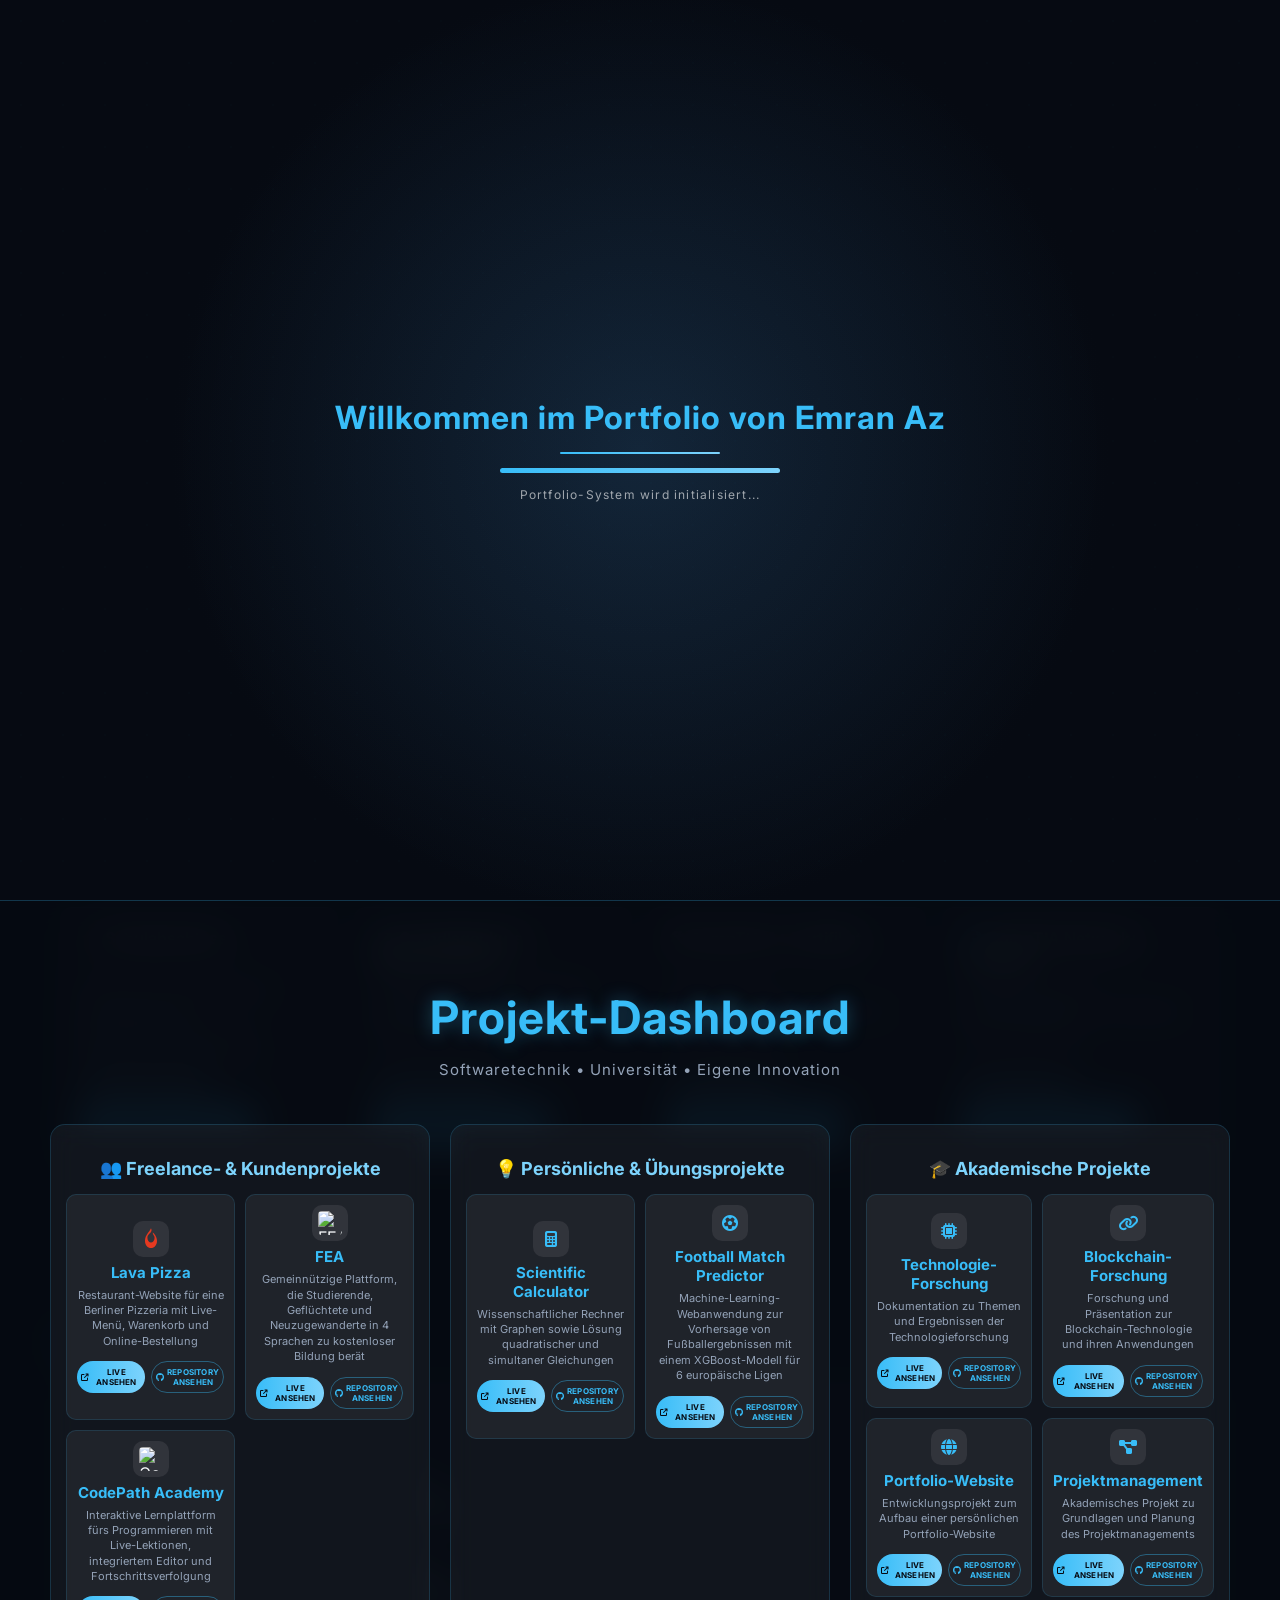
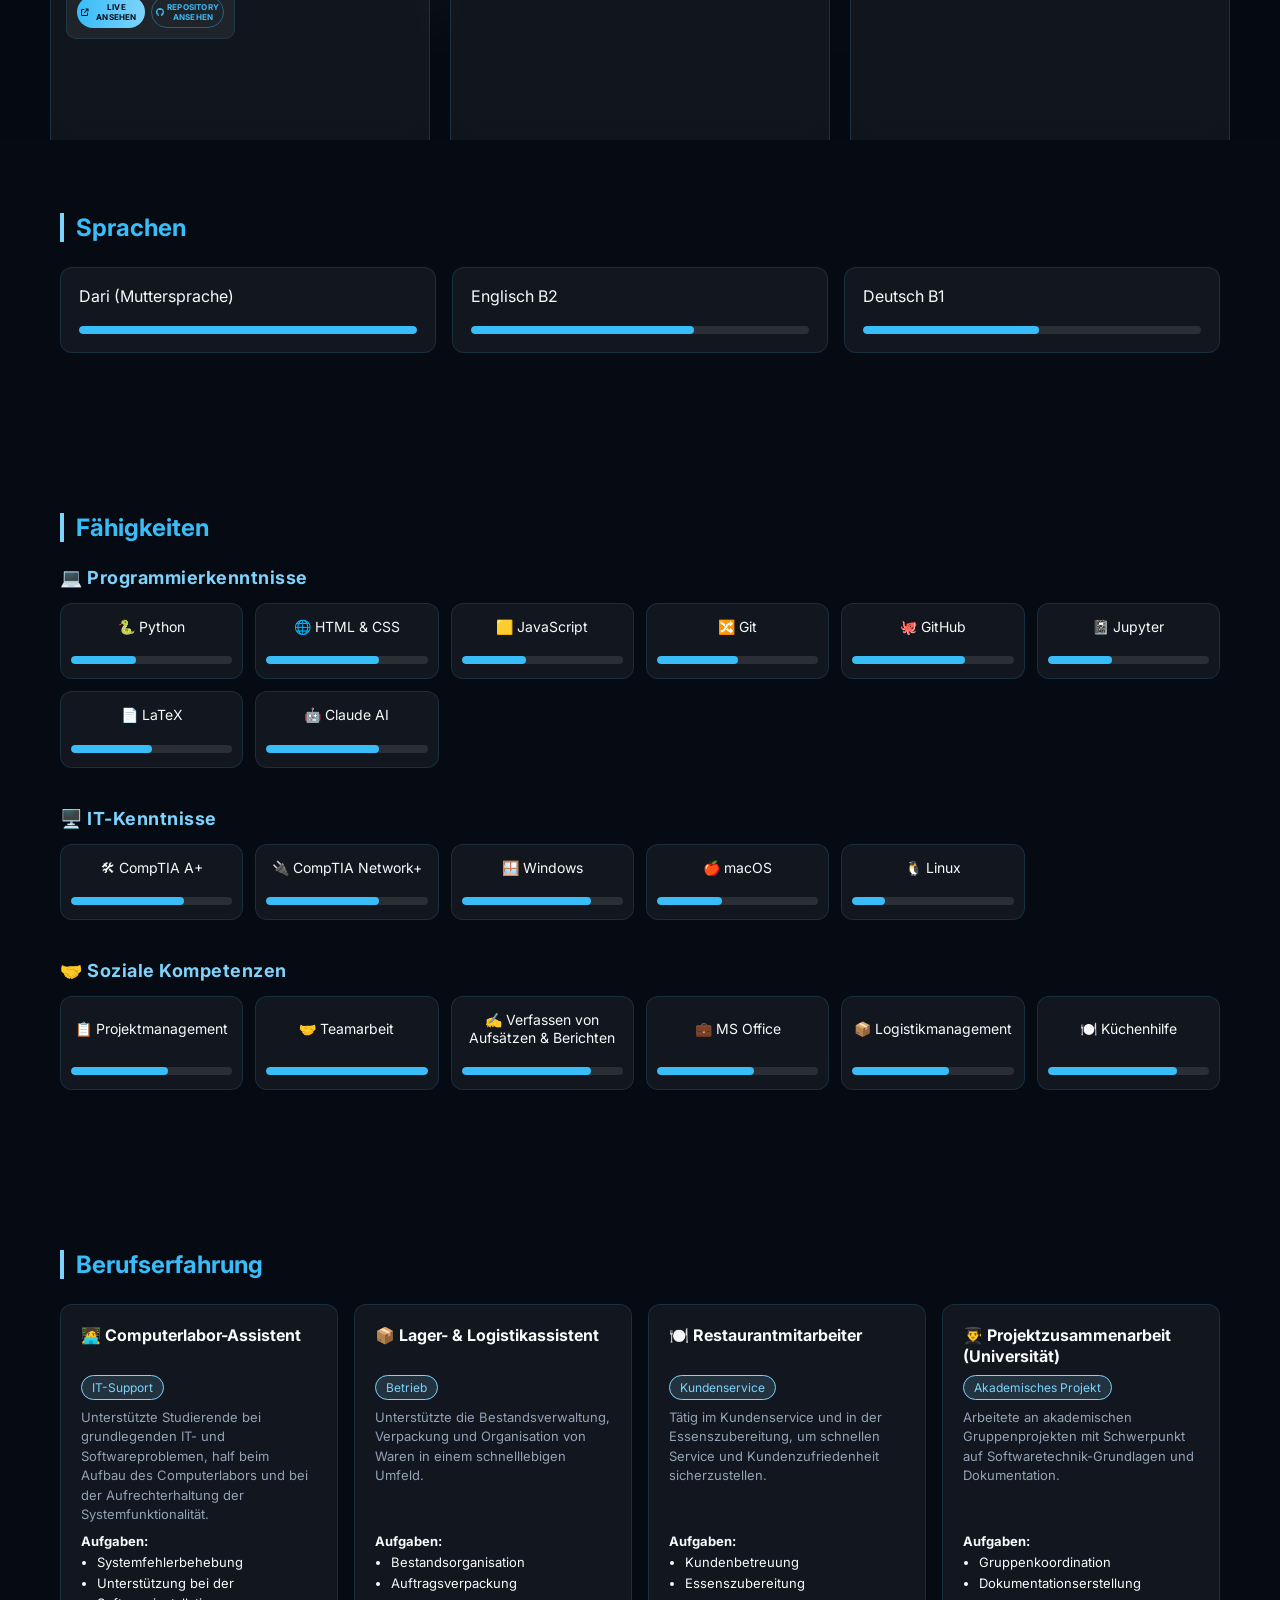
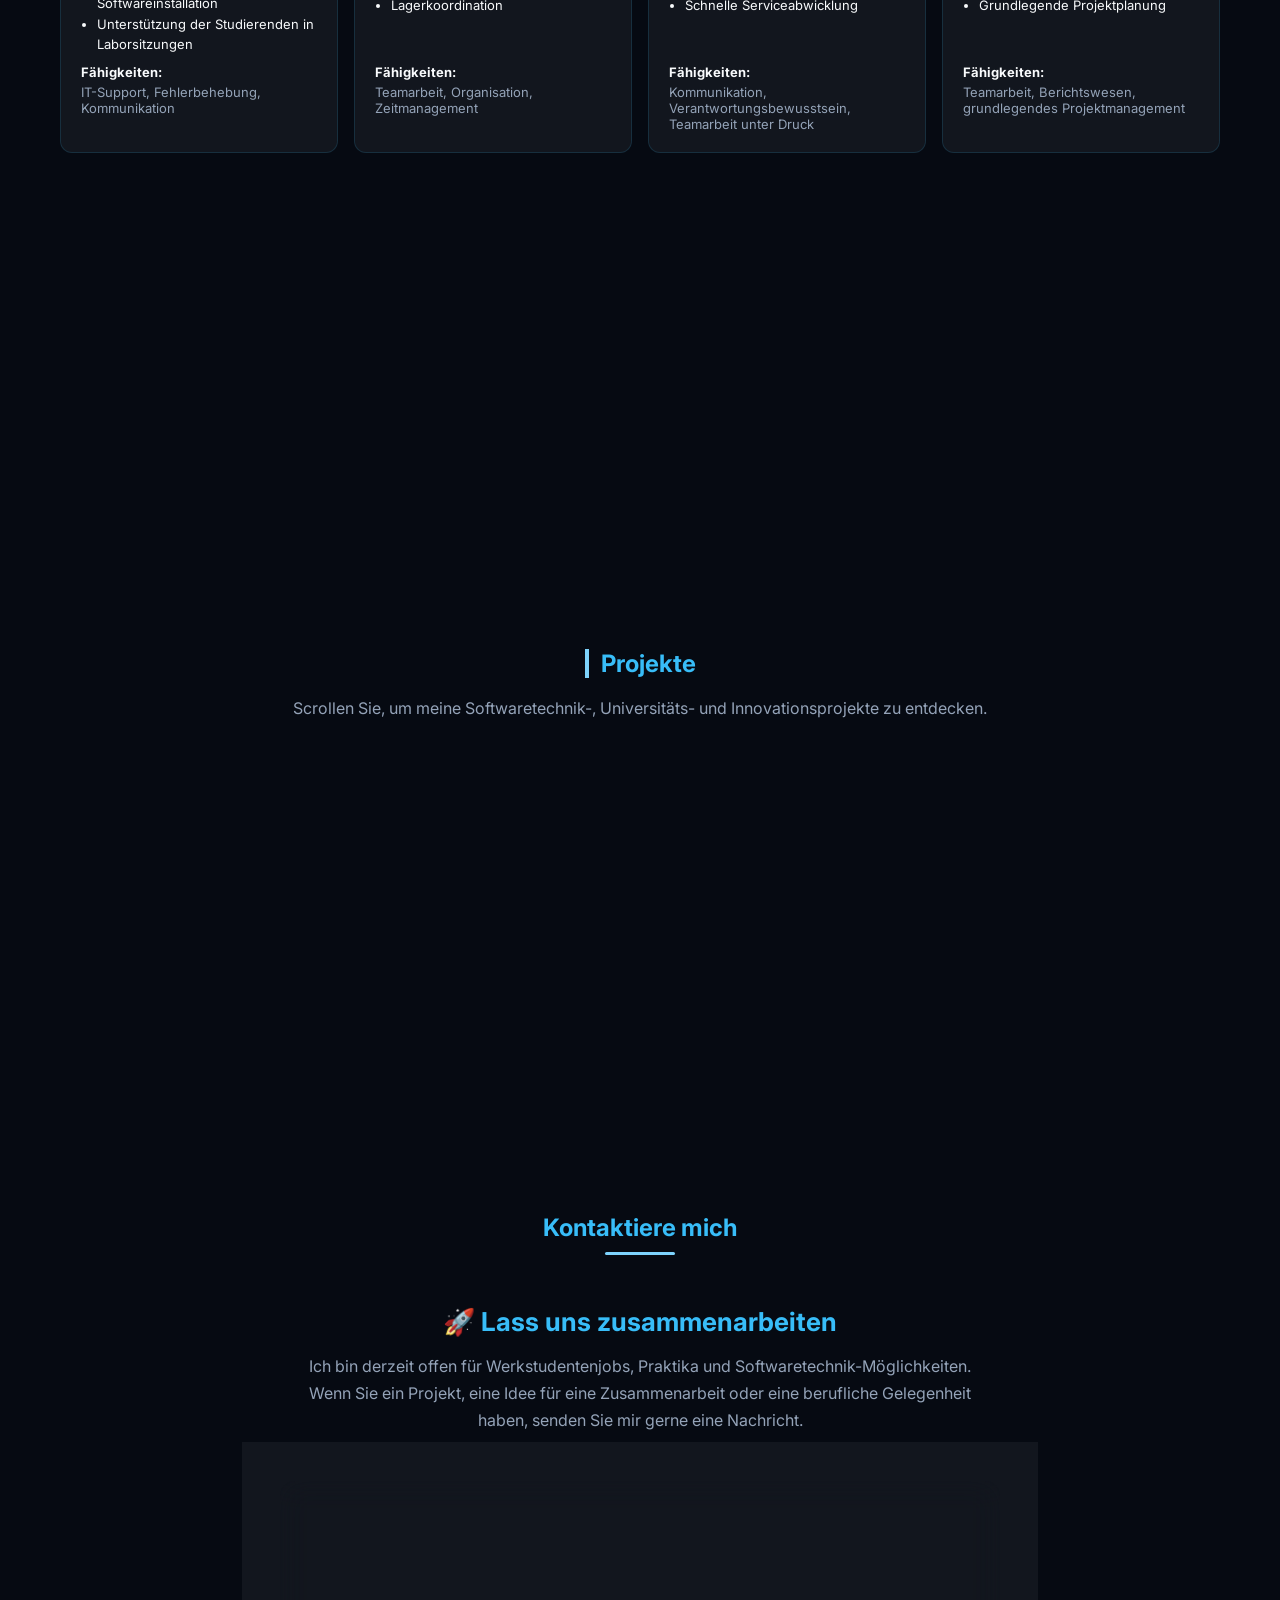
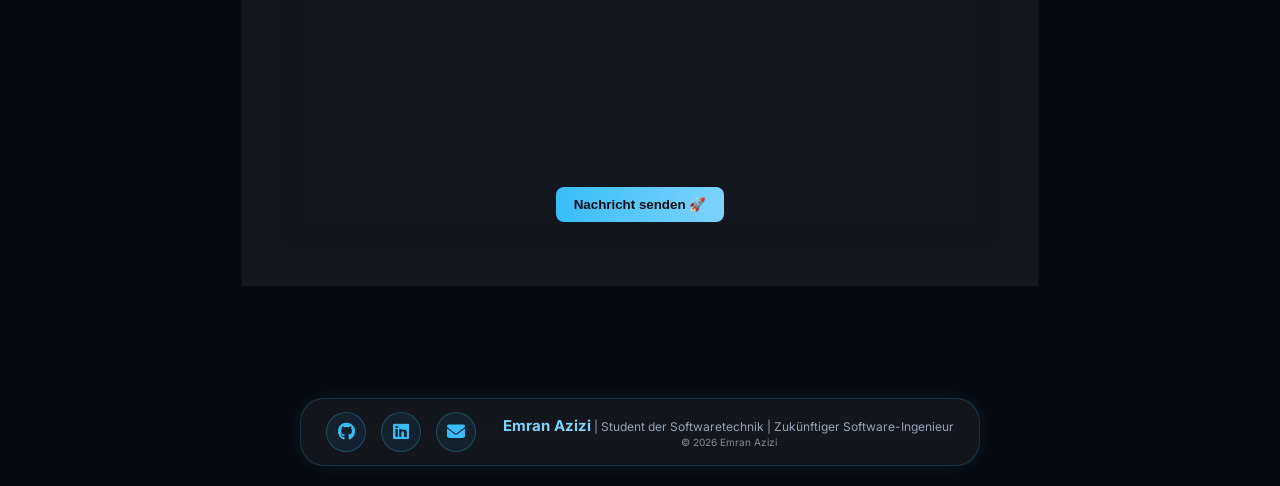
==== de.html @ 2c665e79 "Update portfolio" ====
<!doctype html>
<html lang="de">
  <head>
    <meta charset="UTF-8" />
    <meta name="viewport" content="width=device-width, initial-scale=1.0" />
    <title>Emran Azizi | Portfolio</title>

    <link rel="stylesheet" href="style.css" />
    <link
      href="https://fonts.googleapis.com/css2?family=Inter:wght@300;400;600;700&display=swap"
      rel="stylesheet"
    />
    <link
      rel="stylesheet"
      href="https://cdnjs.cloudflare.com/ajax/libs/font-awesome/6.5.1/css/all.min.css"
    />
  </head>

  <body>
    <!-- WELCOME SCREEN -->
    <div id="welcome-screen">
      <div class="welcome-box">
        <div id="typing-text"></div>
        <div class="glow-line"></div>
        <div class="loader-bar">
          <div class="loader-fill"></div>
        </div>
        <div class="sub-text">Portfolio-System wird initialisiert...</div>
      </div>
    </div>

    <canvas id="code"></canvas>

    <!-- NAVIGATION -->
    <nav>
      <a href="#about">Über mich</a>
      <a href="#certificates">Zertifikate & Ausbildung</a>
      <a href="#skills">Fähigkeiten</a>
      <a href="#experience">Erfahrung</a>
      <a href="#projects-trigger">Projekte</a>
      <a href="#contact">Kontakt & Nachricht</a>
      <a href="index.html" class="lang-switch">🇬🇧 English</a>
    </nav>

    <!-- HERO -->
    <div class="hero" id="about">
      <img src="images/profile.jpg" alt="Profilbild von Emran Azizi" />

      <h1>Emran Azizi</h1>

      <div class="open-badge">OFFEN FÜR TEILZEIT- / WERKSTUDENTENJOB</div>

      <p>
        Ich bin Student der Softwaretechnik an der GISMA University of
        Applied Sciences in Berlin und begeistere mich für
        Softwareentwicklung, künstliche Intelligenz und die Entwicklung
        praktischer Technologielösungen.
      </p>

      <p>
        Zu meinen Interessen gehören Full-Stack-Webentwicklung,
        Python-Programmierung, Softwaretechnik und kontinuierliches Lernen
        durch praxisnahe Projekte. Ich löse gerne Probleme, arbeite im Team
        und entwickle innovative Softwarelösungen.
      </p>

      <div class="hero-buttons">
        <a class="btn" href="documents/cv.pdf" target="_blank">
          <i class="fa-solid fa-file-pdf"></i>
          Lebenslauf ansehen
        </a>
        <a class="btn" href="https://github.com/emranazizi-web" target="_blank">
          <i class="fa-brands fa-github"></i>
          GitHub
        </a>
        <a
          class="btn"
          href="https://www.linkedin.com/in/emran-azizi-5b2409403"
          target="_blank"
        >
          <i class="fa-brands fa-linkedin"></i>
          LinkedIn
        </a>
      </div>
    </div>

    <!-- CERTIFICATES -->
    <section id="certificates">
      <h2>Zertifikate & Ausbildung</h2>

      <div class="grid">
        <div class="card">
          <h3>🎓 Schulabschluss</h3>
          <p>
            Sekundarschulausbildung mit Schwerpunkt auf Naturwissenschaften
            und Mathematik abgeschlossen.
          </p>
          <div class="card-footer">
            <span class="badge">Geprüftes Zertifikat</span>
            <a class="btn" href="documents/diploma.jpg" target="_blank">
              Zertifikat ansehen
            </a>
          </div>
        </div>

        <div class="card">
          <h3>💻 Grundlagenkurs – Softwaretechnik</h3>
          <p>
            Grundlagen der Softwaretechnik, Programmiergrundlagen und
            IT-Grundkenntnisse.
          </p>
          <div class="card-footer">
            <span class="badge">Geprüftes Zertifikat</span>
            <a class="btn" href="documents/foundation-course.pdf" target="_blank">
              Zertifikat ansehen
            </a>
          </div>
        </div>

        <div class="card">
          <h3>🛠 CompTIA A+ Zertifikat</h3>
          <p>
            Grundlagen der Computerhardware, Software und Fehlerbehebung.
          </p>
          <div class="card-footer">
            <span class="badge">IT-Zertifizierung</span>
            <a class="btn" href="documents/computer-a+.pdf" target="_blank">
              Zertifikat ansehen
            </a>
          </div>
        </div>

        <div class="card">
          <h3>🌐 CompTIA Network+ Zertifikat</h3>
          <p>
            Grundkenntnisse zu Netzwerkkonzepten, Infrastruktur und
            IT-Systemen.
          </p>
          <div class="card-footer">
            <span class="badge">IT-Zertifizierung</span>
            <a class="btn" href="documents/computer-n+.pdf" target="_blank">
              Zertifikat ansehen
            </a>
          </div>
        </div>
      </div>
    </section>

    <!-- ACADEMIC MODULES -->
    <section>
      <h2>Studienmodule</h2>

      <div class="card">
        <ul>
          <li>💻 <strong>Grundlagen der Informatik</strong></li>
          <li>🧑‍💻 <strong>Informatik-Labor</strong></li>
          <li>📐 <strong>Mathematik für die Informatik</strong></li>
          <li>🧠 <strong>Grundlegende Programmierkonzepte</strong></li>
          <li>🌐 <strong>Webentwicklung (HTML & CSS) und Python-Grundlagen</strong></li>
          <li>🔌 <strong>IT-Systeme & Netzwerktechnik</strong></li>
          <li>⚙️ <strong>Grundlagen der Softwaretechnik</strong></li>
          <li>📁 <strong>Grundlagen des Projektmanagements</strong></li>
          <li>✍️ <strong>Wissenschaftliches Schreiben & Forschungsmethoden</strong></li>
          <li>🎓 <strong>Akademische & berufliche Entwicklung</strong></li>
        </ul>
      </div>
    </section>

    <!-- LANGUAGES -->
    <section>
      <h2>Sprachen</h2>

      <div class="grid">
        <div class="card">
          Dari (Muttersprache)
          <div class="progress">
            <div class="progress-fill green" style="width: 100%"></div>
          </div>
        </div>

        <div class="card">
          Englisch B2
          <div class="progress">
            <div class="progress-fill blue" style="width: 66%"></div>
          </div>
        </div>

        <div class="card">
          Deutsch B1
          <div class="progress">
            <div class="progress-fill blue" style="width: 52%"></div>
          </div>
        </div>
      </div>
    </section>

    <!-- SKILLS -->
    <section id="skills">
      <h2>Fähigkeiten</h2>

      <div class="skills-group">
        <h3 class="skills-subheading">💻 Programmierkenntnisse</h3>

        <div class="grid">
          <div class="card">
            🐍 Python
            <div class="progress">
              <div class="progress-fill blue" style="width: 40%"></div>
            </div>
          </div>

          <div class="card">
            🌐 HTML & CSS
            <div class="progress">
              <div class="progress-fill green" style="width: 70%"></div>
            </div>
          </div>

          <div class="card">
            🟨 JavaScript
            <div class="progress">
              <div class="progress-fill blue" style="width: 40%"></div>
            </div>
          </div>

          <div class="card">
            🔀 Git
            <div class="progress">
              <div class="progress-fill green" style="width: 50%"></div>
            </div>
          </div>

          <div class="card">
            🐙 GitHub
            <div class="progress">
              <div class="progress-fill blue" style="width: 70%"></div>
            </div>
          </div>

          <div class="card">
            📓 Jupyter
            <div class="progress">
              <div class="progress-fill green" style="width: 40%"></div>
            </div>
          </div>

          <div class="card">
            📄 LaTeX
            <div class="progress">
              <div class="progress-fill blue" style="width: 50%"></div>
            </div>
          </div>

          <div class="card">
            🤖 Claude AI
            <div class="progress">
              <div class="progress-fill green" style="width: 70%"></div>
            </div>
          </div>
        </div>
      </div>

      <div class="skills-group">
        <h3 class="skills-subheading">🖥️ IT-Kenntnisse</h3>

        <div class="grid">
          <div class="card">
            🛠 CompTIA A+
            <div class="progress">
              <div class="progress-fill blue" style="width: 70%"></div>
            </div>
          </div>

          <div class="card">
            🔌 CompTIA Network+
            <div class="progress">
              <div class="progress-fill green" style="width: 70%"></div>
            </div>
          </div>

          <div class="card">
            🪟 Windows
            <div class="progress">
              <div class="progress-fill blue" style="width: 80%"></div>
            </div>
          </div>

          <div class="card">
            🍎 macOS
            <div class="progress">
              <div class="progress-fill green" style="width: 40%"></div>
            </div>
          </div>

          <div class="card">
            🐧 Linux
            <div class="progress">
              <div class="progress-fill blue" style="width: 20%"></div>
            </div>
          </div>
        </div>
      </div>

      <div class="skills-group">
        <h3 class="skills-subheading">🤝 Soziale Kompetenzen</h3>

        <div class="grid">
          <div class="card">
            📋 Projektmanagement
            <div class="progress">
              <div class="progress-fill green" style="width: 60%"></div>
            </div>
          </div>

          <div class="card">
            🤝 Teamarbeit
            <div class="progress">
              <div class="progress-fill blue" style="width: 100%"></div>
            </div>
          </div>

          <div class="card">
            ✍️ Verfassen von Aufsätzen & Berichten
            <div class="progress">
              <div class="progress-fill green" style="width: 80%"></div>
            </div>
          </div>

          <div class="card">
            💼 MS Office
            <div class="progress">
              <div class="progress-fill blue" style="width: 60%"></div>
            </div>
          </div>

          <div class="card">
            📦 Logistikmanagement
            <div class="progress">
              <div class="progress-fill green" style="width: 60%"></div>
            </div>
          </div>

          <div class="card">
            🍽️ Küchenhilfe
            <div class="progress">
              <div class="progress-fill blue" style="width: 80%"></div>
            </div>
          </div>
        </div>
      </div>
    </section>

    <!-- EXPERIENCE -->
    <section id="experience">
      <h2>Berufserfahrung</h2>

      <div class="grid">
        <div class="card">
          <h3>🧑‍💻 Computerlabor-Assistent</h3>
          <div class="badge-wrap">
            <span class="badge">IT-Support</span>
          </div>
          <p class="desc">
            Unterstützte Studierende bei grundlegenden IT- und
            Softwareproblemen, half beim Aufbau des Computerlabors und bei
            der Aufrechterhaltung der Systemfunktionalität.
          </p>
          <div class="responsibilities">
            <p><b>Aufgaben:</b></p>
            <ul>
              <li>Systemfehlerbehebung</li>
              <li>Unterstützung bei der Softwareinstallation</li>
              <li>Unterstützung der Studierenden in Laborsitzungen</li>
            </ul>
          </div>
          <div class="skills">
            <p><b>Fähigkeiten:</b></p>
            <p>IT-Support, Fehlerbehebung, Kommunikation</p>
          </div>
        </div>

        <div class="card">
          <h3>📦 Lager- & Logistikassistent</h3>
          <div class="badge-wrap">
            <span class="badge">Betrieb</span>
          </div>
          <p class="desc">
            Unterstützte die Bestandsverwaltung, Verpackung und Organisation
            von Waren in einem schnelllebigen Umfeld.
          </p>
          <div class="responsibilities">
            <p><b>Aufgaben:</b></p>
            <ul>
              <li>Bestandsorganisation</li>
              <li>Auftragsverpackung</li>
              <li>Lagerkoordination</li>
            </ul>
          </div>
          <div class="skills">
            <p><b>Fähigkeiten:</b></p>
            <p>Teamarbeit, Organisation, Zeitmanagement</p>
          </div>
        </div>

        <div class="card">
          <h3>🍽️ Restaurantmitarbeiter</h3>
          <div class="badge-wrap">
            <span class="badge">Kundenservice</span>
          </div>
          <p class="desc">
            Tätig im Kundenservice und in der Essenszubereitung, um
            schnellen Service und Kundenzufriedenheit sicherzustellen.
          </p>
          <div class="responsibilities">
            <p><b>Aufgaben:</b></p>
            <ul>
              <li>Kundenbetreuung</li>
              <li>Essenszubereitung</li>
              <li>Schnelle Serviceabwicklung</li>
            </ul>
          </div>
          <div class="skills">
            <p><b>Fähigkeiten:</b></p>
            <p>Kommunikation, Verantwortungsbewusstsein, Teamarbeit unter Druck</p>
          </div>
        </div>

        <div class="card">
          <h3>👨‍🎓 Projektzusammenarbeit (Universität)</h3>
          <div class="badge-wrap">
            <span class="badge">Akademisches Projekt</span>
          </div>
          <p class="desc">
            Arbeitete an akademischen Gruppenprojekten mit Schwerpunkt auf
            Softwaretechnik-Grundlagen und Dokumentation.
          </p>
          <div class="responsibilities">
            <p><b>Aufgaben:</b></p>
            <ul>
              <li>Gruppenkoordination</li>
              <li>Dokumentationserstellung</li>
              <li>Grundlegende Projektplanung</li>
            </ul>
          </div>
          <div class="skills">
            <p><b>Fähigkeiten:</b></p>
            <p>Teamarbeit, Berichtswesen, grundlegendes Projektmanagement</p>
          </div>
        </div>
      </div>
    </section>

    <!-- PROJECTS TRIGGER -->
    <section id="projects-trigger">
      <h2>Projekte</h2>
      <p>
        Scrollen Sie, um meine Softwaretechnik-, Universitäts- und
        Innovationsprojekte zu entdecken.
      </p>
    </section>

    <!-- FULL SCREEN PROJECT PANEL -->
    <div id="projects-screen" class="project-overlay">
      <div class="projects-header">
        <h2>Projekt-Dashboard</h2>
        <p>Softwaretechnik • Universität • Eigene Innovation</p>
      </div>

      <div class="projects-columns">
        <!-- ================= FREELANCE / CLIENT ================= -->
        <div class="project-column">
          <h3>👥 Freelance- & Kundenprojekte</h3>
          <div class="project-grid">
            <div class="project-card">
              <img
                class="project-card-icon"
                src="data:image/svg+xml,%3Csvg xmlns='http://www.w3.org/2000/svg' viewBox='0 0 100 100'%3E%3Cpath fill='%23e63920' d='M50 5c10 20-15 20-15 40 0 12 8 20 15 20s15-8 15-20c0-10-8-12-8-22 8 5 18 20 18 35 0 16-11 30-25 30S25 74 25 58c0-25 17-35 25-53z'/%3E%3C/svg%3E"
                alt="Lava Pizza Logo"
              />
              <h4>Lava Pizza</h4>
              <p>Restaurant-Website für eine Berliner Pizzeria mit Live-Menü, Warenkorb und Online-Bestellung</p>
              <div class="project-card-actions">
                <a class="btn" href="https://emranaziziwebsite.github.io/lava-Pizza/" target="_blank">
                  <i class="fa-solid fa-arrow-up-right-from-square"></i> Live ansehen
                </a>
                <a class="btn btn-secondary" href="https://github.com/emranaziziwebsite/lava-Pizza" target="_blank">
                  <i class="fa-brands fa-github"></i> Repository ansehen
                </a>
              </div>
            </div>

            <div class="project-card">
              <img
                class="project-card-icon"
                src="https://happy-trustcore.github.io/FEA/assets/img/favicon.svg"
                alt="FEA Logo"
              />
              <h4>FEA</h4>
              <p>Gemeinnützige Plattform, die Studierende, Geflüchtete und Neuzugewanderte in 4 Sprachen zu kostenloser Bildung berät</p>
              <div class="project-card-actions">
                <a class="btn" href="https://happy-trustcore.github.io/FEA/" target="_blank">
                  <i class="fa-solid fa-arrow-up-right-from-square"></i> Live ansehen
                </a>
                <a class="btn btn-secondary" href="https://github.com/Happy-TrustCore/FEA" target="_blank">
                  <i class="fa-brands fa-github"></i> Repository ansehen
                </a>
              </div>
            </div>

            <div class="project-card">
              <img
                class="project-card-icon"
                src="https://new-three-tan-91.vercel.app/favicon.ico"
                alt="CodePath Academy Logo"
              />
              <h4>CodePath Academy</h4>
              <p>Interaktive Lernplattform fürs Programmieren mit Live-Lektionen, integriertem Editor und Fortschrittsverfolgung</p>
              <div class="project-card-actions">
                <a class="btn" href="https://new-three-tan-91.vercel.app/" target="_blank">
                  <i class="fa-solid fa-arrow-up-right-from-square"></i> Live ansehen
                </a>
                <a class="btn btn-secondary" href="https://github.com/Happy-TrustCore/New" target="_blank">
                  <i class="fa-brands fa-github"></i> Repository ansehen
                </a>
              </div>
            </div>
          </div>
        </div>

        <!-- ================= PERSONAL ================= -->
        <div class="project-column">
          <h3>💡 Persönliche & Übungsprojekte</h3>
          <div class="project-grid">
            <div class="project-card">
              <div class="project-card-icon project-card-icon-fa">
                <i class="fa-solid fa-calculator"></i>
              </div>
              <h4>Scientific Calculator</h4>
              <p>Wissenschaftlicher Rechner mit Graphen sowie Lösung quadratischer und simultaner Gleichungen</p>
              <div class="project-card-actions">
                <a class="btn" href="https://pattson22.github.io/scientific-calculator/" target="_blank">
                  <i class="fa-solid fa-arrow-up-right-from-square"></i> Live ansehen
                </a>
                <a class="btn btn-secondary" href="https://github.com/Pattson22/scientific-calculator" target="_blank">
                  <i class="fa-brands fa-github"></i> Repository ansehen
                </a>
              </div>
            </div>

            <div class="project-card">
              <div class="project-card-icon project-card-icon-fa">
                <i class="fa-solid fa-futbol"></i>
              </div>
              <h4>Football Match Predictor</h4>
              <p>Machine-Learning-Webanwendung zur Vorhersage von Fußballergebnissen mit einem XGBoost-Modell für 6 europäische Ligen</p>
              <div class="project-card-actions">
                <a class="btn" href="#" target="_blank">
                  <i class="fa-solid fa-arrow-up-right-from-square"></i> Live ansehen
                </a>
                <a class="btn btn-secondary" href="https://github.com/Pattson22/Football-Match-Predictor" target="_blank">
                  <i class="fa-brands fa-github"></i> Repository ansehen
                </a>
              </div>
            </div>
          </div>
        </div>

        <!-- ================= ACADEMIC ================= -->
        <div class="project-column">
          <h3>🎓 Akademische Projekte</h3>
          <div class="project-grid">
            <div class="project-card">
              <div class="project-card-icon project-card-icon-fa">
                <i class="fa-solid fa-microchip"></i>
              </div>
              <h4>Technologie-Forschung</h4>
              <p>Dokumentation zu Themen und Ergebnissen der Technologieforschung</p>
              <div class="project-card-actions">
                <a class="btn" href="projects/technology-research.pdf" target="_blank">
                  <i class="fa-solid fa-arrow-up-right-from-square"></i> Live ansehen
                </a>
                <a class="btn btn-secondary" href="#" target="_blank">
                  <i class="fa-brands fa-github"></i> Repository ansehen
                </a>
              </div>
            </div>

            <div class="project-card">
              <div class="project-card-icon project-card-icon-fa">
                <i class="fa-solid fa-link"></i>
              </div>
              <h4>Blockchain-Forschung</h4>
              <p>Forschung und Präsentation zur Blockchain-Technologie und ihren Anwendungen</p>
              <div class="project-card-actions">
                <a class="btn" href="projects/blockchain.pdf" target="_blank">
                  <i class="fa-solid fa-arrow-up-right-from-square"></i> Live ansehen
                </a>
                <a class="btn btn-secondary" href="#" target="_blank">
                  <i class="fa-brands fa-github"></i> Repository ansehen
                </a>
              </div>
            </div>

            <div class="project-card">
              <div class="project-card-icon project-card-icon-fa">
                <i class="fa-solid fa-globe"></i>
              </div>
              <h4>Portfolio-Website</h4>
              <p>Entwicklungsprojekt zum Aufbau einer persönlichen Portfolio-Website</p>
              <div class="project-card-actions">
                <a class="btn" href="projects/portfolio-website.pdf" target="_blank">
                  <i class="fa-solid fa-arrow-up-right-from-square"></i> Live ansehen
                </a>
                <a class="btn btn-secondary" href="#" target="_blank">
                  <i class="fa-brands fa-github"></i> Repository ansehen
                </a>
              </div>
            </div>

            <div class="project-card">
              <div class="project-card-icon project-card-icon-fa">
                <i class="fa-solid fa-diagram-project"></i>
              </div>
              <h4>Projektmanagement</h4>
              <p>Akademisches Projekt zu Grundlagen und Planung des Projektmanagements</p>
              <div class="project-card-actions">
                <a class="btn" href="projects/project-management.pdf" target="_blank">
                  <i class="fa-solid fa-arrow-up-right-from-square"></i> Live ansehen
                </a>
                <a class="btn btn-secondary" href="#" target="_blank">
                  <i class="fa-brands fa-github"></i> Repository ansehen
                </a>
              </div>
            </div>
          </div>
        </div>
      </div>
    </div>

    <button
      type="button"
      id="projects-close"
      class="projects-close"
      aria-label="Projekt-Ansicht schließen"
      title="Schließen"
    >
      ✕
    </button>

    <!-- CONTACT SECTION -->
    <section id="contact">
      <h2>Kontaktiere mich</h2>

      <div class="message-container">
        <div class="message-intro">
          <h3>🚀 Lass uns zusammenarbeiten</h3>
          <p>
            Ich bin derzeit offen für Werkstudentenjobs, Praktika und
            Softwaretechnik-Möglichkeiten. Wenn Sie ein Projekt, eine Idee
            für eine Zusammenarbeit oder eine berufliche Gelegenheit haben,
            senden Sie mir gerne eine Nachricht.
          </p>
        </div>

        <div class="card message-box">
          <h3>Sende mir eine Nachricht</h3>

          <form id="contact-form">
            <input type="text" name="name" placeholder="Ihr Name" required />
            <input type="email" name="email" placeholder="Ihre E-Mail" required />
            <textarea
              name="message"
              placeholder="Schreiben Sie Ihre Nachricht..."
              rows="6"
              required
            ></textarea>
            <button class="btn" type="submit">Nachricht senden 🚀</button>
          </form>
        </div>
      </div>
    </section>

    <!-- FOOTER -->
    <footer>
      <div class="footer-box">
        <div class="footer-social">
          <a href="https://github.com/emranazizi-web" target="_blank" title="GitHub">
            <i class="fa-brands fa-github"></i>
          </a>
          <a
            href="https://www.linkedin.com/in/emran-azizi-5b2409403"
            target="_blank"
            title="LinkedIn"
          >
            <i class="fa-brands fa-linkedin"></i>
          </a>
          <a href="mailto:emranazizi1002@gmail.com" title="E-Mail">
            <i class="fa-solid fa-envelope"></i>
          </a>
        </div>

        <div class="footer-text">
          <span>
            <strong>Emran Azizi</strong>
            | Student der Softwaretechnik | Zukünftiger Software-Ingenieur
          </span>
          <small>© 2026 Emran Azizi</small>
        </div>
      </div>
    </footer>

    <script src="https://cdn.jsdelivr.net/npm/@emailjs/browser@4/dist/email.min.js"></script>
    <script src="email.js"></script>
    <script src="script.js"></script>
  </body>
</html>
---- style.css ----
/* =========================
   COLOR SYSTEM
========================= */

:root {
  --bg: #060a12;
  --bg-rgb: 6, 10, 18;
  --bg-soft: #101929;
  --bg-deep: #03050a;
  --primary: #38bdf8;
  --primary-rgb: 56, 189, 248;
  --primary-hover: #0ea5e9;
  --secondary: #7dd3fc;
  --secondary-rgb: 125, 211, 252;
  --text: #f8fafc;
  --text-muted: #94a3b8;
  --on-accent: #060a12;
}

/* =========================
   GLOBAL
========================= */

* {
  box-sizing: border-box;
}

html {
  overflow-x: hidden;
  scroll-behavior: smooth;
}

body {
  margin: 0;
  font-family: "Inter", sans-serif;
  background: var(--bg);
  color: var(--text);
  overflow-x: hidden;
  -webkit-overflow-scrolling: touch;
}

body.is-loading {
  overflow: hidden;
}

canvas {
  position: fixed;
  top: 0;
  left: 0;
  z-index: -2;
  opacity: 0.35;
  pointer-events: none;
}

/* Menu Bar */

nav {
  position: fixed;
  top: 0;
  left: 0;
  width: 100%;
  z-index: 1000;
  background: rgba(var(--bg-rgb), 0.7);
  backdrop-filter: blur(14px);
  -webkit-backdrop-filter: blur(14px);
  padding: 14px 20px;
  text-align: center;
  border-bottom: 1px solid rgba(var(--primary-rgb), 0.15);
  box-shadow: 0 8px 24px rgba(0, 0, 0, 0.25);
}

nav a {
  display: inline-block;
  color: var(--text-muted);
  margin: 2px;
  padding: 8px 16px;
  font-size: 14px;
  font-weight: 600;
  letter-spacing: 0.3px;
  text-decoration: none;
  border-radius: 20px;
  transition:
    color 0.3s ease,
    background-color 0.3s ease;
  touch-action: manipulation;
}

nav a:hover {
  color: var(--primary);
  background: rgba(var(--primary-rgb), 0.12);
}

.lang-switch {
  color: var(--primary) !important;
  background: rgba(var(--primary-rgb), 0.1);
  border: 1px solid rgba(var(--primary-rgb), 0.35);
  margin-left: 10px !important;
}

.lang-switch:hover {
  background: rgba(var(--primary-rgb), 0.22);
}

/* =========================
   HERO
========================= */

.hero {
  text-align: center;
  padding: 140px 20px 60px;
  display: flex;
  flex-direction: column;
  align-items: center;
  gap: 20px;
}

.hero img {
  width: 200px;
  height: 200px;
  border-radius: 50%;
  border: 3px solid var(--primary);
  box-shadow: 0 0 40px rgba(var(--primary-rgb), 0.6);
  object-fit: cover;
  object-position: center;
  transition:
    transform 0.3s ease,
    box-shadow 0.3s ease;
}

.hero img:hover {
  transform: scale(1.05);
  box-shadow: 0 0 60px rgba(var(--primary-rgb), 0.8);
}

.hero h1 {
  font-size: 48px;
  color: var(--primary);
  margin: 0;
}

.hero p {
  max-width: 800px;
  margin: auto;
  color: var(--text-muted);
  line-height: 1.7;
}

/* =========================
   HERO BUTTONS
========================= */

.hero-buttons {
  display: flex;
  justify-content: center;
  align-items: center;
  gap: 15px;
  flex-wrap: wrap;
}

/* Main Button */

.btn {
  display: inline-block;
  width: fit-content;
  padding: 10px 16px;
  background: var(--primary);
  color: var(--on-accent);
  border: 1px solid var(--primary);
  border-radius: 8px;
  text-decoration: none;
  font-weight: 600;
  transition: 0.3s ease;
}

.btn:hover {
  background: var(--primary-hover);
  box-shadow: 0 0 18px rgba(var(--primary-rgb), 0.7);
}

.hero-buttons .btn {
  display: flex;
  align-items: center;
  gap: 8px;
}

/* Mobile */

@media (max-width: 600px) {
  .hero h1 {
    font-size: 36px;
  }

  .hero-title {
    font-size: 18px;
  }
}

/* Section */

section {
  padding: 70px 20px;
  max-width: 1200px;
  margin: auto;
}

h2 {
  color: var(--primary);
  border-left: 4px solid var(--secondary);
  padding-left: 12px;
  margin-bottom: 25px;
}

/* Grid */

.grid {
  display: grid;
  grid-template-columns: repeat(auto-fit, minmax(220px, 1fr));
  gap: 16px;
}

/* Card */

.card {
  background: rgba(255, 255, 255, 0.05);
  border: 1px solid rgba(var(--primary-rgb), 0.15);
  padding: 18px;
  border-radius: 12px;
  display: flex;
  flex-direction: column;
  gap: 10px;
  transition:
    transform 0.3s ease,
    box-shadow 0.3s ease;
}

.card:hover {
  transform: translateY(-6px);
  box-shadow: 0 10px 25px rgba(var(--primary-rgb), 0.25);
}

/* Badges */

.badge {
  display: inline-block;
  padding: 4px 10px;
  font-size: 12px;
  background: rgba(var(--secondary-rgb), 0.15);
  color: var(--secondary);
  border: 1px solid var(--secondary);
  border-radius: 20px;
}

.open-badge {
  padding: 5px 10px;
  font-size: 11px;
  font-weight: 600;
  letter-spacing: 0.5px;
  text-transform: uppercase;
  color: var(--secondary);
  background: rgba(var(--secondary-rgb), 0.12);
  border: 1px solid var(--secondary);
  border-radius: 20px;
}

/* Card Footer */

.card-footer {
  margin-top: auto;
  display: flex;
  flex-direction: column;
  align-items: flex-start;
  gap: 8px;
}

.card .btn {
  margin-top: auto;
  align-self: flex-start;
}

/* Progress Bars */

.progress {
  width: 100%;
  height: 8px;
  background: rgba(255, 255, 255, 0.1);
  border-radius: 10px;
  margin-top: 10px;
  overflow: hidden;
}

.progress-fill {
  height: 100%;
  border-radius: 10px;
}

.progress-fill.green,
.progress-fill.blue {
  background: var(--primary);
}

/* Skills Groups */

.skills-group {
  margin-bottom: 40px;
}

.skills-group:last-child {
  margin-bottom: 0;
}

.skills-subheading {
  color: var(--secondary);
  font-size: 18px;
  letter-spacing: 0.5px;
  margin-bottom: 15px;
}

#skills .grid {
  grid-template-columns: repeat(6, 1fr);
  grid-auto-rows: auto auto;
  gap: 12px;
  align-items: stretch;
}

#skills .card {
  display: grid;
  grid-template-rows: subgrid;
  grid-row: span 2;
  padding: 14px 10px;
  align-items: center;
  text-align: center;
  font-size: 14px;
  line-height: 1.3;
}

/* Certificates */

#certificates .grid {
  grid-template-columns: repeat(4, 1fr);
  grid-template-rows: repeat(3, auto);
  align-items: stretch;
}

#certificates .card {
  display: grid;
  grid-template-rows: subgrid;
  grid-row: span 3;
  padding: 20px;
  gap: 10px;
}

#certificates .card h3 {
  margin: 0;
  font-size: 16px;
  line-height: 1.3;
  align-self: start;
}

#certificates .card p {
  margin: 0;
  color: var(--text-muted);
  font-size: 14px;
  line-height: 1.5;
  align-self: start;
}

#certificates .card-footer {
  align-self: end;
}

/* Experience */

#experience .grid {
  grid-template-columns: repeat(4, 1fr);
  grid-template-rows: repeat(5, auto);
  align-items: stretch;
}

#experience .card {
  display: grid;
  grid-template-rows: subgrid;
  grid-row: span 5;
  padding: 20px;
  gap: 8px;
}

#experience .card h3 {
  margin: 0;
  font-size: 16px;
  line-height: 1.3;
}

#experience .desc {
  margin: 0;
  color: var(--text-muted);
  font-size: 13px;
  line-height: 1.5;
}

#experience .responsibilities p,
#experience .skills p {
  margin: 0 0 4px;
  font-size: 13px;
}

#experience .responsibilities ul {
  margin: 0;
  padding-left: 16px;
  font-size: 13px;
  line-height: 1.5;
}

#experience .responsibilities li {
  margin-bottom: 2px;
}

#experience .skills p:last-child {
  color: var(--text-muted);
  font-size: 13px;
  margin-bottom: 0;
}

/* ==========================================
   FULL SCREEN PROJECT SLIDE SECTION
========================================== */

#projects-trigger {
  min-height: 100vh;
  display: flex;
  flex-direction: column;
  justify-content: center;
  align-items: center;
  text-align: center;
  padding: 20px;
}

#projects-trigger h2 {
  color: var(--primary);
  margin-bottom: 20px;
}

#projects-trigger p {
  color: var(--text-muted);
  margin: 0;
}

/* ==========================================
   FULL SCREEN PROJECT SLIDE (NAV VISIBLE)
========================================== */

#projects-screen {
  position: fixed;
  left: 0;
  right: 0;
  top: 60px;
  height: calc(var(--vh, 1vh) * 100 - 60px);
  z-index: 900;
  background: rgba(var(--bg-rgb), 0.92);
  backdrop-filter: blur(18px);
  -webkit-backdrop-filter: blur(18px);
  border-top: 1px solid rgba(var(--primary-rgb), 0.25);
  padding: 50px;
  overflow-y: auto;
  overscroll-behavior: contain;
  transform: translateY(100%);
  transition: transform 0.8s ease;
}

/* Slide Open */

#projects-screen.show {
  transform: translateY(0);
}

/* Close Button */

.projects-close {
  position: fixed;
  top: 76px;
  right: 24px;
  z-index: 950;
  width: 42px;
  height: 42px;
  display: flex;
  align-items: center;
  justify-content: center;
  border-radius: 50%;
  border: 1px solid rgba(var(--primary-rgb), 0.35);
  background: rgba(var(--bg-rgb), 0.85);
  color: var(--text);
  font-size: 18px;
  line-height: 1;
  cursor: pointer;
  opacity: 0;
  transform: scale(0.8);
  pointer-events: none;
  transition:
    opacity 0.3s ease,
    transform 0.3s ease,
    background-color 0.3s ease,
    border-color 0.3s ease;
}

.projects-close.show {
  opacity: 1;
  transform: scale(1);
  pointer-events: auto;
}

.projects-close:hover {
  background: rgba(var(--primary-rgb), 0.25);
  border-color: var(--primary);
  color: var(--primary);
}

.projects-close.pulse {
  animation: closeButtonPulse 1.1s ease-in-out 2;
}

@keyframes closeButtonPulse {
  0%,
  100% {
    box-shadow: 0 0 0 0 rgba(var(--primary-rgb), 0.55);
  }

  50% {
    box-shadow: 0 0 0 10px rgba(var(--primary-rgb), 0);
  }
}

@media (max-width: 700px) {
  .projects-close {
    top: 64px;
    right: 14px;
    width: 38px;
    height: 38px;
    font-size: 16px;
  }
}

/* ==========================================
   HEADER
========================================== */

.projects-header {
  text-align: center;
  margin-bottom: 45px;
}

.projects-header h2 {
  color: var(--primary);
  font-size: 46px;
  font-weight: 700;
  letter-spacing: 1px;
  border: none;
  padding: 0;
  margin-bottom: 12px;
  text-shadow: 0 0 18px rgba(var(--primary-rgb), 0.35);
}

.projects-header p {
  color: var(--text-muted);
  font-size: 15px;
  letter-spacing: 1px;
}

/* ==========================================
   PROJECT DASHBOARD - THREE COLUMNS
========================================== */

.projects-columns {
  display: grid;
  grid-template-columns: repeat(3, 1fr);
  gap: 20px;
  align-items: stretch;
}

/* ==========================================
   PROJECT COLUMN
========================================== */

.project-column {
  background: rgba(255, 255, 255, 0.05);
  border: 1px solid rgba(var(--primary-rgb), 0.18);
  border-radius: 15px;
  padding: 15px;
  min-height: 720px;
  backdrop-filter: blur(12px);
  transition: 0.3s ease;
  display: flex;
  flex-direction: column;
}

.project-column:hover {
  transform: translateY(-5px);
  box-shadow: 0 15px 35px rgba(var(--primary-rgb), 0.18);
}

.project-column h3 {
  text-align: center;
  color: var(--secondary);
  font-size: 18px;
  margin-bottom: 15px;
}

/* ==========================================
   PROJECT GRID
========================================== */

.project-grid {
  display: grid;
  grid-template-columns: repeat(2, 1fr);
  gap: 10px;
  align-content: start;
}

/* ==========================================
   PROJECT CARD
========================================== */

.project-card {
  background: rgba(255, 255, 255, 0.06);
  border: 1px solid rgba(var(--primary-rgb), 0.15);
  border-radius: 10px;
  padding: 10px;
  min-height: 120px;
  display: flex;
  flex-direction: column;
  justify-content: center;
  align-items: center;
  text-align: center;
  gap: 6px;
  transition: 0.3s ease;
}

.project-card:hover {
  transform: translateY(-5px);
  box-shadow: 0 10px 25px rgba(var(--primary-rgb), 0.25);
}

.project-card-empty {
  background: transparent;
  border: 1px dashed rgba(var(--primary-rgb), 0.3);
}

.project-card-empty:hover {
  transform: none;
  box-shadow: none;
}

.project-card-icon {
  width: 36px;
  height: 36px;
  padding: 6px;
  border-radius: 10px;
  background: rgba(255, 255, 255, 0.08);
  object-fit: contain;
}

.project-card-icon-fa {
  display: flex;
  align-items: center;
  justify-content: center;
  color: var(--primary);
  font-size: 16px;
}

.project-card-empty h4 {
  color: var(--text-muted);
}

.project-card h4 {
  color: var(--primary);
  margin: 0;
  font-size: 15px;
}

.project-card p {
  color: var(--text-muted);
  font-size: 11px;
  line-height: 1.4;
  margin: 0;
}

.project-card .badge {
  font-size: 10px;
  padding: 3px 8px;
}

.project-card .btn {
  font-size: 11px;
  padding: 5px 10px;
  margin-top: 5px;
}

.project-card-actions {
  display: flex;
  flex-direction: row;
  gap: 6px;
  width: 100%;
  margin-top: 6px;
}

.project-card-actions .btn {
  flex: 1;
  display: flex;
  align-items: center;
  justify-content: center;
  gap: 3px;
  margin-top: 0;
  padding: 5px 4px;
  border-radius: 16px;
  font-size: 8px;
  font-weight: 700;
  letter-spacing: 0.2px;
  text-transform: uppercase;
  text-align: center;
  line-height: 1.25;
}

.project-card-actions .btn i {
  font-size: 8px;
}

.project-card-actions .btn:not(.btn-secondary) {
  background: linear-gradient(90deg, var(--primary), var(--secondary));
  border: none;
}

.project-card-actions .btn:not(.btn-secondary):hover {
  transform: translateY(-2px);
  box-shadow: 0 4px 14px rgba(var(--primary-rgb), 0.55);
}

.project-card .btn-secondary {
  background: transparent;
  color: var(--primary);
  border: 1px solid rgba(var(--primary-rgb), 0.4);
}

.project-card .btn-secondary:hover {
  background: rgba(var(--primary-rgb), 0.15);
  border-color: var(--primary);
  transform: translateY(-2px);
  box-shadow: none;
}

/* ==========================================
   RESPONSIVE
========================================== */

@media (max-width: 1200px) {
  .projects-columns {
    grid-template-columns: repeat(3, 1fr);
    gap: 10px;
  }
}

@media (max-width: 700px) {
  #projects-screen {
    padding: 25px;
  }

  .projects-header h2 {
    font-size: 32px;
  }

  .project-grid {
    grid-template-columns: 1fr;
  }
}

/* Welcome Screen */

#welcome-screen {
  position: fixed;
  inset: 0;
  background: radial-gradient(circle at center, var(--bg-soft) 0%, var(--bg) 60%);
  display: flex;
  justify-content: center;
  align-items: center;
  z-index: 99999;
  transition: opacity 0.9s ease;
  overflow: hidden;
}

#welcome-screen.hide {
  opacity: 0;
  pointer-events: none;
}

#welcome-screen::before {
  content: "";
  position: absolute;
  inset: 0;
  background: radial-gradient(
    circle,
    rgba(var(--primary-rgb), 0.05) 1px,
    transparent 1px
  );
  background-size: 42px 42px;
  opacity: 0.18;
  animation: moveBg 8s linear infinite;
}

#welcome-screen::after {
  content: "";
  position: absolute;
  inset: 0;
  background: radial-gradient(
    circle at center,
    rgba(var(--primary-rgb), 0.08),
    transparent 60%
  );
}

.welcome-box {
  text-align: center;
  display: flex;
  flex-direction: column;
  align-items: center;
  gap: 14px;
  position: relative;
  z-index: 2;
  animation: floatIn 0.9s ease;
}

/* Welcome text */

#typing-text {
  font-size: 32px;
  font-weight: 700;
  color: var(--primary);
  letter-spacing: 1px;
  min-height: 40px;
  animation: glowPulse 2.8s infinite;
}

.glow-line {
  width: 160px;
  height: 2px;
  background: linear-gradient(90deg, var(--primary), var(--secondary));
  border-radius: 10px;
  animation: linePulse 1.8s ease-in-out infinite alternate;
}

/* Loader */

.loader-bar {
  width: 280px;
  height: 5px;
  background: rgba(255, 255, 255, 0.08);
  border-radius: 20px;
  overflow: hidden;
}

.loader-fill {
  height: 100%;
  width: 0%;
  background: linear-gradient(90deg, var(--primary), var(--secondary));
  animation: loadBar 3.2s ease forwards;
}

.sub-text {
  font-size: 12px;
  color: rgba(255, 255, 255, 0.6);
  letter-spacing: 1.2px;
}

.glitch {
  animation: glitch 0.18s infinite;
}

/* Animations */

@keyframes floatIn {
  from {
    opacity: 0;
    transform: translateY(18px) scale(0.98);
  }

  to {
    opacity: 1;
    transform: translateY(0) scale(1);
  }
}

@keyframes glowPulse {
  0% {
    text-shadow: 0 0 10px rgba(var(--primary-rgb), 0.25);
  }

  50% {
    text-shadow: 0 0 28px rgba(var(--primary-rgb), 0.75);
  }

  100% {
    text-shadow: 0 0 10px rgba(var(--primary-rgb), 0.25);
  }
}

@keyframes linePulse {
  from {
    transform: scaleX(0.85);
    opacity: 0.5;
  }

  to {
    transform: scaleX(1.15);
    opacity: 1;
  }
}

@keyframes loadBar {
  from {
    width: 0%;
  }

  to {
    width: 100%;
  }
}

@keyframes glitch {
  0% {
    transform: translate(0);
  }

  20% {
    transform: translate(-1px, 1px);
  }

  40% {
    transform: translate(1px, -1px);
  }

  60% {
    transform: translate(-1px, 0);
  }

  80% {
    transform: translate(1px, 1px);
  }

  100% {
    transform: translate(0);
  }
}

@keyframes moveBg {
  from {
    transform: translateY(0);
  }

  to {
    transform: translateY(-42px);
  }
}

/* =========================
   RESPONSIVE
========================= */

@media (max-width: 900px) {
  #experience .grid,
  #certificates .grid {
    grid-template-columns: repeat(2, 1fr);
  }

  #skills .grid {
    grid-template-columns: repeat(3, 1fr);
  }
}

@media (max-width: 600px) {
  nav {
    padding: 10px 12px;
  }

  nav a {
    margin: 2px;
    padding: 6px 12px;
    font-size: 13px;
  }

  .hero h1 {
    font-size: 36px;
  }

  #experience .grid,
  #certificates .grid {
    grid-template-columns: 1fr;
  }

  #skills .grid {
    grid-template-columns: repeat(2, 1fr);
  }

  .loader-bar {
    width: 220px;
  }
}

/* =========================
   CONTACT SECTION
========================= */

#contact {
  max-width: 1080px;
  margin: auto;
}

/* Contact Title Center */

#contact h2 {
  text-align: center;
  border-left: none;
  padding-left: 0;
}

#contact h2::after {
  content: "";
  display: block;
  width: 70px;
  height: 3px;
  background: var(--secondary);
  margin: 10px auto 0;
  border-radius: 5px;
}

/* =========================
   CONTACT LAYOUT
========================= */

.message-container {
  display: flex;
  flex-direction: column;
  align-items: center;
  justify-content: center;
  gap: 30px;
  width: 100%;
}

/* Top Message */

.message-intro {
  text-align: center;
  max-width: 700px;
}

.message-intro h3 {
  color: var(--primary);
  font-size: 26px;
  margin-bottom: 15px;
}

.message-intro p {
  color: var(--text-muted);
  font-size: 16px;
  line-height: 1.7;
}

/* =========================
   MESSAGE BOX
========================= */

.message-box {
  background: rgba(255, 255, 255, 0.05);
  border: 1px solid rgba(var(--primary-rgb), 0.2);
  backdrop-filter: blur(15px);
  border-radius: 15px;
  box-shadow: 0 0 25px rgba(var(--primary-rgb), 0.08);
  width: 720px;
  max-width: 100%;
  padding: 25px;
  position: relative;
  overflow: hidden;
}

/* Glow */

.message-box::before {
  content: "";
  position: absolute;
  width: 120px;
  height: 120px;
  top: -60px;
  right: -60px;
  background: radial-gradient(circle, rgba(var(--primary-rgb), 0.25), transparent 70%);
}

/* Box Title */

.message-box h3 {
  text-align: center;
  color: var(--primary);
  font-size: 24px;
  margin-bottom: 15px;
}

/* Form */

.message-box form {
  display: flex;
  flex-direction: column;
  gap: 10px;
}

/* Inputs */

.message-box input,
.message-box textarea {
  width: 100%;
  padding: 10px 12px;
  background: rgba(var(--bg-rgb), 0.5);
  border: 1px solid rgba(var(--primary-rgb), 0.25);
  border-radius: 8px;
  color: var(--text);
  font-family: "Inter", sans-serif;
  font-size: 15px;
  outline: none;
}

.message-box input:focus,
.message-box textarea:focus {
  border-color: var(--primary);
  box-shadow: 0 0 12px rgba(var(--primary-rgb), 0.35);
}

.message-box textarea {
  height: 90px;
  resize: none;
}

/* Button */

.message-box .btn {
  align-self: center;
  padding: 10px 18px;
  background: linear-gradient(90deg, var(--primary), var(--secondary));
  border: none;
  color: var(--on-accent);
  font-weight: 700;
  cursor: pointer;
}

.message-box .btn:hover {
  transform: translateY(-3px);
  box-shadow: 0 0 20px rgba(var(--primary-rgb), 0.5);
}

/* Mobile */

@media (max-width: 700px) {
  .message-box {
    width: 100%;
  }
}

/* =========================
   FOOTER CARD
========================= */

footer {
  margin-top: 60px;
  padding: 20px;
}

.footer-box {
  max-width: 680px;
  height: 68px;
  margin: auto;
  padding: 0 25px;
  display: flex;
  justify-content: space-between;
  align-items: center;
  background: rgba(255, 255, 255, 0.05);
  border: 1px solid rgba(var(--primary-rgb), 0.2);
  border-radius: 24px;
  backdrop-filter: blur(15px);
  box-shadow: 0 0 25px rgba(var(--primary-rgb), 0.08);
}

/* Footer Social Icons */

.footer-social {
  display: flex;
  align-items: center;
  gap: 15px;
}

.footer-social a {
  width: 40px;
  height: 40px;
  display: flex;
  justify-content: center;
  align-items: center;
  border-radius: 50%;
  color: var(--primary);
  background: rgba(var(--primary-rgb), 0.08);
  border: 1px solid rgba(var(--primary-rgb), 0.25);
  font-size: 18px;
  text-decoration: none;
  transition: 0.3s;
}

.footer-social a:hover {
  color: var(--secondary);
  transform: translateY(-4px);
  box-shadow: 0 0 20px rgba(var(--primary-rgb), 0.4);
}

/* Footer Text Right */

.footer-text {
  display: flex;
  flex-direction: column;
  align-items: center;
  justify-content: center;
  text-align: center;
  gap: 1px;
}

.footer-text span {
  color: var(--text-muted);
  font-size: 12px;
}

.footer-text strong {
  color: var(--secondary);
  font-size: 15px;
}

.footer-text small {
  color: rgba(255, 255, 255, 0.5);
  font-size: 10px;
}

/* Mobile */

@media (max-width: 700px) {
  .footer-box {
    height: auto;
    padding: 20px;
    flex-direction: column;
    gap: 15px;
  }

  .footer-text {
    align-items: center;
    text-align: center;
  }
}

/* =========================
   SAFE MOBILE RESPONSIVE FIX
========================= */

@media (max-width: 768px) {
  .hero h1 {
    font-size: 36px;
  }

  .hero img {
    width: 160px;
    height: 160px;
  }

  section {
    padding-left: 20px;
    padding-right: 20px;
  }

  .grid {
    grid-template-columns: 1fr;
  }

  .hero-buttons {
    flex-wrap: wrap;
  }
}

@media (min-width: 769px) and (max-width: 1024px) {
  .hero img {
    width: 180px;
    height: 180px;
  }

  .grid {
    grid-template-columns: repeat(2, 1fr);
  }
}
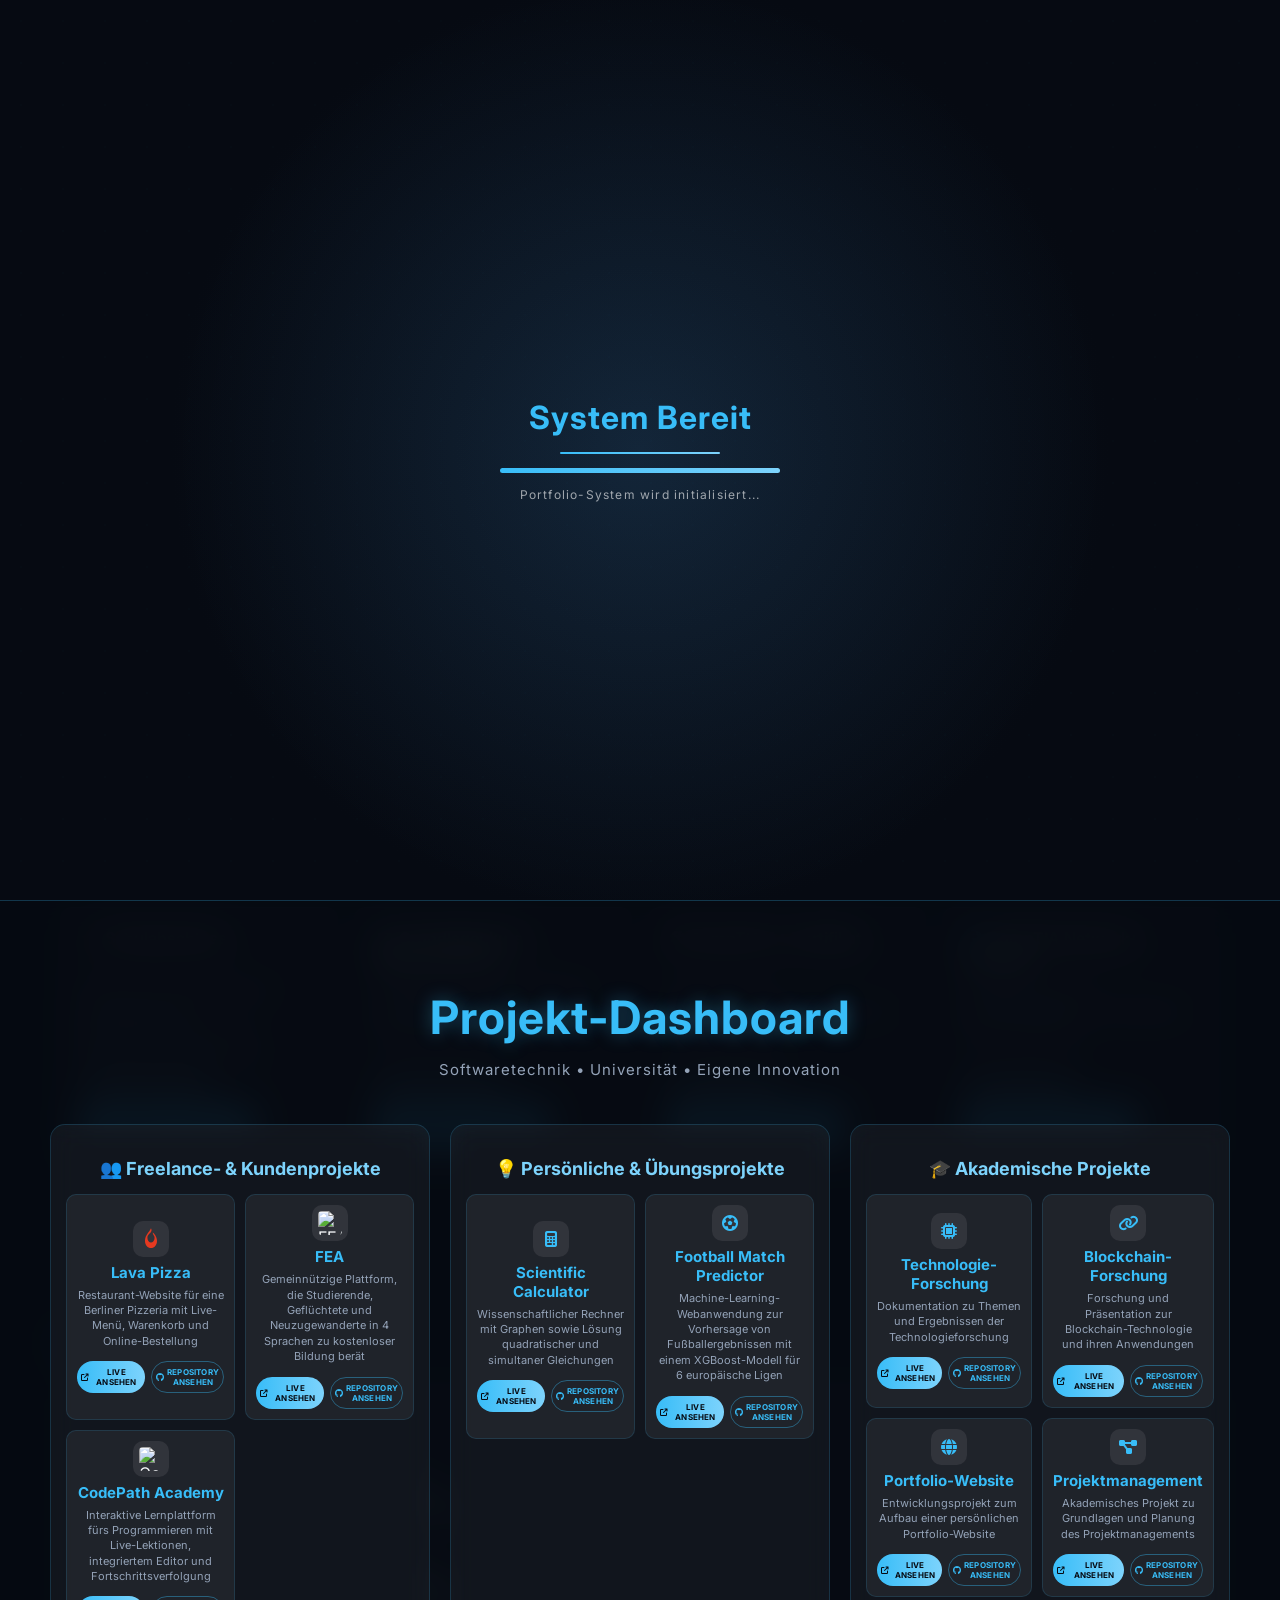
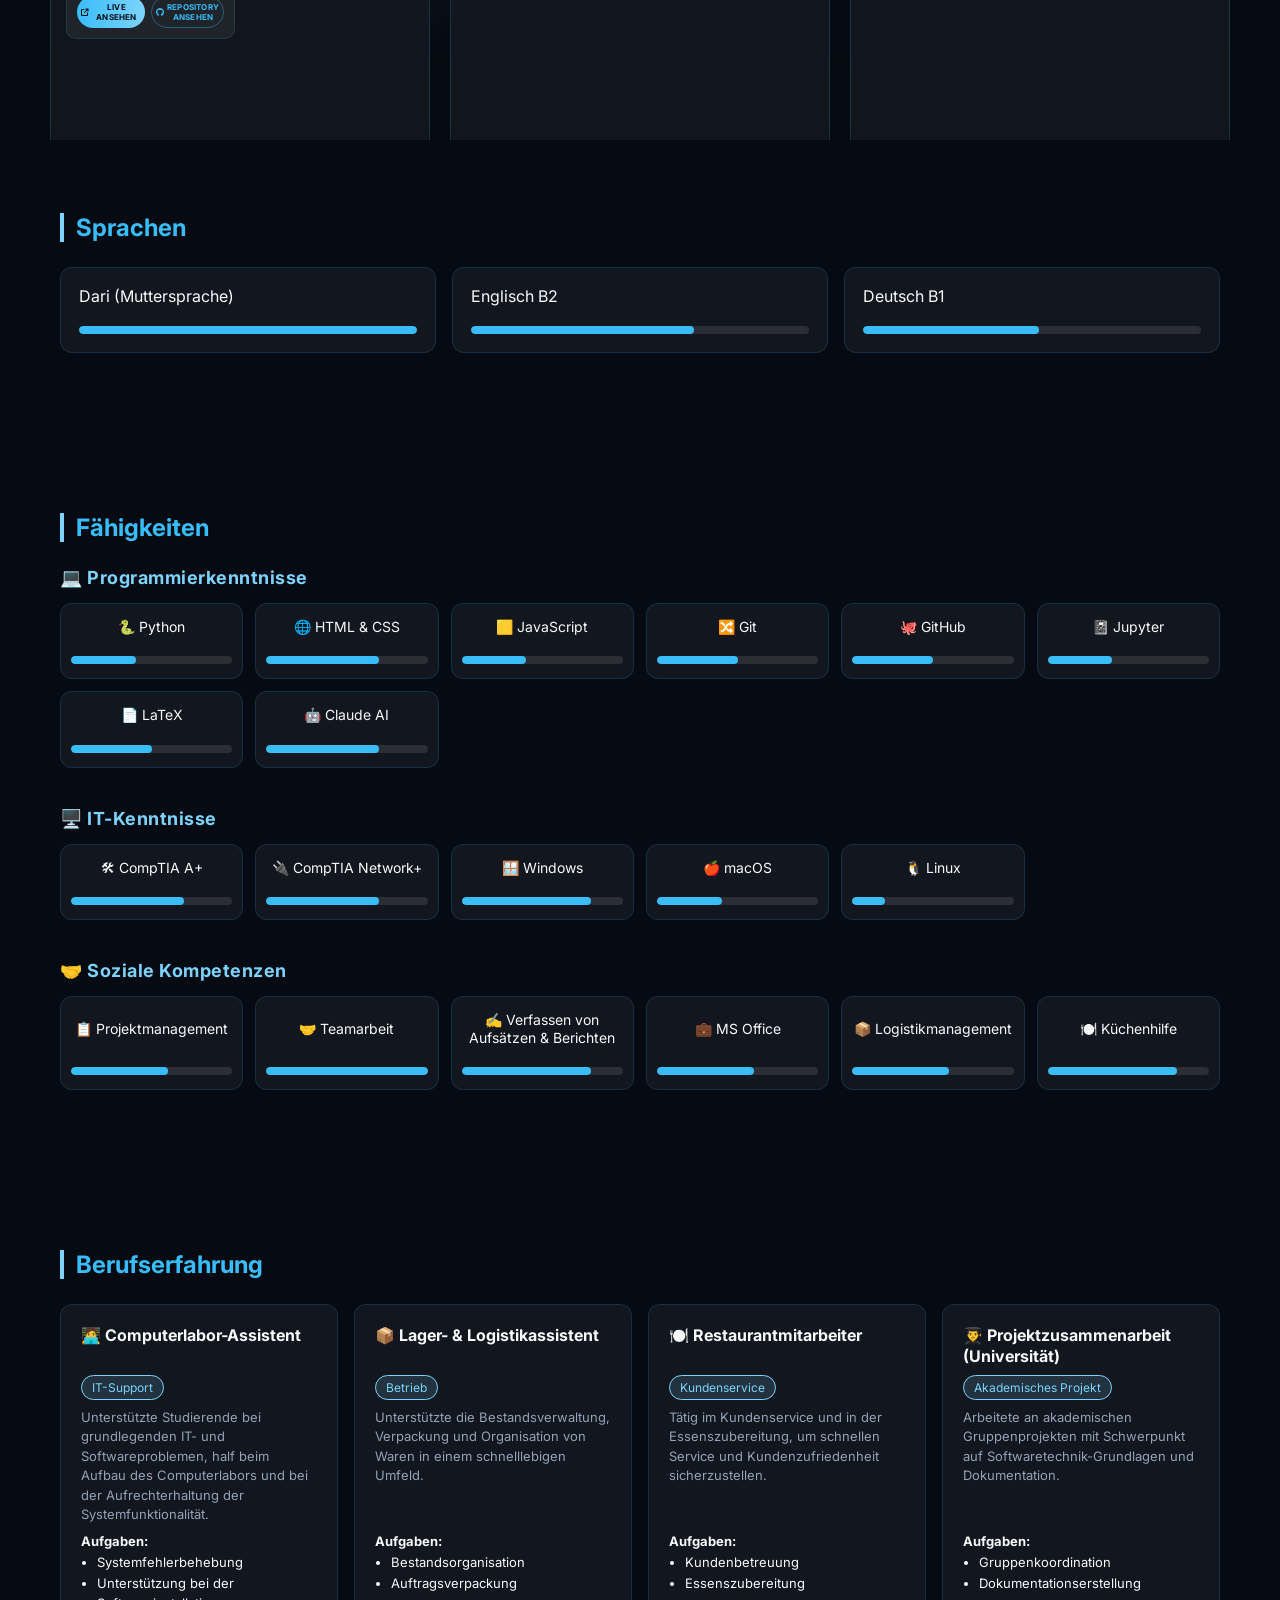
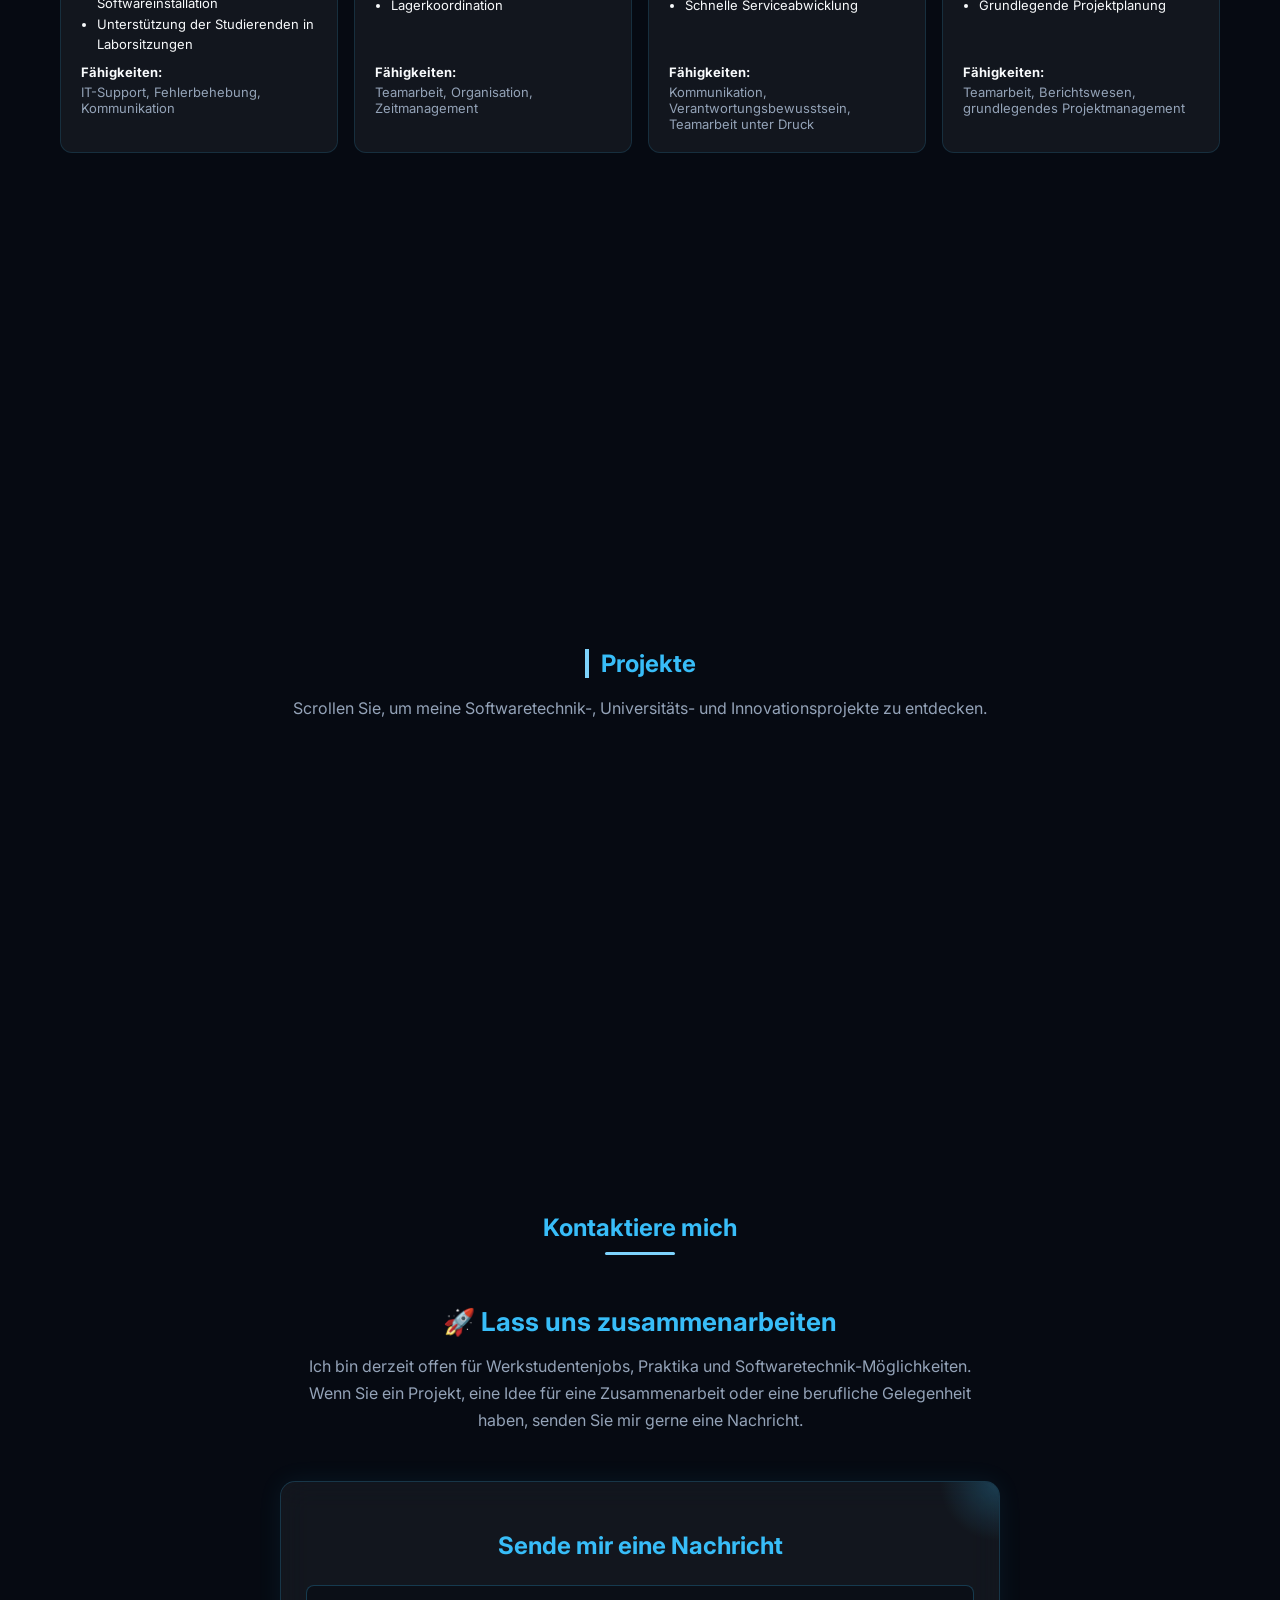
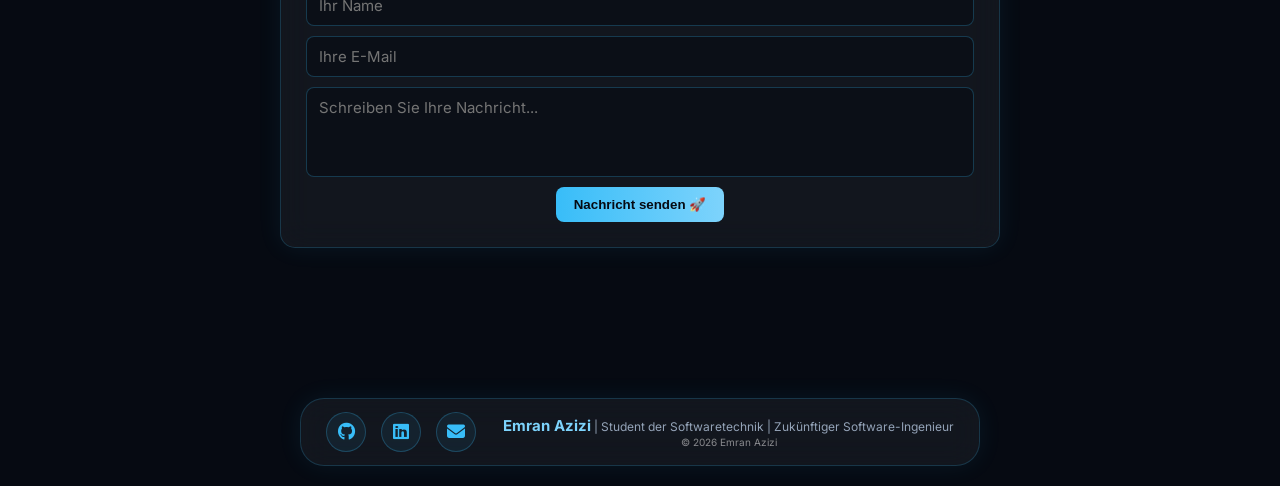
==== commit 4a80440d: "Update portfolio" ====
--- a/de.html
+++ b/de.html
@@ -233,7 +233,7 @@
           <div class="card">
             🐙 GitHub
             <div class="progress">
-              <div class="progress-fill blue" style="width: 70%"></div>
+              <div class="progress-fill blue" style="width: 50%"></div>
             </div>
           </div>
 
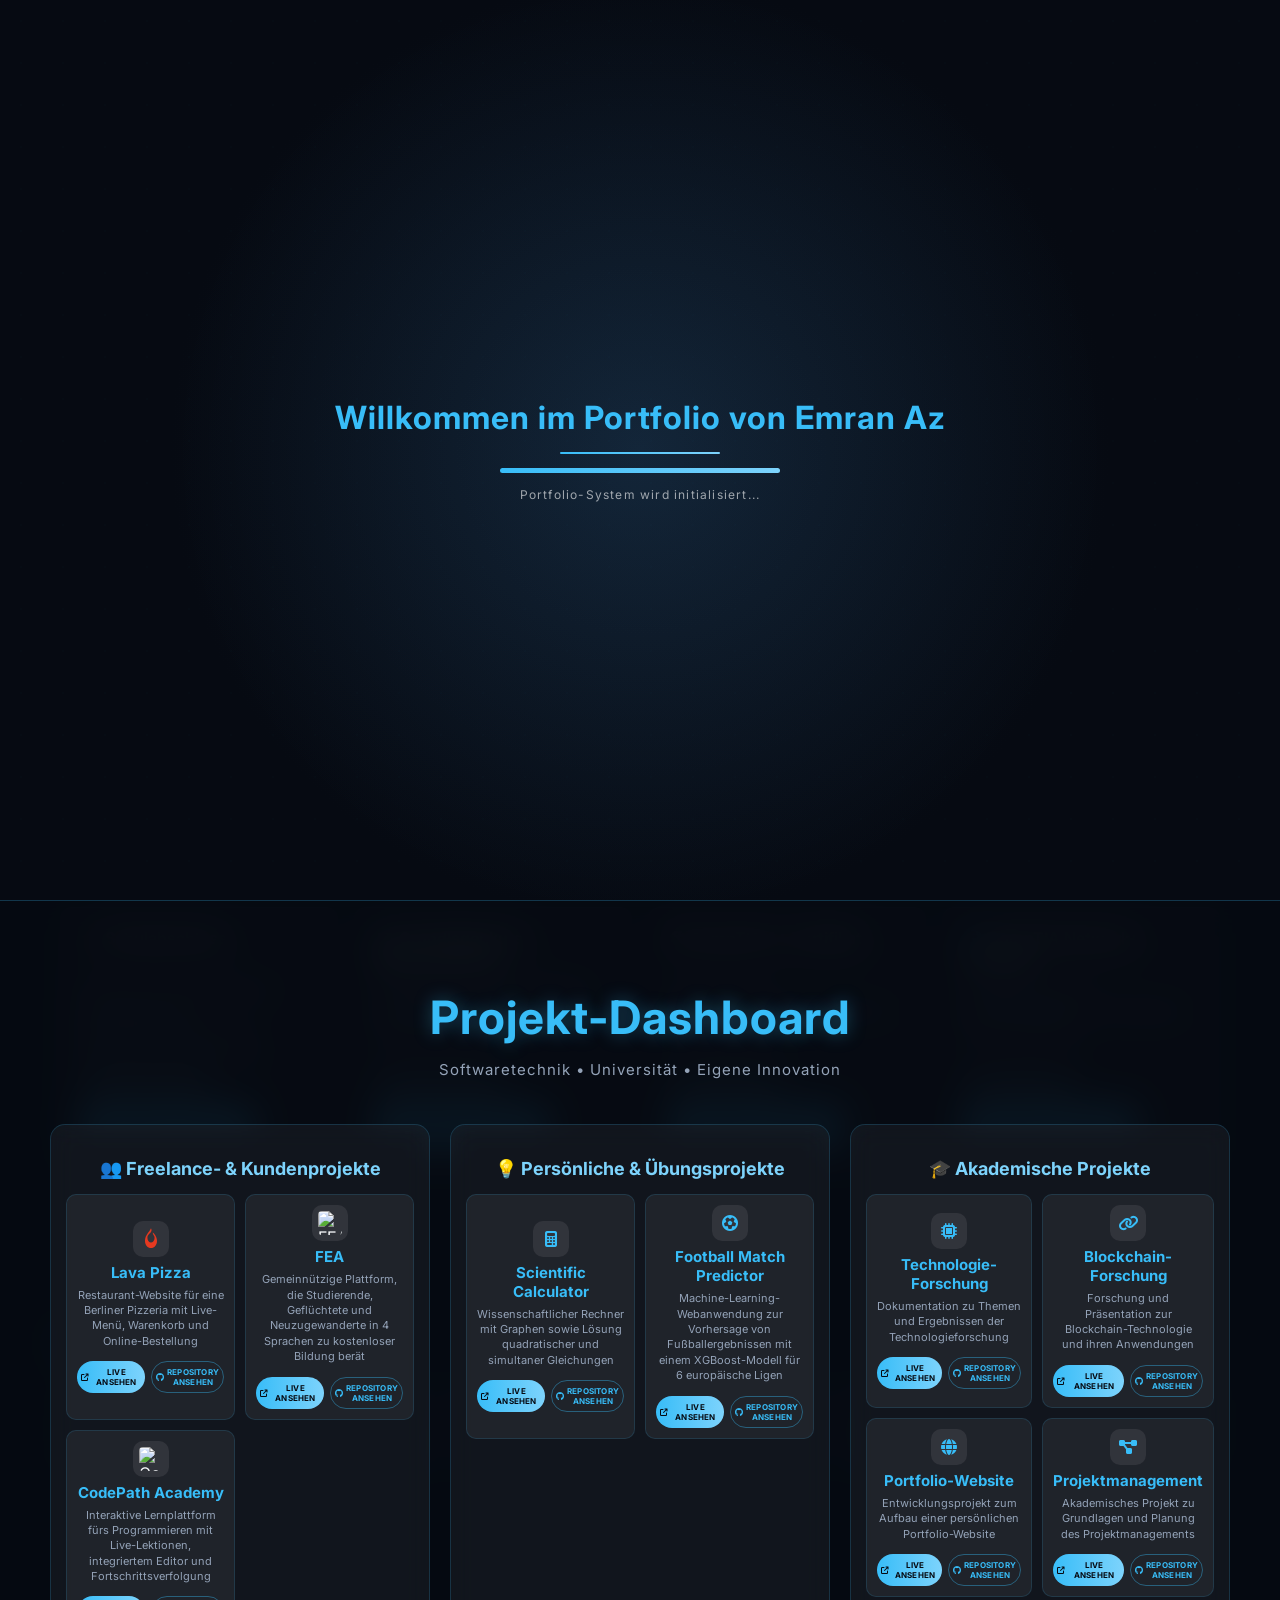
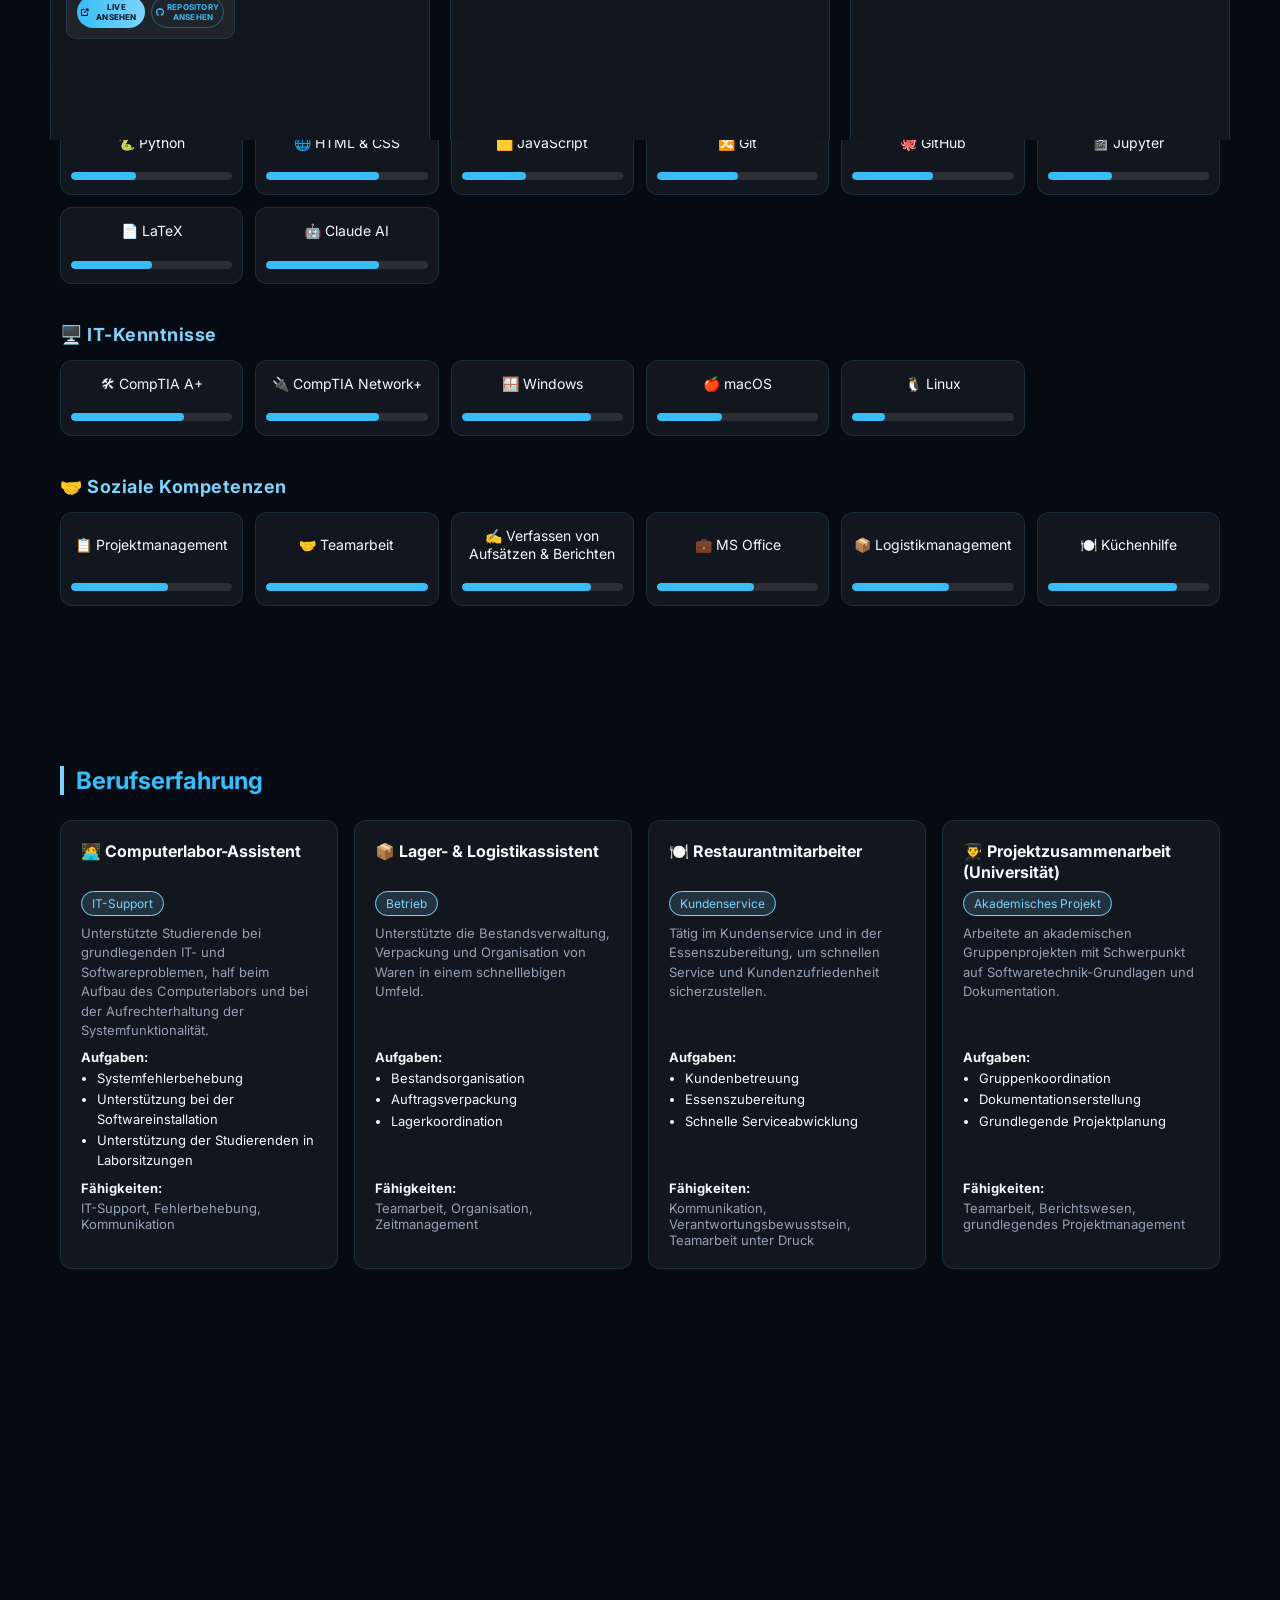
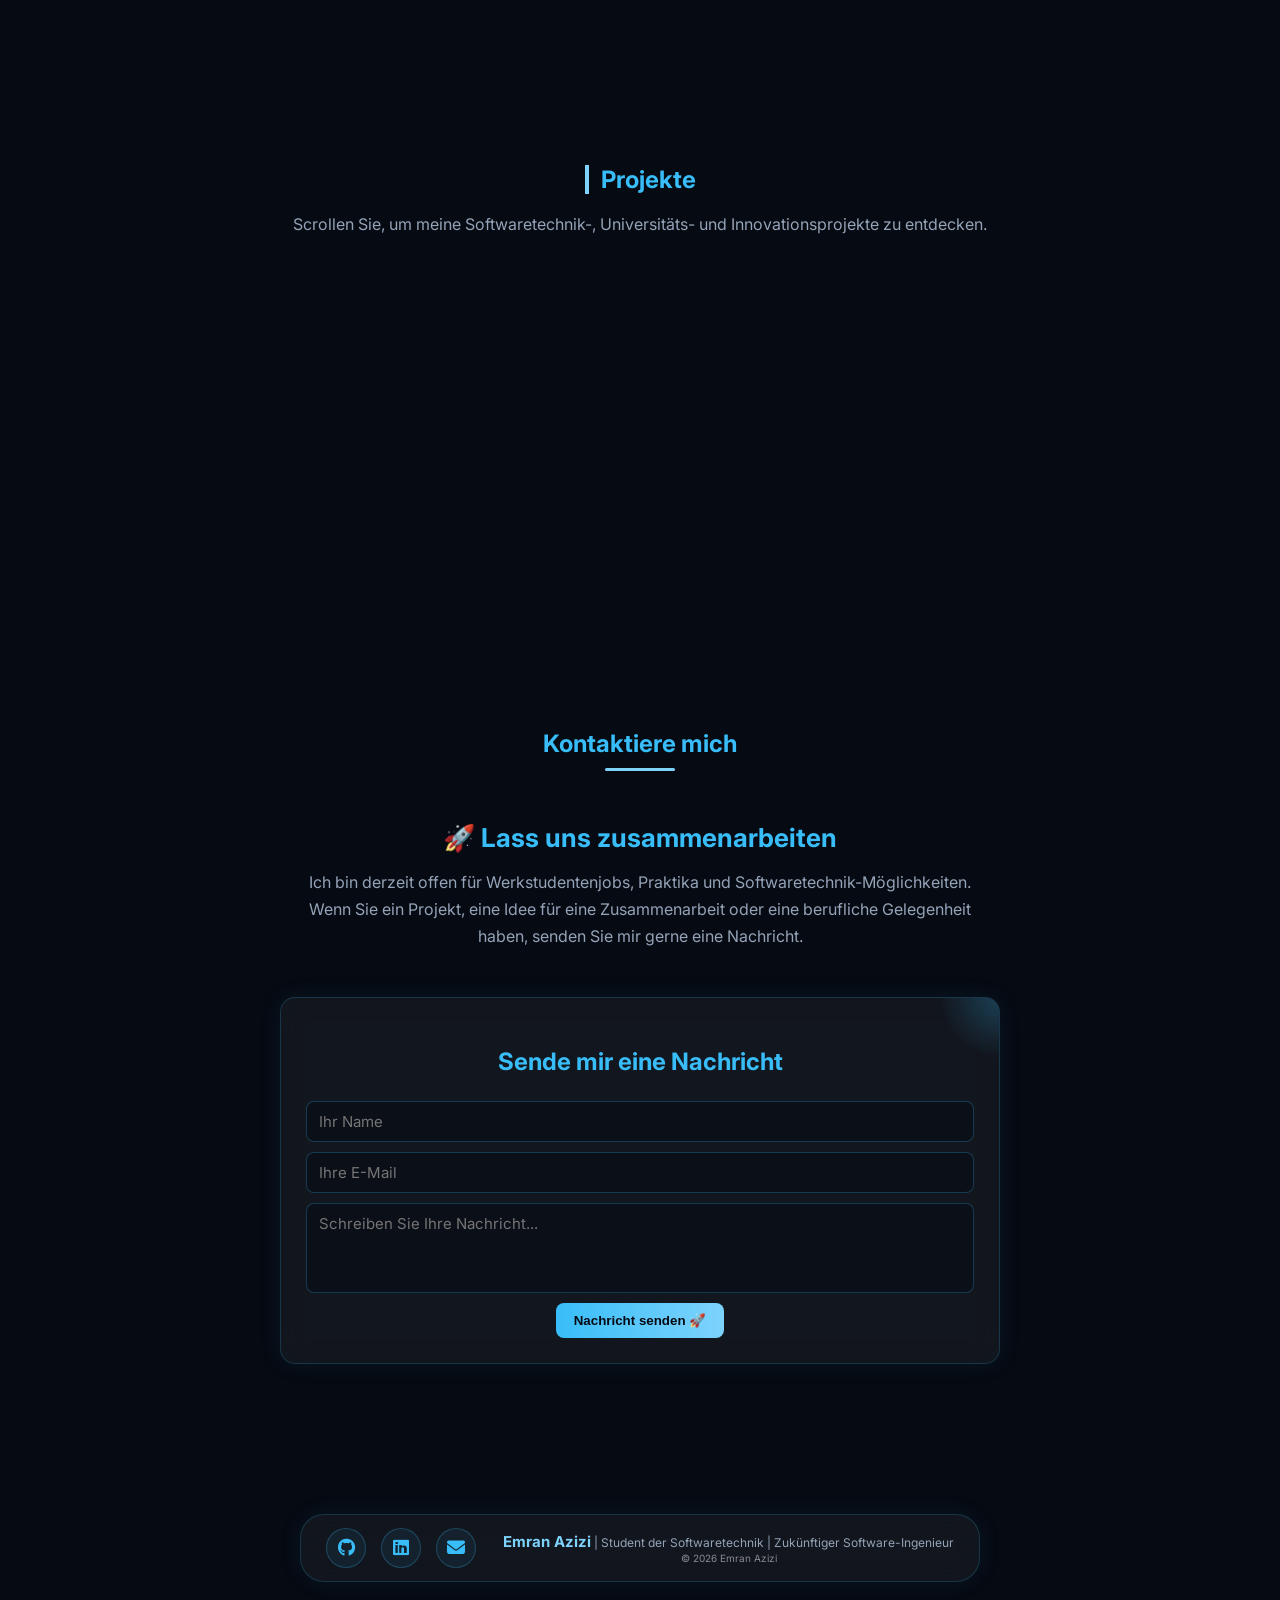
==== commit 65d339cf: "Update portfolio" ====
--- a/de.html
+++ b/de.html
@@ -69,7 +69,7 @@
           <i class="fa-solid fa-file-pdf"></i>
           Lebenslauf ansehen
         </a>
-        <a class="btn" href="https://github.com/emranazizi-web" target="_blank">
+        <a class="btn" href="https://github.com/emranaziziwebsite" target="_blank">
           <i class="fa-brands fa-github"></i>
           GitHub
         </a>
@@ -146,26 +146,6 @@
       </div>
     </section>
 
-    <!-- ACADEMIC MODULES -->
-    <section>
-      <h2>Studienmodule</h2>
-
-      <div class="card">
-        <ul>
-          <li>💻 <strong>Grundlagen der Informatik</strong></li>
-          <li>🧑‍💻 <strong>Informatik-Labor</strong></li>
-          <li>📐 <strong>Mathematik für die Informatik</strong></li>
-          <li>🧠 <strong>Grundlegende Programmierkonzepte</strong></li>
-          <li>🌐 <strong>Webentwicklung (HTML & CSS) und Python-Grundlagen</strong></li>
-          <li>🔌 <strong>IT-Systeme & Netzwerktechnik</strong></li>
-          <li>⚙️ <strong>Grundlagen der Softwaretechnik</strong></li>
-          <li>📁 <strong>Grundlagen des Projektmanagements</strong></li>
-          <li>✍️ <strong>Wissenschaftliches Schreiben & Forschungsmethoden</strong></li>
-          <li>🎓 <strong>Akademische & berufliche Entwicklung</strong></li>
-        </ul>
-      </div>
-    </section>
-
     <!-- LANGUAGES -->
     <section>
       <h2>Sprachen</h2>
@@ -684,7 +664,7 @@
     <footer>
       <div class="footer-box">
         <div class="footer-social">
-          <a href="https://github.com/emranazizi-web" target="_blank" title="GitHub">
+          <a href="https://github.com/emranaziziwebsite" target="_blank" title="GitHub">
             <i class="fa-brands fa-github"></i>
           </a>
           <a
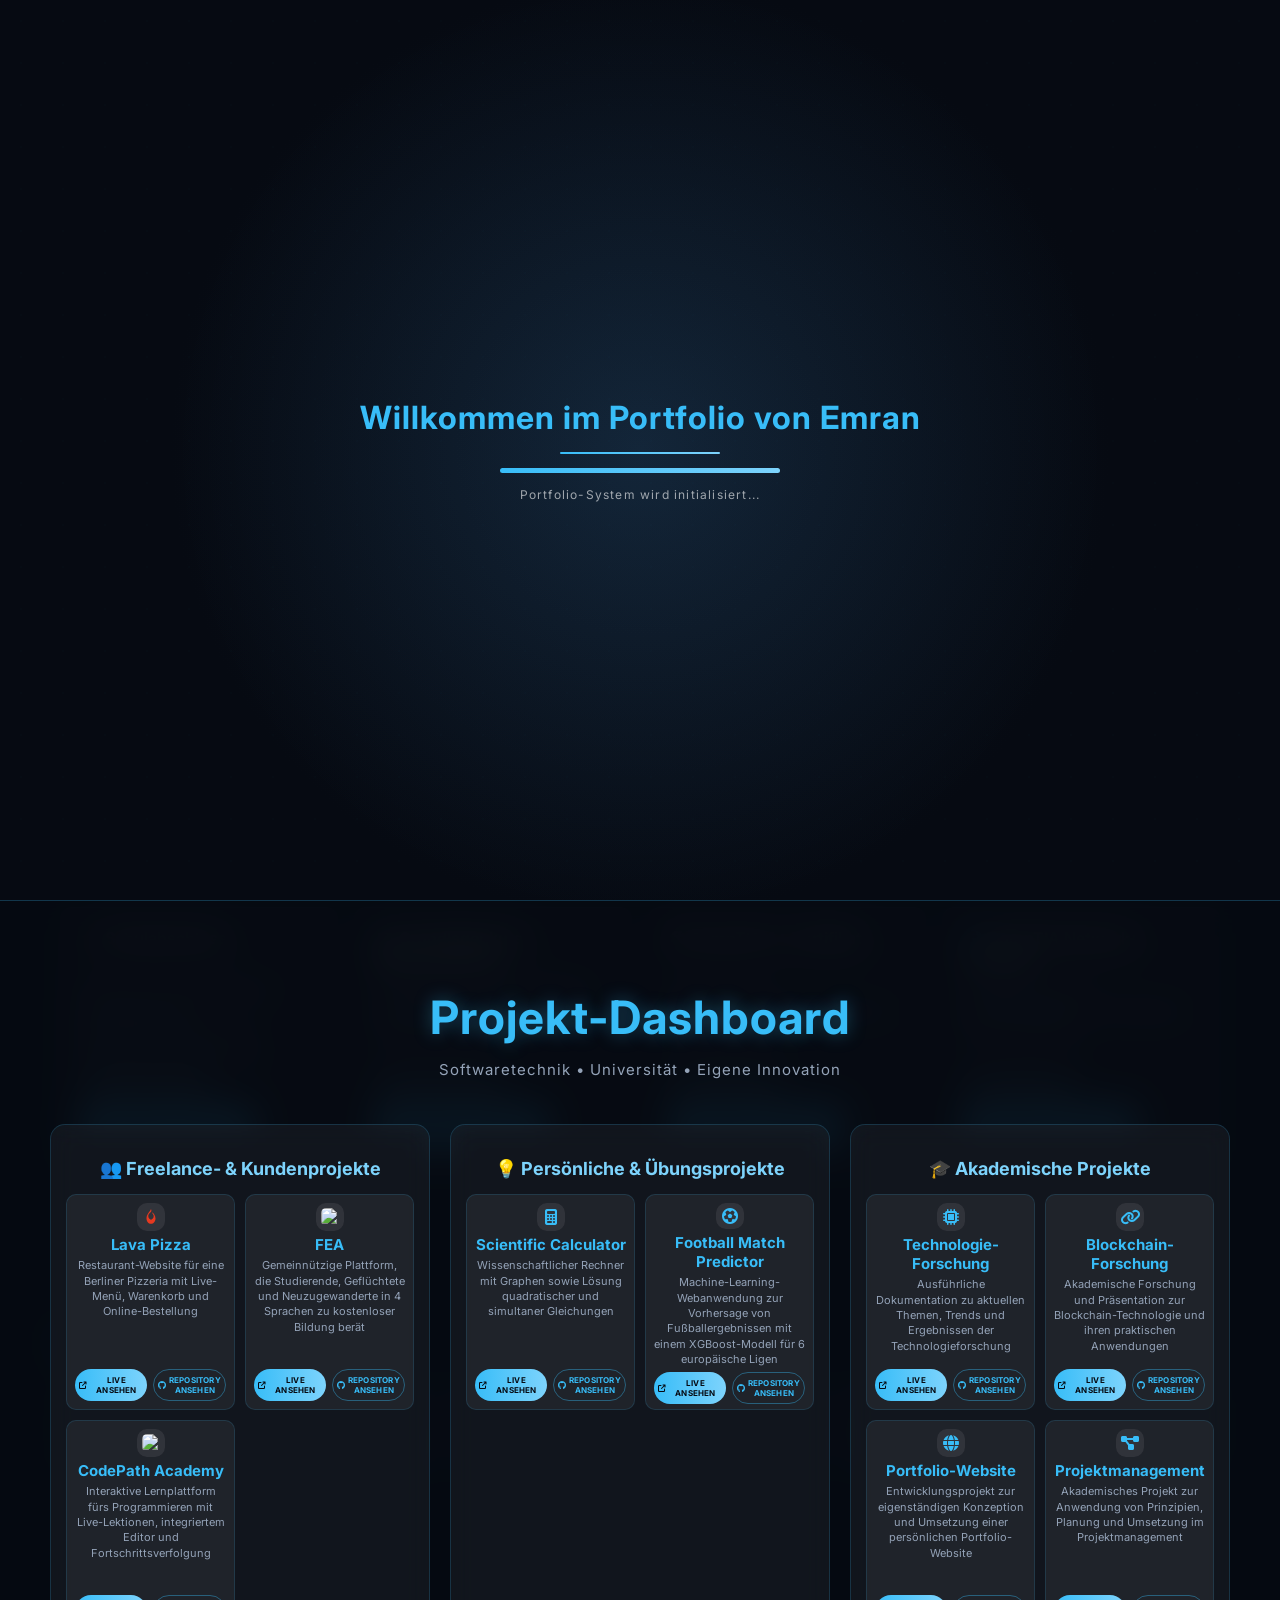
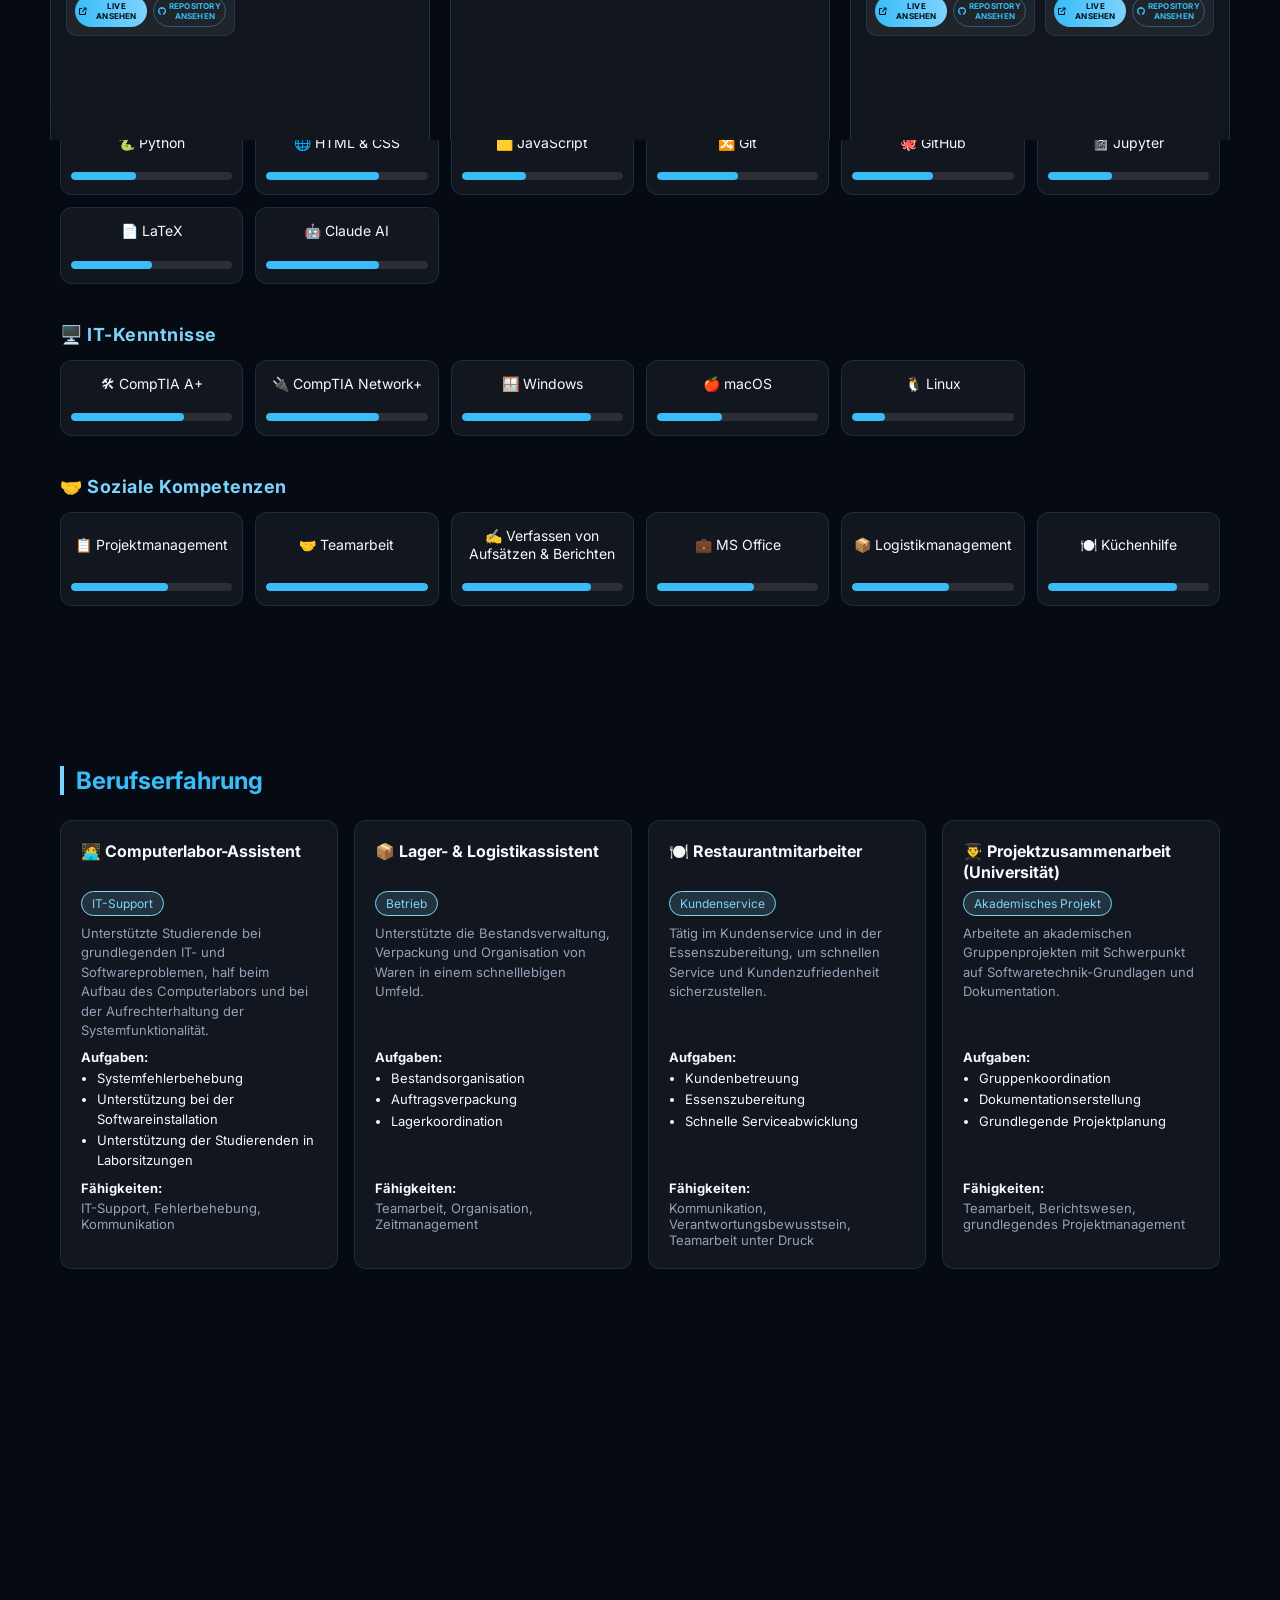
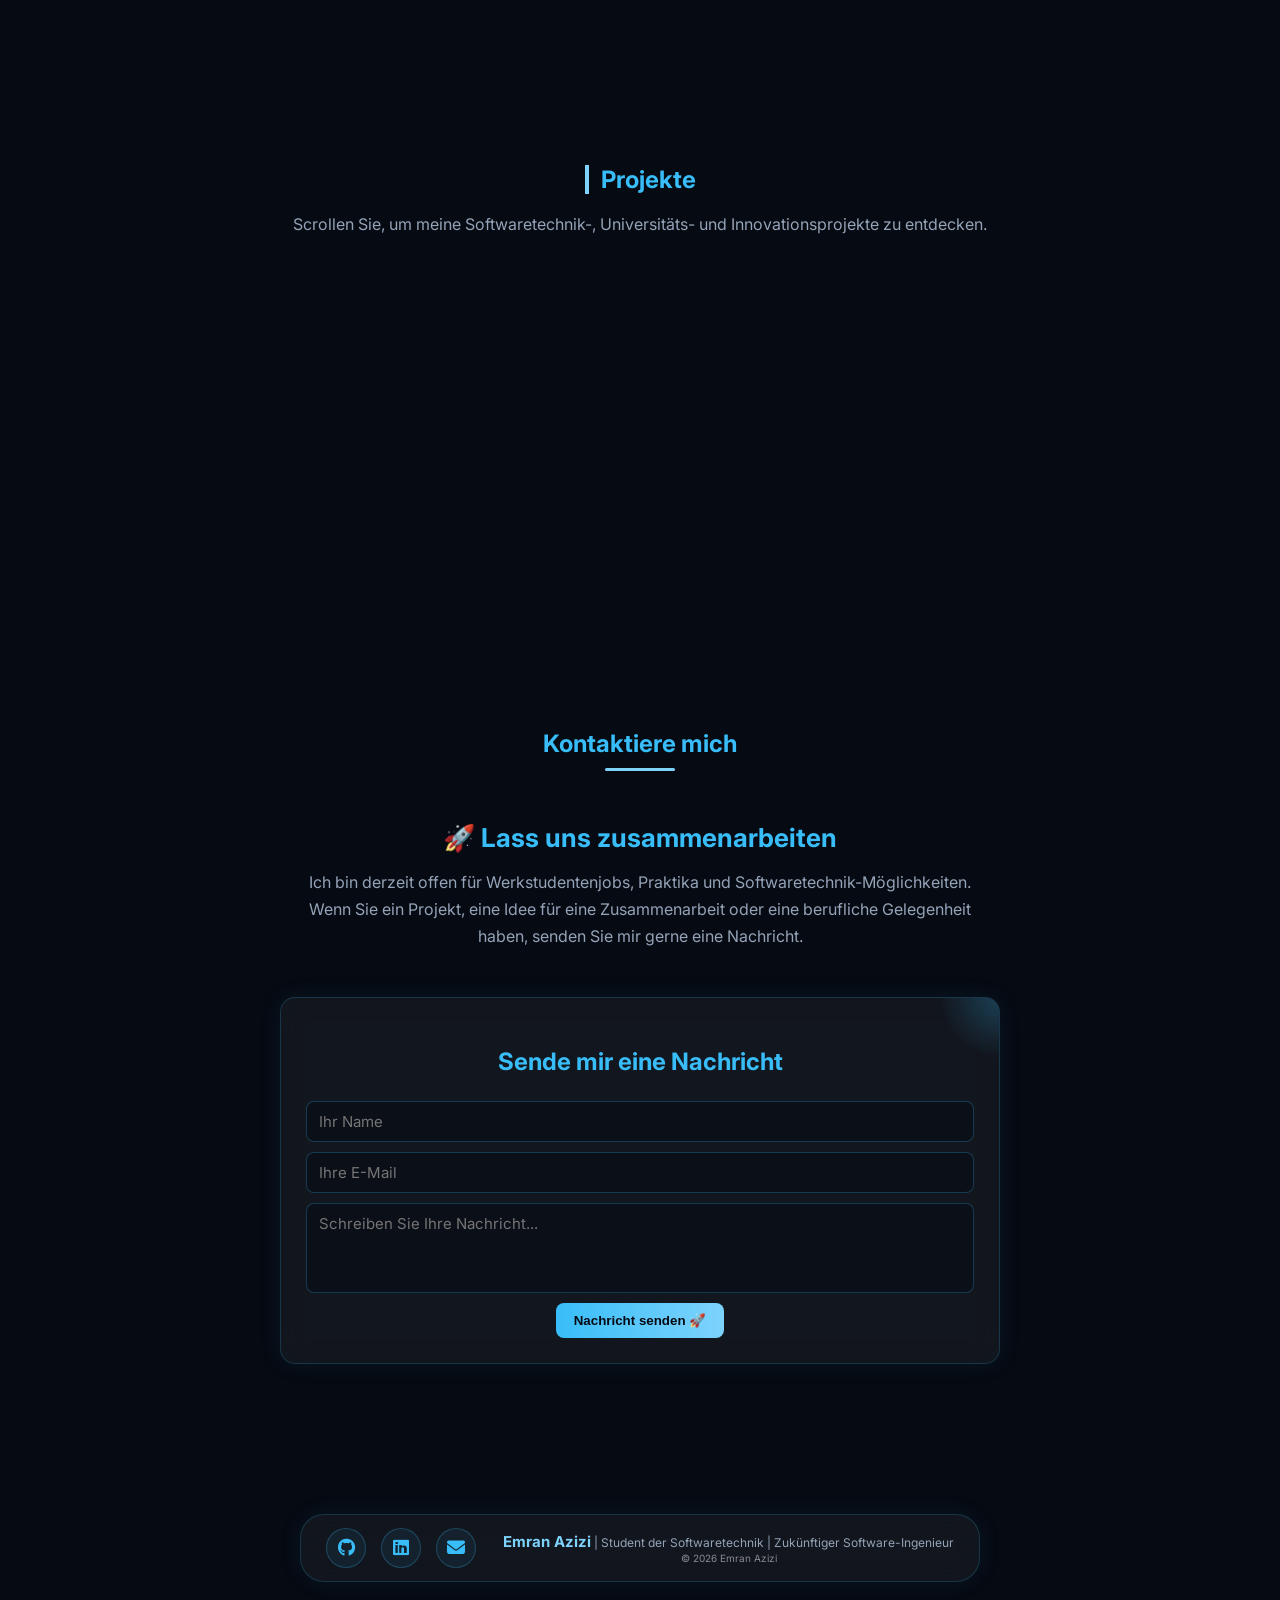
==== commit c9dd7254: "Update portfolio" ====
--- a/de.html
+++ b/de.html
@@ -554,7 +554,7 @@
                 <i class="fa-solid fa-microchip"></i>
               </div>
               <h4>Technologie-Forschung</h4>
-              <p>Dokumentation zu Themen und Ergebnissen der Technologieforschung</p>
+              <p>Ausführliche Dokumentation zu aktuellen Themen, Trends und Ergebnissen der Technologieforschung</p>
               <div class="project-card-actions">
                 <a class="btn" href="projects/technology-research.pdf" target="_blank">
                   <i class="fa-solid fa-arrow-up-right-from-square"></i> Live ansehen
@@ -570,7 +570,7 @@
                 <i class="fa-solid fa-link"></i>
               </div>
               <h4>Blockchain-Forschung</h4>
-              <p>Forschung und Präsentation zur Blockchain-Technologie und ihren Anwendungen</p>
+              <p>Akademische Forschung und Präsentation zur Blockchain-Technologie und ihren praktischen Anwendungen</p>
               <div class="project-card-actions">
                 <a class="btn" href="projects/blockchain.pdf" target="_blank">
                   <i class="fa-solid fa-arrow-up-right-from-square"></i> Live ansehen
@@ -586,7 +586,7 @@
                 <i class="fa-solid fa-globe"></i>
               </div>
               <h4>Portfolio-Website</h4>
-              <p>Entwicklungsprojekt zum Aufbau einer persönlichen Portfolio-Website</p>
+              <p>Entwicklungsprojekt zur eigenständigen Konzeption und Umsetzung einer persönlichen Portfolio-Website</p>
               <div class="project-card-actions">
                 <a class="btn" href="projects/portfolio-website.pdf" target="_blank">
                   <i class="fa-solid fa-arrow-up-right-from-square"></i> Live ansehen
@@ -602,7 +602,7 @@
                 <i class="fa-solid fa-diagram-project"></i>
               </div>
               <h4>Projektmanagement</h4>
-              <p>Akademisches Projekt zu Grundlagen und Planung des Projektmanagements</p>
+              <p>Akademisches Projekt zur Anwendung von Prinzipien, Planung und Umsetzung im Projektmanagement</p>
               <div class="project-card-actions">
                 <a class="btn" href="projects/project-management.pdf" target="_blank">
                   <i class="fa-solid fa-arrow-up-right-from-square"></i> Live ansehen
--- a/style.css
+++ b/style.css
@@ -622,14 +622,14 @@
   background: rgba(255, 255, 255, 0.06);
   border: 1px solid rgba(var(--primary-rgb), 0.15);
   border-radius: 10px;
-  padding: 10px;
-  min-height: 120px;
+  padding: 8px;
+  height: 216px;
   display: flex;
   flex-direction: column;
-  justify-content: center;
+  justify-content: flex-start;
   align-items: center;
   text-align: center;
-  gap: 6px;
+  gap: 4px;
   transition: 0.3s ease;
 }
 
@@ -649,9 +649,9 @@
 }
 
 .project-card-icon {
-  width: 36px;
-  height: 36px;
-  padding: 6px;
+  width: 28px;
+  height: 28px;
+  padding: 5px;
   border-radius: 10px;
   background: rgba(255, 255, 255, 0.08);
   object-fit: contain;
@@ -661,6 +661,8 @@
   display: flex;
   align-items: center;
   justify-content: center;
+  width: 28px;
+  height: 28px;
   color: var(--primary);
   font-size: 16px;
 }
@@ -680,6 +682,7 @@
   font-size: 11px;
   line-height: 1.4;
   margin: 0;
+  flex-grow: 1;
 }
 
 .project-card .badge {
@@ -698,7 +701,7 @@
   flex-direction: row;
   gap: 6px;
   width: 100%;
-  margin-top: 6px;
+  margin-top: auto;
 }
 
 .project-card-actions .btn {
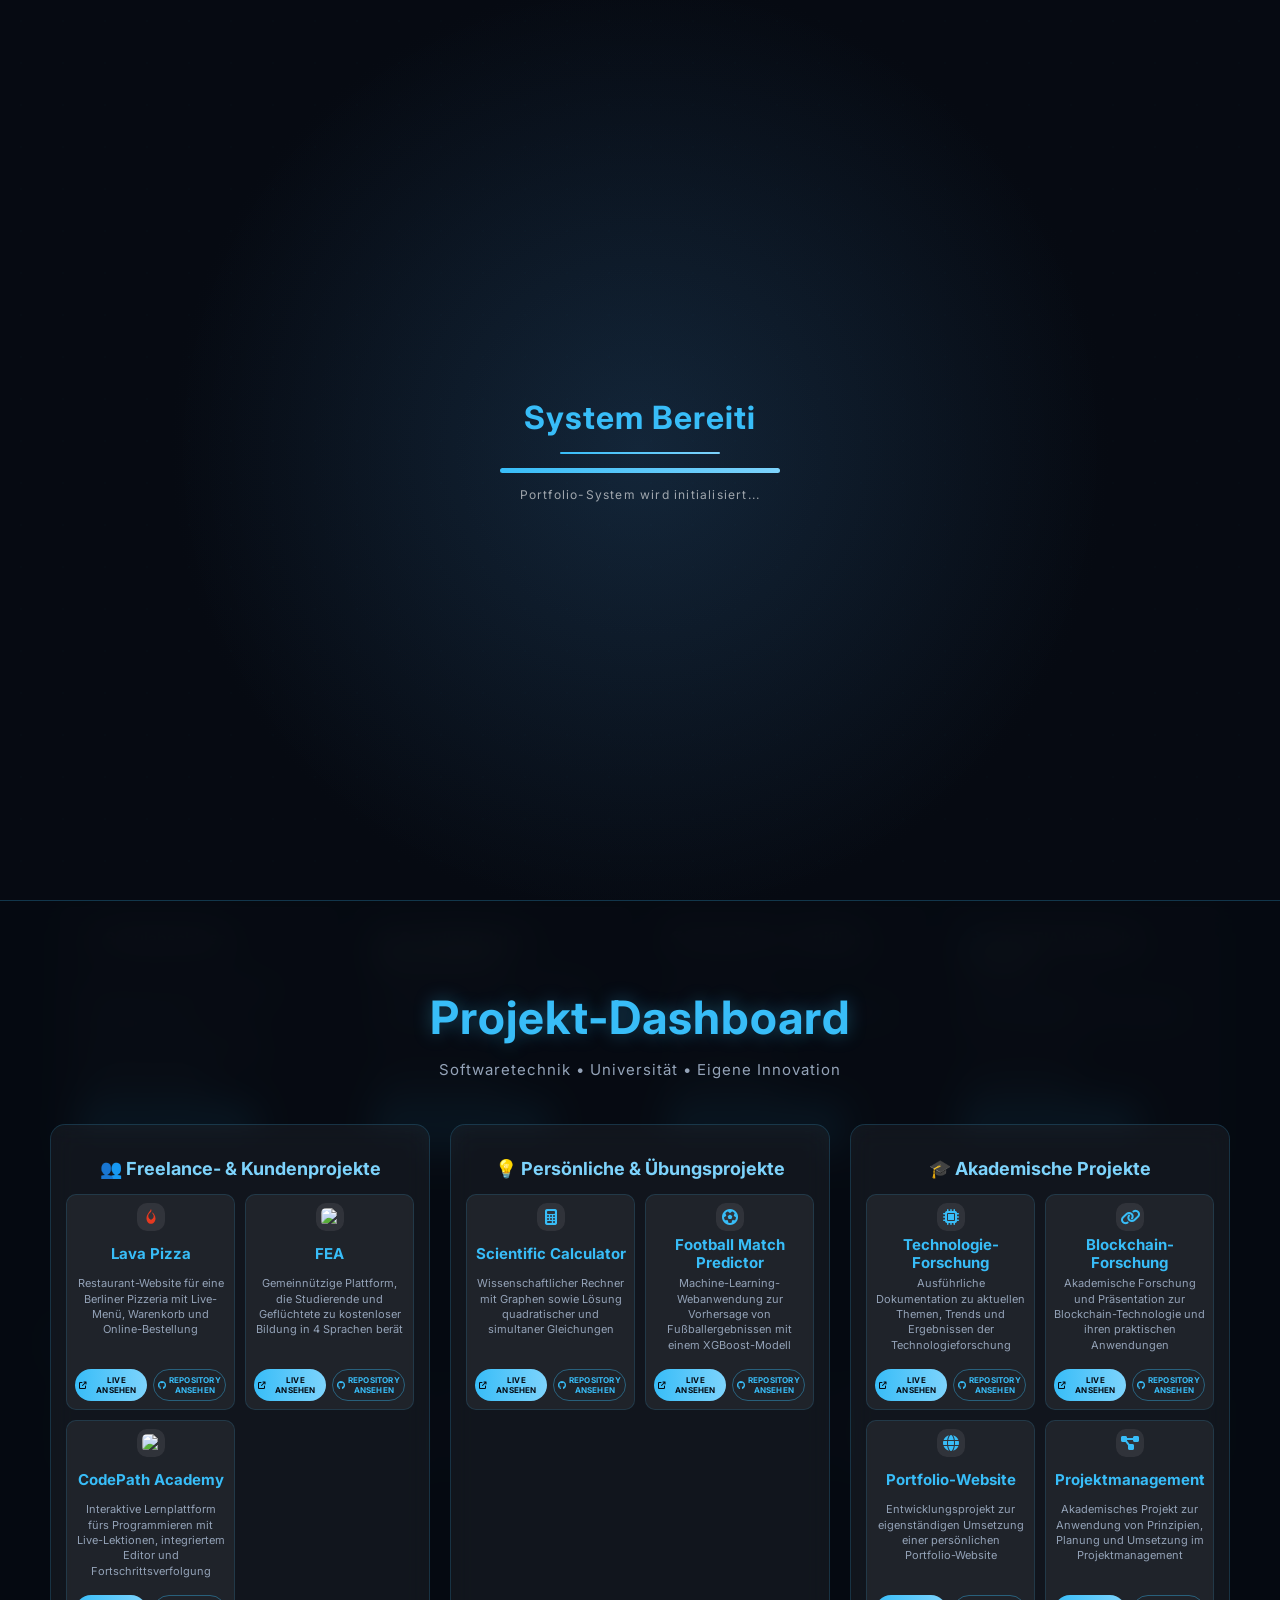
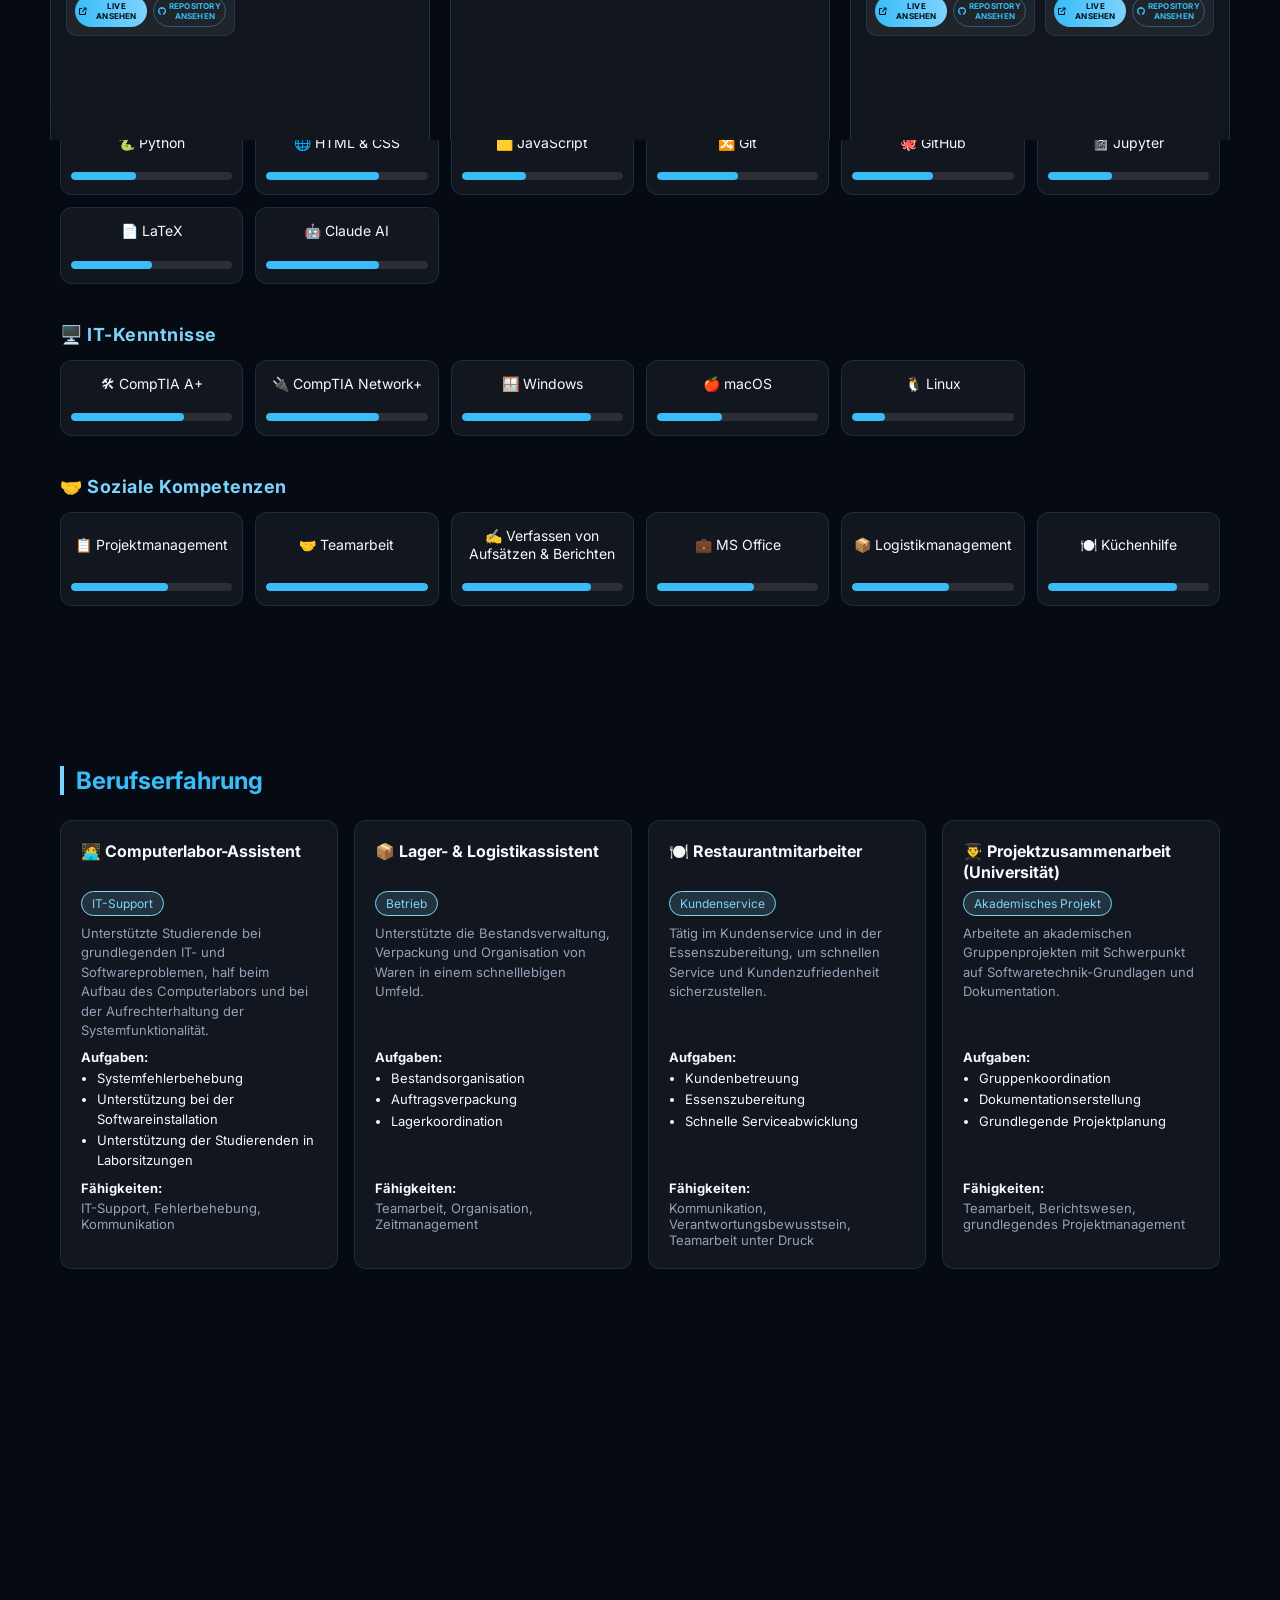
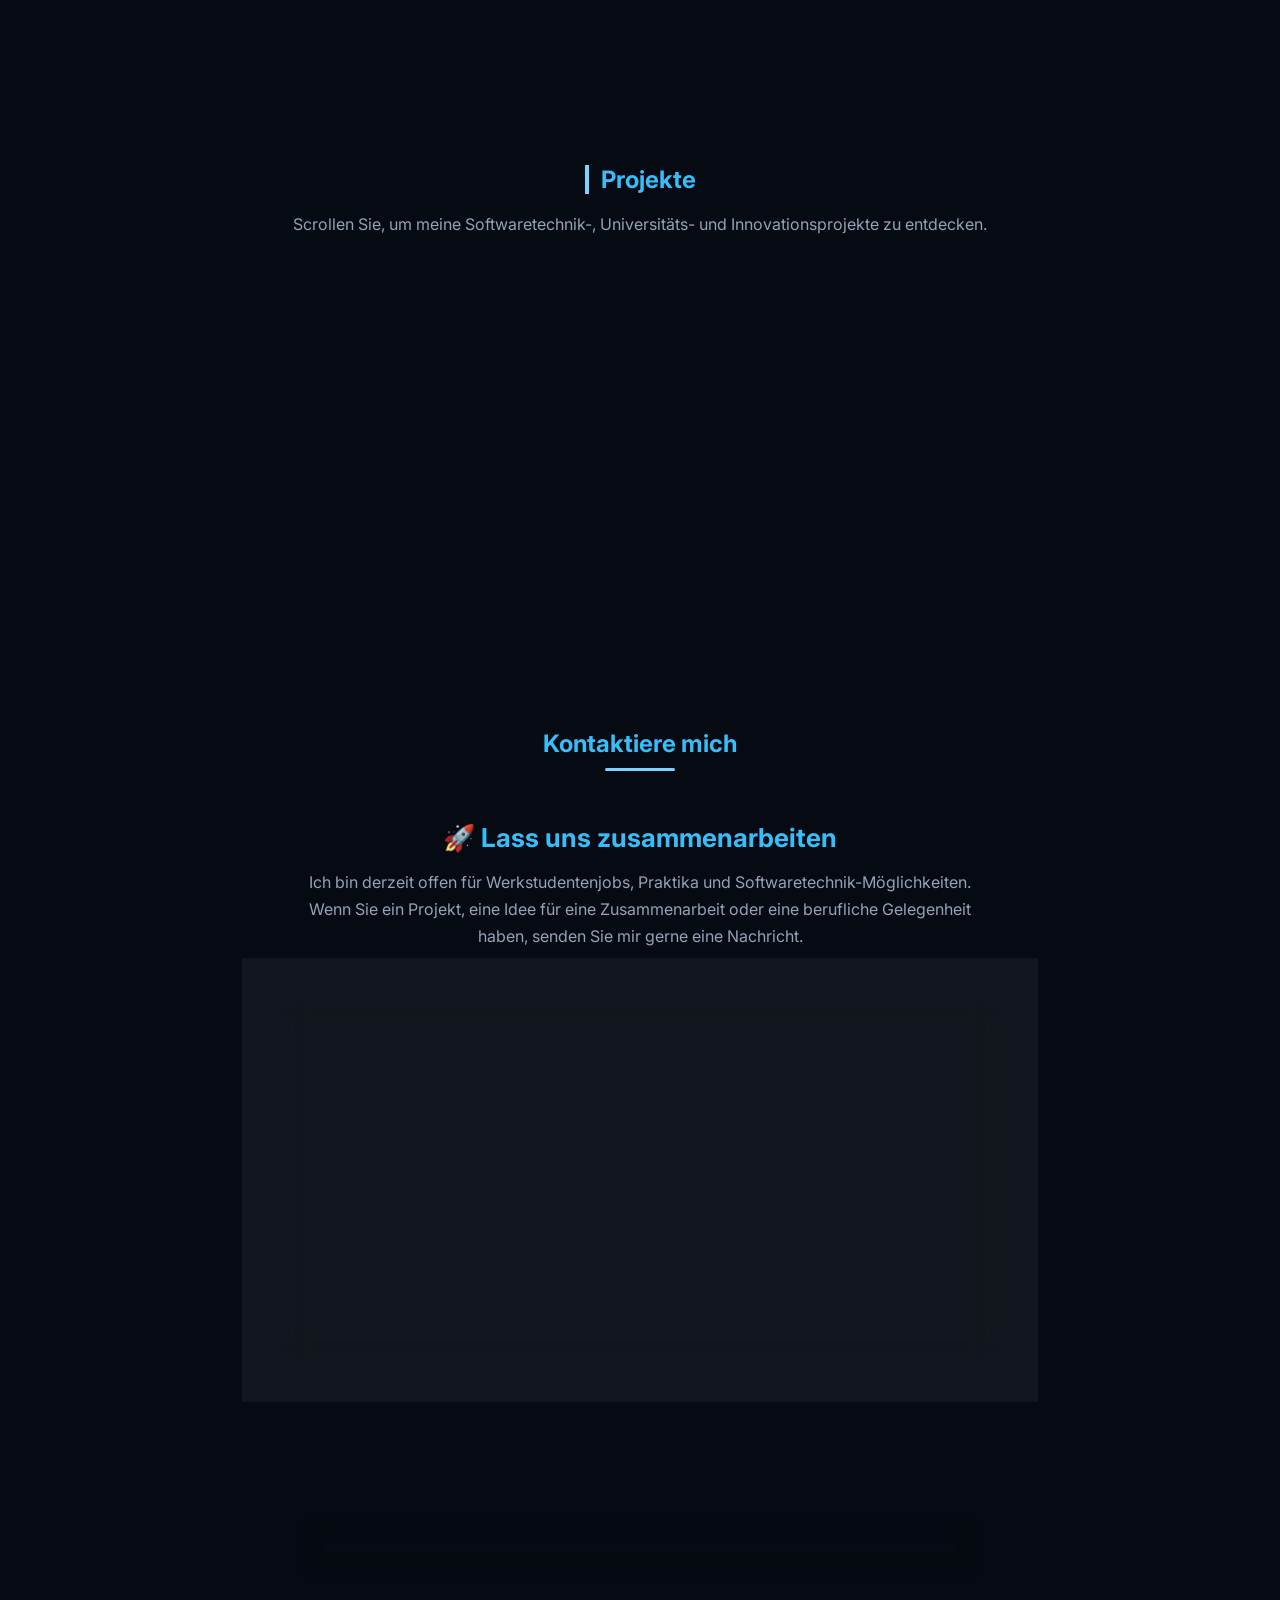
==== commit 93912c9f: "Update portfolio" ====
--- a/de.html
+++ b/de.html
@@ -476,7 +476,7 @@
                 alt="FEA Logo"
               />
               <h4>FEA</h4>
-              <p>Gemeinnützige Plattform, die Studierende, Geflüchtete und Neuzugewanderte in 4 Sprachen zu kostenloser Bildung berät</p>
+              <p>Gemeinnützige Plattform, die Studierende und Geflüchtete zu kostenloser Bildung in 4 Sprachen berät</p>
               <div class="project-card-actions">
                 <a class="btn" href="https://happy-trustcore.github.io/FEA/" target="_blank">
                   <i class="fa-solid fa-arrow-up-right-from-square"></i> Live ansehen
@@ -532,7 +532,7 @@
                 <i class="fa-solid fa-futbol"></i>
               </div>
               <h4>Football Match Predictor</h4>
-              <p>Machine-Learning-Webanwendung zur Vorhersage von Fußballergebnissen mit einem XGBoost-Modell für 6 europäische Ligen</p>
+              <p>Machine-Learning-Webanwendung zur Vorhersage von Fußballergebnissen mit einem XGBoost-Modell</p>
               <div class="project-card-actions">
                 <a class="btn" href="#" target="_blank">
                   <i class="fa-solid fa-arrow-up-right-from-square"></i> Live ansehen
@@ -586,7 +586,7 @@
                 <i class="fa-solid fa-globe"></i>
               </div>
               <h4>Portfolio-Website</h4>
-              <p>Entwicklungsprojekt zur eigenständigen Konzeption und Umsetzung einer persönlichen Portfolio-Website</p>
+              <p>Entwicklungsprojekt zur eigenständigen Umsetzung einer persönlichen Portfolio-Website</p>
               <div class="project-card-actions">
                 <a class="btn" href="projects/portfolio-website.pdf" target="_blank">
                   <i class="fa-solid fa-arrow-up-right-from-square"></i> Live ansehen
--- a/style.css
+++ b/style.css
@@ -655,6 +655,7 @@
   border-radius: 10px;
   background: rgba(255, 255, 255, 0.08);
   object-fit: contain;
+  flex-shrink: 0;
 }
 
 .project-card-icon-fa {
@@ -665,6 +666,7 @@
   height: 28px;
   color: var(--primary);
   font-size: 16px;
+  flex-shrink: 0;
 }
 
 .project-card-empty h4 {
@@ -675,6 +677,12 @@
   color: var(--primary);
   margin: 0;
   font-size: 15px;
+  line-height: 1.2;
+  height: 37px;
+  display: flex;
+  align-items: center;
+  justify-content: center;
+  flex-shrink: 0;
 }
 
 .project-card p {
@@ -683,6 +691,7 @@
   line-height: 1.4;
   margin: 0;
   flex-grow: 1;
+  flex-shrink: 0;
 }
 
 .project-card .badge {
@@ -702,6 +711,7 @@
   gap: 6px;
   width: 100%;
   margin-top: auto;
+  flex-shrink: 0;
 }
 
 .project-card-actions .btn {
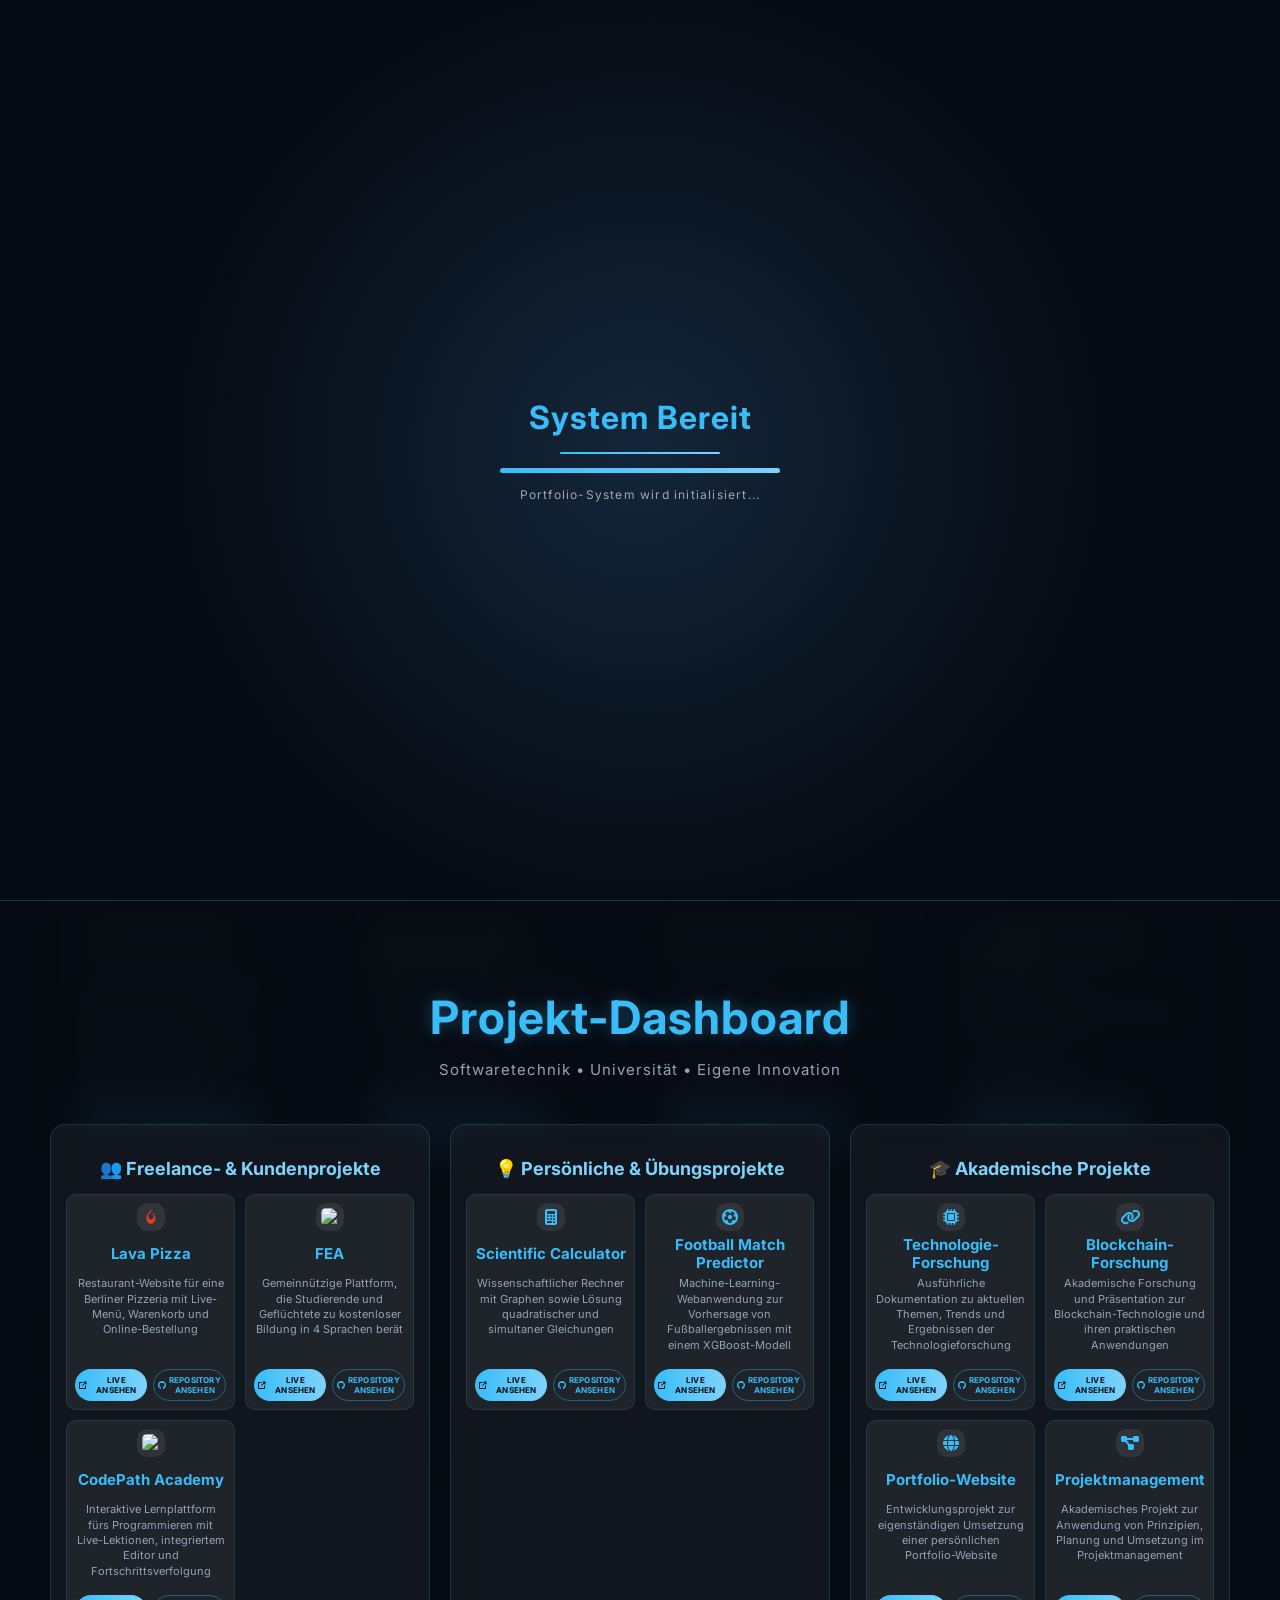
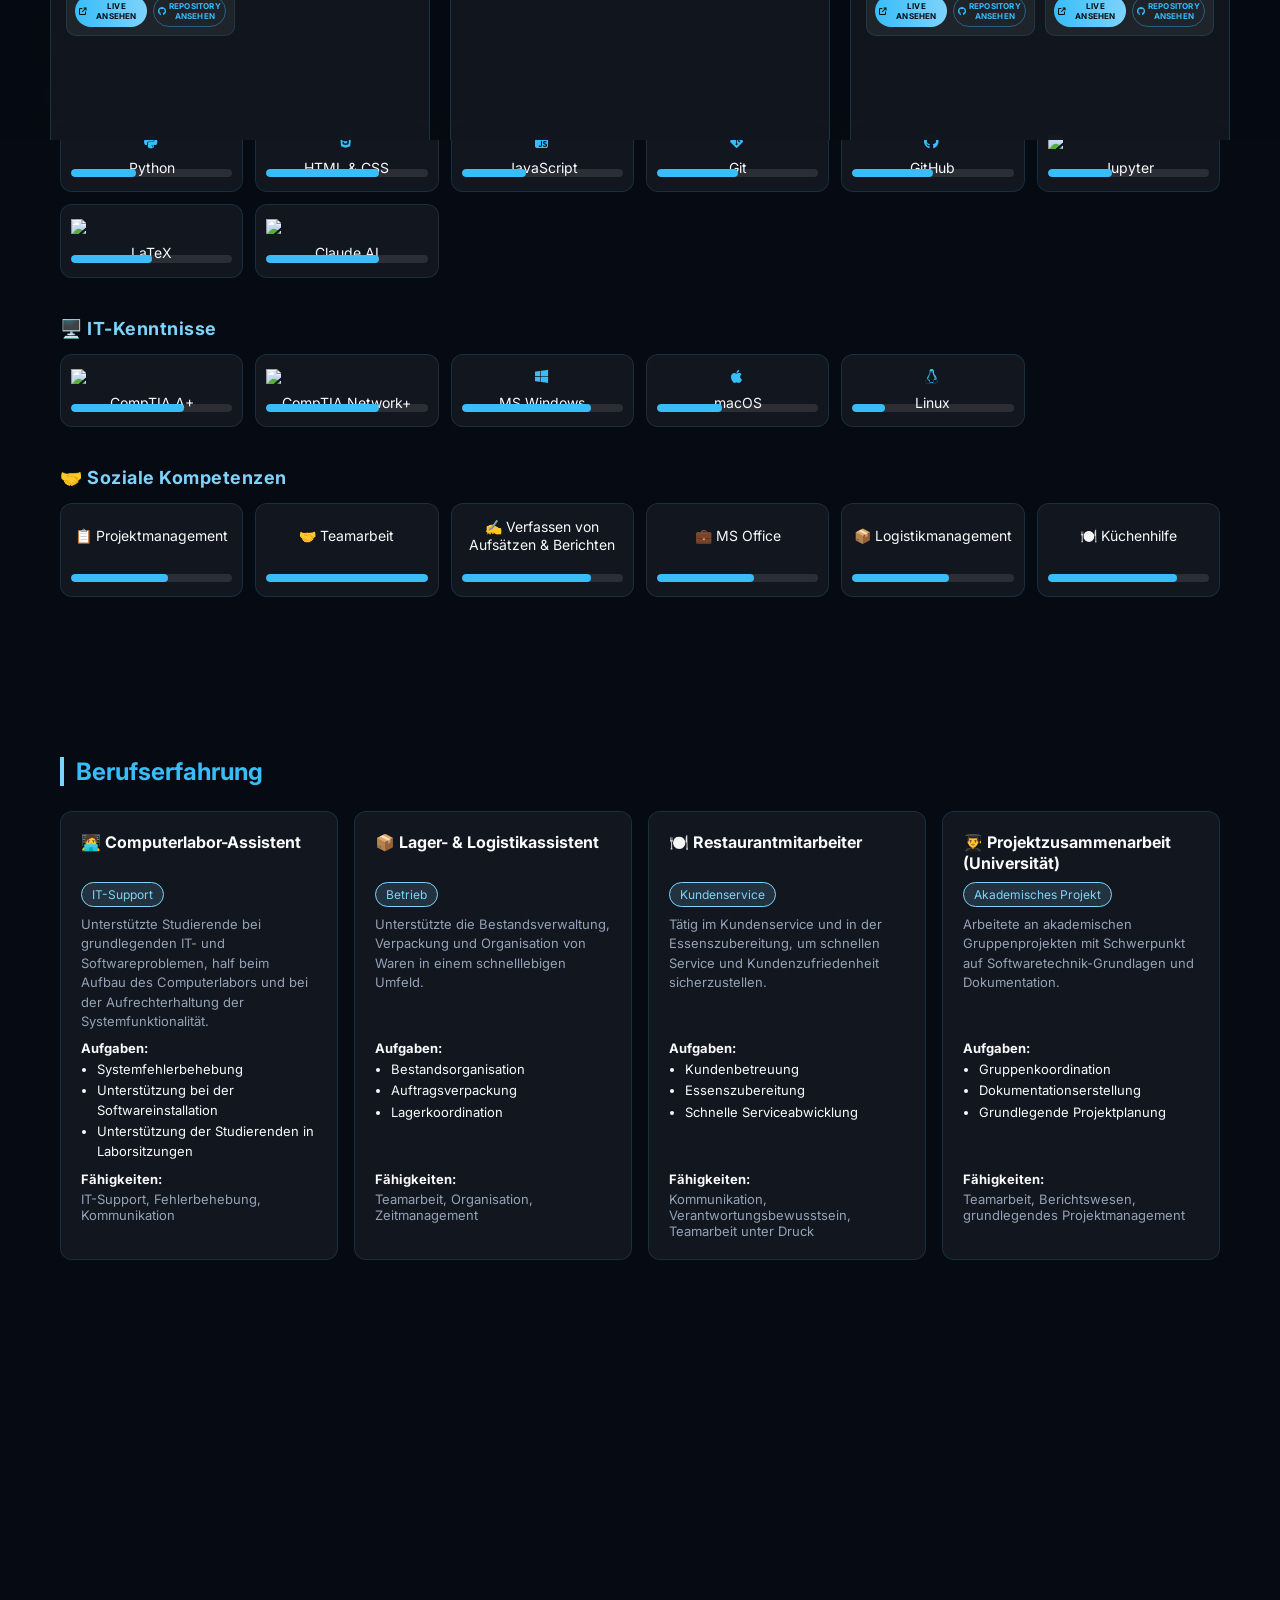
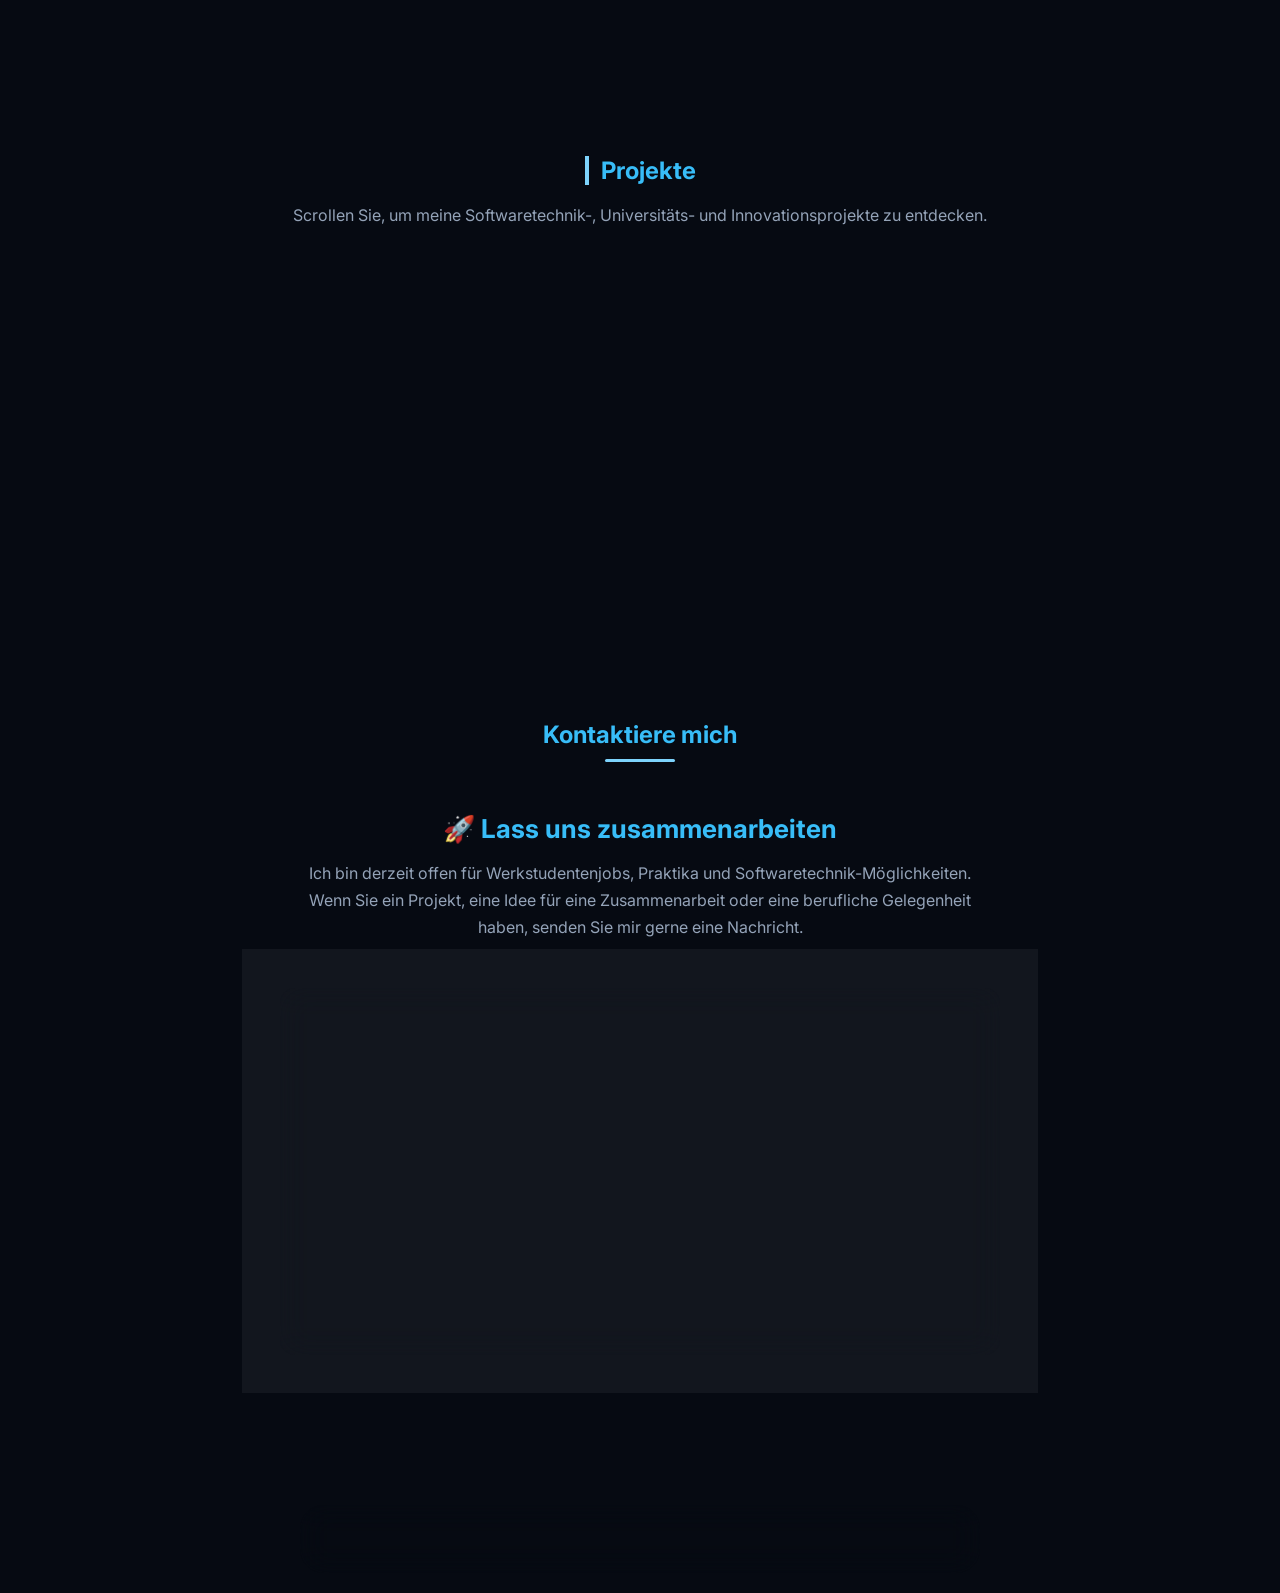
==== commit dea0533e: "Update portfolio" ====
--- a/de.html
+++ b/de.html
@@ -183,56 +183,56 @@
 
         <div class="grid">
           <div class="card">
-            🐍 Python
+            <i class="fa-brands fa-python"></i> Python
             <div class="progress">
               <div class="progress-fill blue" style="width: 40%"></div>
             </div>
           </div>
 
           <div class="card">
-            🌐 HTML & CSS
+            <i class="fa-brands fa-html5"></i> HTML & CSS
             <div class="progress">
               <div class="progress-fill green" style="width: 70%"></div>
             </div>
           </div>
 
           <div class="card">
-            🟨 JavaScript
+            <i class="fa-brands fa-square-js"></i> JavaScript
             <div class="progress">
               <div class="progress-fill blue" style="width: 40%"></div>
             </div>
           </div>
 
           <div class="card">
-            🔀 Git
+            <i class="fa-brands fa-git-alt"></i> Git
             <div class="progress">
               <div class="progress-fill green" style="width: 50%"></div>
             </div>
           </div>
 
           <div class="card">
-            🐙 GitHub
+            <i class="fa-brands fa-github"></i> GitHub
             <div class="progress">
               <div class="progress-fill blue" style="width: 50%"></div>
             </div>
           </div>
 
           <div class="card">
-            📓 Jupyter
+            <img class="skill-logo" src="https://cdn.simpleicons.org/jupyter/38bdf8" alt="Jupyter Logo" /> Jupyter
             <div class="progress">
               <div class="progress-fill green" style="width: 40%"></div>
             </div>
           </div>
 
           <div class="card">
-            📄 LaTeX
+            <img class="skill-logo" src="https://cdn.simpleicons.org/latex/38bdf8" alt="LaTeX Logo" /> LaTeX
             <div class="progress">
               <div class="progress-fill blue" style="width: 50%"></div>
             </div>
           </div>
 
           <div class="card">
-            🤖 Claude AI
+            <img class="skill-logo" src="https://cdn.simpleicons.org/anthropic/38bdf8" alt="Anthropic Logo" /> Claude AI
             <div class="progress">
               <div class="progress-fill green" style="width: 70%"></div>
             </div>
@@ -245,35 +245,35 @@
 
         <div class="grid">
           <div class="card">
-            🛠 CompTIA A+
+            <img class="skill-logo" src="https://cdn.simpleicons.org/comptia/38bdf8" alt="CompTIA Logo" /> CompTIA A+
             <div class="progress">
               <div class="progress-fill blue" style="width: 70%"></div>
             </div>
           </div>
 
           <div class="card">
-            🔌 CompTIA Network+
+            <img class="skill-logo" src="https://cdn.simpleicons.org/comptia/38bdf8" alt="CompTIA Logo" /> CompTIA Network+
             <div class="progress">
               <div class="progress-fill green" style="width: 70%"></div>
             </div>
           </div>
 
           <div class="card">
-            🪟 Windows
+            <i class="fa-brands fa-windows"></i> MS Windows
             <div class="progress">
               <div class="progress-fill blue" style="width: 80%"></div>
             </div>
           </div>
 
           <div class="card">
-            🍎 macOS
+            <i class="fa-brands fa-apple"></i> macOS
             <div class="progress">
               <div class="progress-fill green" style="width: 40%"></div>
             </div>
           </div>
 
           <div class="card">
-            🐧 Linux
+            <i class="fa-brands fa-linux"></i> Linux
             <div class="progress">
               <div class="progress-fill blue" style="width: 20%"></div>
             </div>
--- a/style.css
+++ b/style.css
@@ -331,6 +331,20 @@
   text-align: center;
   font-size: 14px;
   line-height: 1.3;
+}
+
+#skills .card i {
+  color: var(--primary);
+  font-size: 15px;
+  margin-right: 2px;
+}
+
+#skills .card .skill-logo {
+  width: 15px;
+  height: 15px;
+  object-fit: contain;
+  vertical-align: -2px;
+  margin-right: 2px;
 }
 
 /* Certificates */
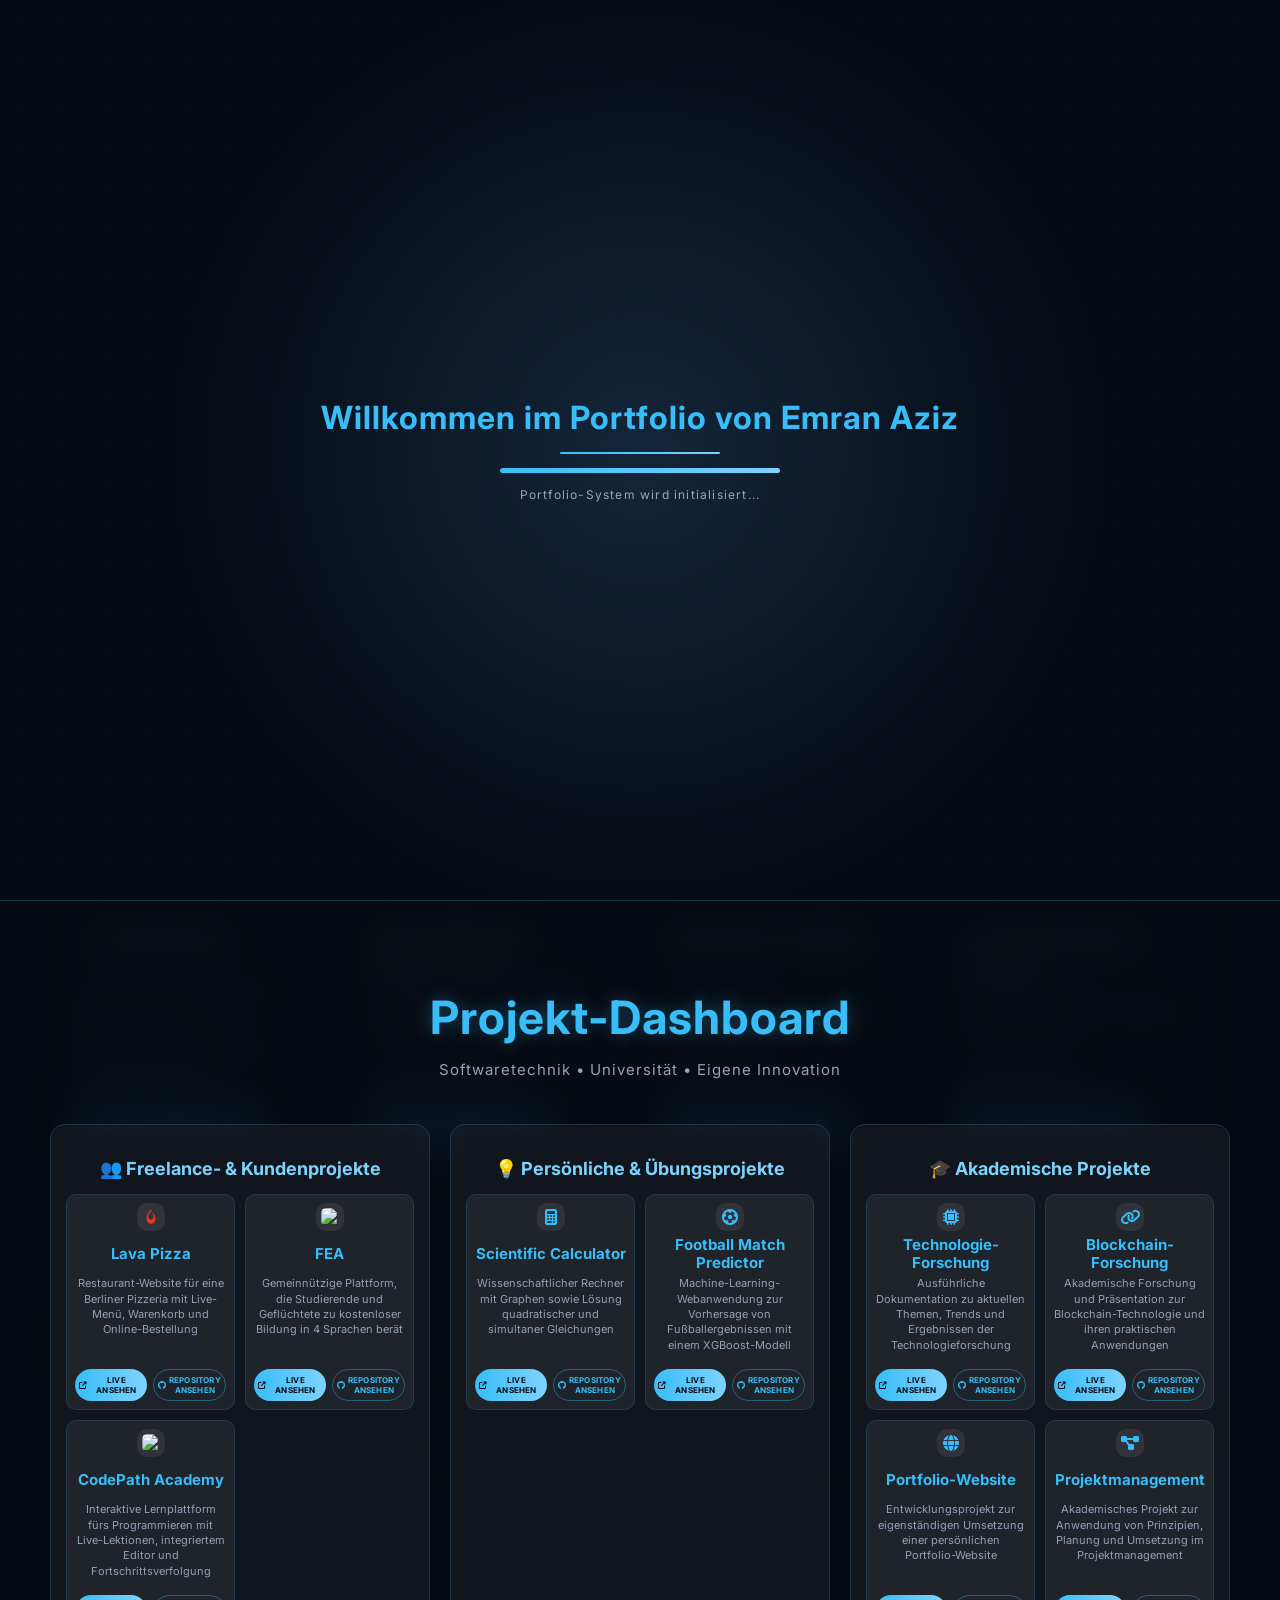
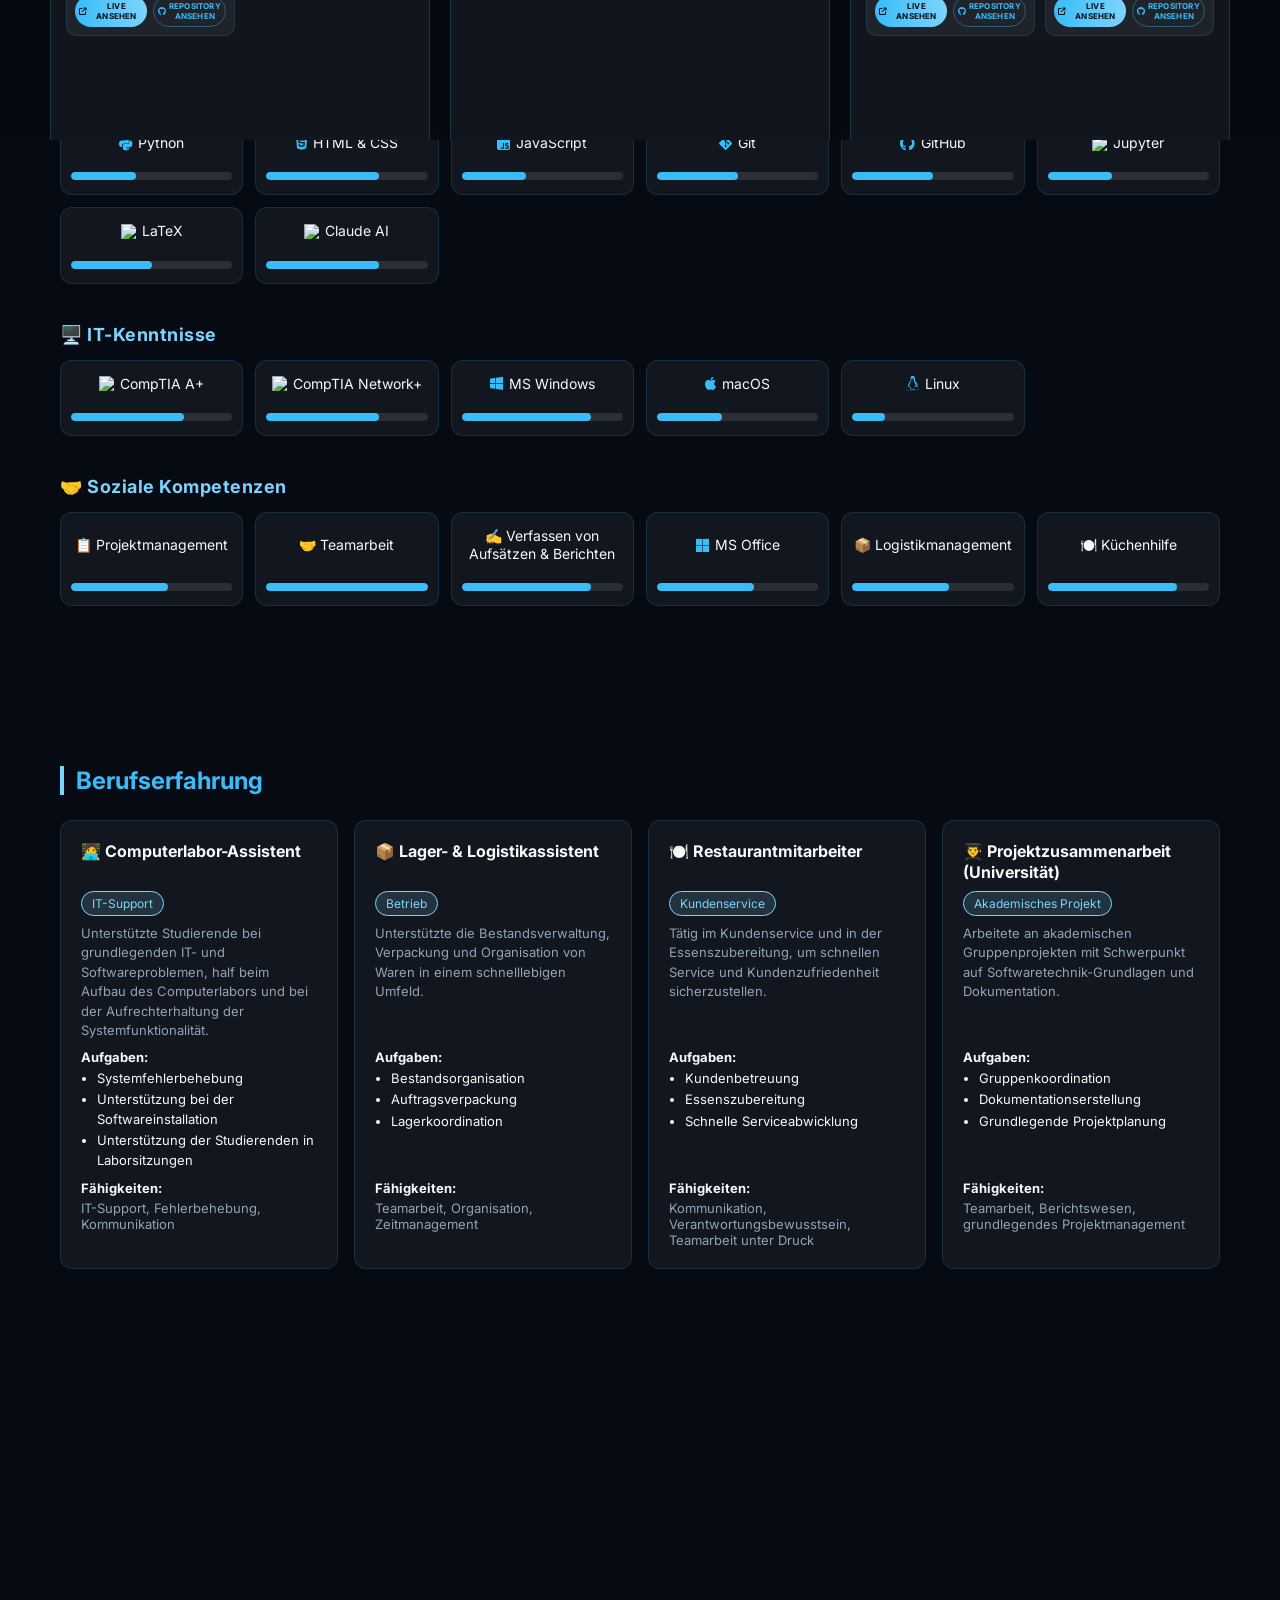
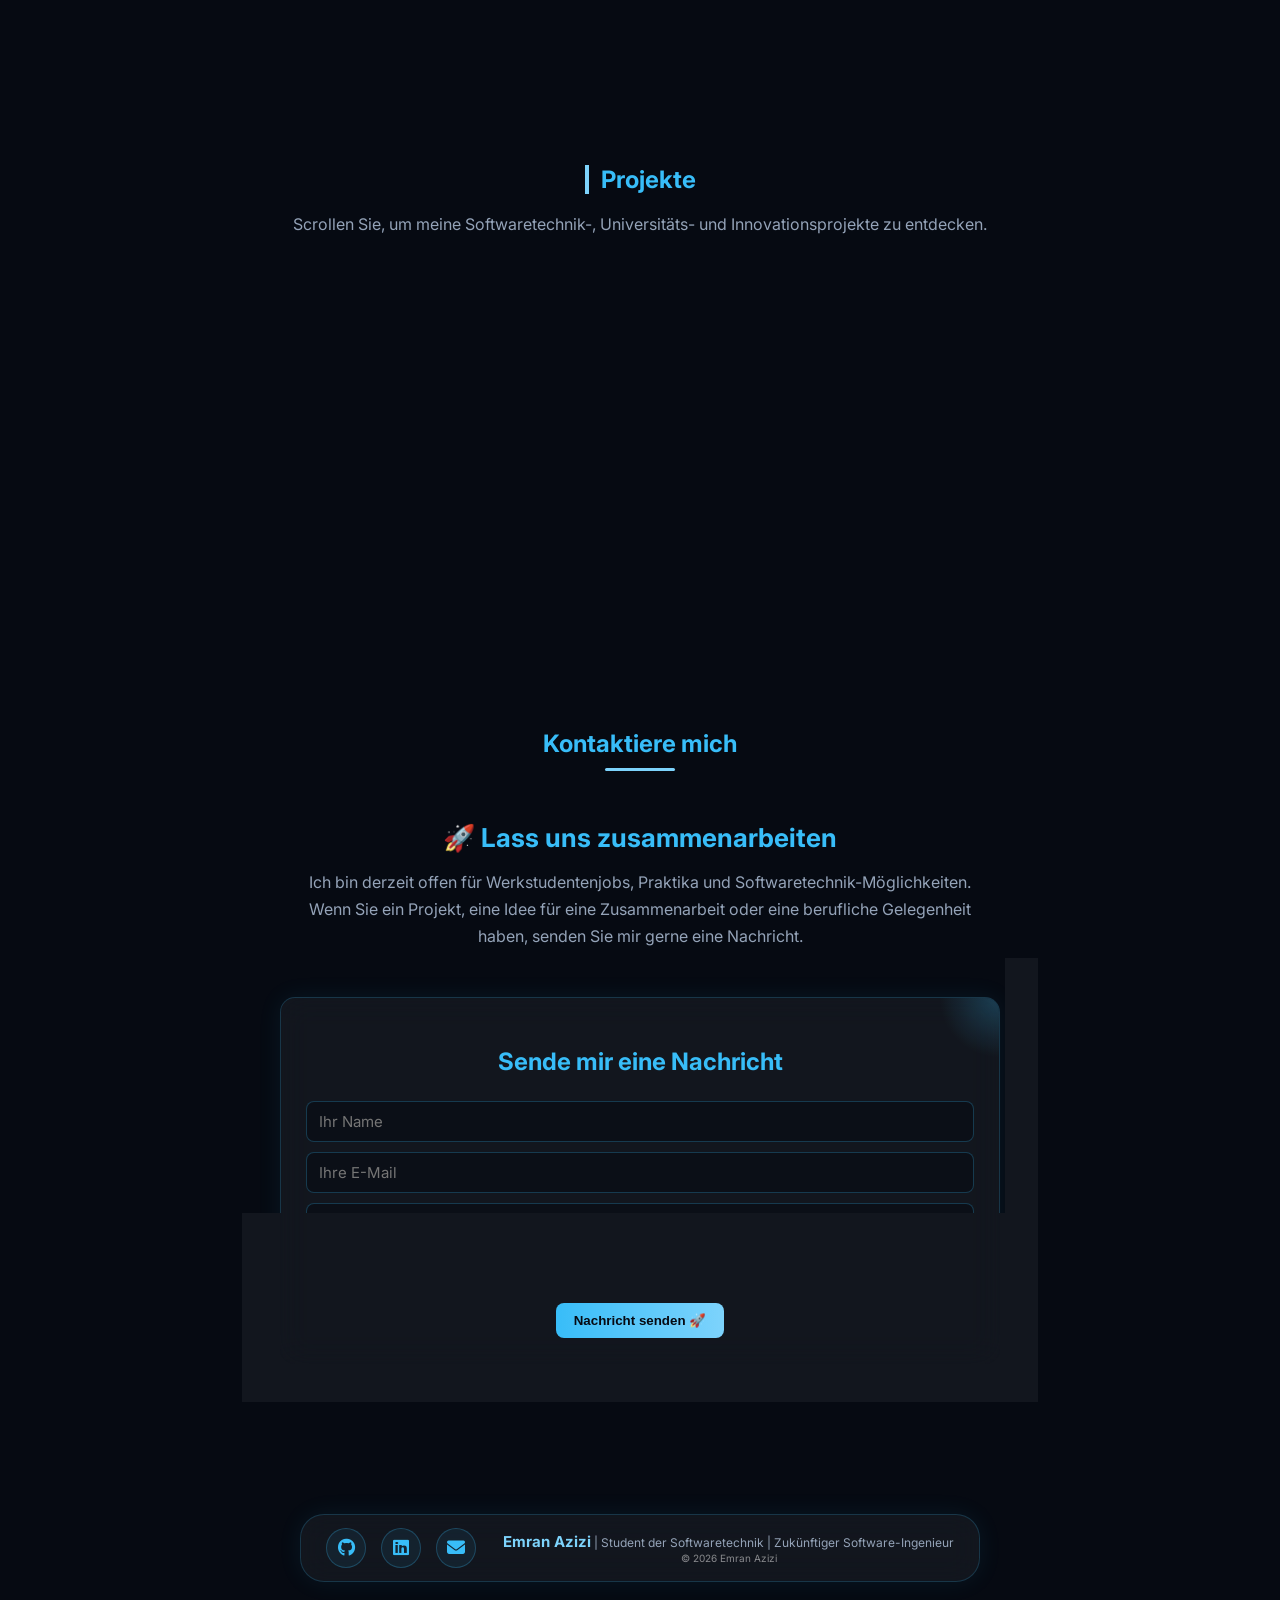
==== commit 0d1411d8: "Update portfolio" ====
--- a/de.html
+++ b/de.html
@@ -183,56 +183,56 @@
 
         <div class="grid">
           <div class="card">
-            <i class="fa-brands fa-python"></i> Python
+            <span class="skill-label"><i class="fa-brands fa-python"></i> Python</span>
             <div class="progress">
               <div class="progress-fill blue" style="width: 40%"></div>
             </div>
           </div>
 
           <div class="card">
-            <i class="fa-brands fa-html5"></i> HTML & CSS
+            <span class="skill-label"><i class="fa-brands fa-html5"></i> HTML & CSS</span>
             <div class="progress">
               <div class="progress-fill green" style="width: 70%"></div>
             </div>
           </div>
 
           <div class="card">
-            <i class="fa-brands fa-square-js"></i> JavaScript
+            <span class="skill-label"><i class="fa-brands fa-square-js"></i> JavaScript</span>
             <div class="progress">
               <div class="progress-fill blue" style="width: 40%"></div>
             </div>
           </div>
 
           <div class="card">
-            <i class="fa-brands fa-git-alt"></i> Git
+            <span class="skill-label"><i class="fa-brands fa-git-alt"></i> Git</span>
             <div class="progress">
               <div class="progress-fill green" style="width: 50%"></div>
             </div>
           </div>
 
           <div class="card">
-            <i class="fa-brands fa-github"></i> GitHub
+            <span class="skill-label"><i class="fa-brands fa-github"></i> GitHub</span>
             <div class="progress">
               <div class="progress-fill blue" style="width: 50%"></div>
             </div>
           </div>
 
           <div class="card">
-            <img class="skill-logo" src="https://cdn.simpleicons.org/jupyter/38bdf8" alt="Jupyter Logo" /> Jupyter
+            <span class="skill-label"><img class="skill-logo" src="https://cdn.simpleicons.org/jupyter/38bdf8" alt="Jupyter Logo" /> Jupyter</span>
             <div class="progress">
               <div class="progress-fill green" style="width: 40%"></div>
             </div>
           </div>
 
           <div class="card">
-            <img class="skill-logo" src="https://cdn.simpleicons.org/latex/38bdf8" alt="LaTeX Logo" /> LaTeX
+            <span class="skill-label"><img class="skill-logo" src="https://cdn.simpleicons.org/latex/38bdf8" alt="LaTeX Logo" /> LaTeX</span>
             <div class="progress">
               <div class="progress-fill blue" style="width: 50%"></div>
             </div>
           </div>
 
           <div class="card">
-            <img class="skill-logo" src="https://cdn.simpleicons.org/anthropic/38bdf8" alt="Anthropic Logo" /> Claude AI
+            <span class="skill-label"><img class="skill-logo" src="https://cdn.simpleicons.org/anthropic/38bdf8" alt="Anthropic Logo" /> Claude AI</span>
             <div class="progress">
               <div class="progress-fill green" style="width: 70%"></div>
             </div>
@@ -245,35 +245,35 @@
 
         <div class="grid">
           <div class="card">
-            <img class="skill-logo" src="https://cdn.simpleicons.org/comptia/38bdf8" alt="CompTIA Logo" /> CompTIA A+
+            <span class="skill-label"><img class="skill-logo" src="https://cdn.simpleicons.org/comptia/38bdf8" alt="CompTIA Logo" /> CompTIA A+</span>
             <div class="progress">
               <div class="progress-fill blue" style="width: 70%"></div>
             </div>
           </div>
 
           <div class="card">
-            <img class="skill-logo" src="https://cdn.simpleicons.org/comptia/38bdf8" alt="CompTIA Logo" /> CompTIA Network+
+            <span class="skill-label"><img class="skill-logo" src="https://cdn.simpleicons.org/comptia/38bdf8" alt="CompTIA Logo" /> CompTIA Network+</span>
             <div class="progress">
               <div class="progress-fill green" style="width: 70%"></div>
             </div>
           </div>
 
           <div class="card">
-            <i class="fa-brands fa-windows"></i> MS Windows
+            <span class="skill-label"><i class="fa-brands fa-windows"></i> MS Windows</span>
             <div class="progress">
               <div class="progress-fill blue" style="width: 80%"></div>
             </div>
           </div>
 
           <div class="card">
-            <i class="fa-brands fa-apple"></i> macOS
+            <span class="skill-label"><i class="fa-brands fa-apple"></i> macOS</span>
             <div class="progress">
               <div class="progress-fill green" style="width: 40%"></div>
             </div>
           </div>
 
           <div class="card">
-            <i class="fa-brands fa-linux"></i> Linux
+            <span class="skill-label"><i class="fa-brands fa-linux"></i> Linux</span>
             <div class="progress">
               <div class="progress-fill blue" style="width: 20%"></div>
             </div>
@@ -307,7 +307,7 @@
           </div>
 
           <div class="card">
-            💼 MS Office
+            <span class="skill-label"><i class="fa-brands fa-microsoft"></i> MS Office</span>
             <div class="progress">
               <div class="progress-fill blue" style="width: 60%"></div>
             </div>
--- a/style.css
+++ b/style.css
@@ -333,18 +333,24 @@
   line-height: 1.3;
 }
 
+#skills .skill-label {
+  display: flex;
+  align-items: center;
+  justify-content: center;
+  gap: 6px;
+}
+
 #skills .card i {
   color: var(--primary);
   font-size: 15px;
-  margin-right: 2px;
+  line-height: 1;
 }
 
 #skills .card .skill-logo {
   width: 15px;
   height: 15px;
   object-fit: contain;
-  vertical-align: -2px;
-  margin-right: 2px;
+  flex-shrink: 0;
 }
 
 /* Certificates */
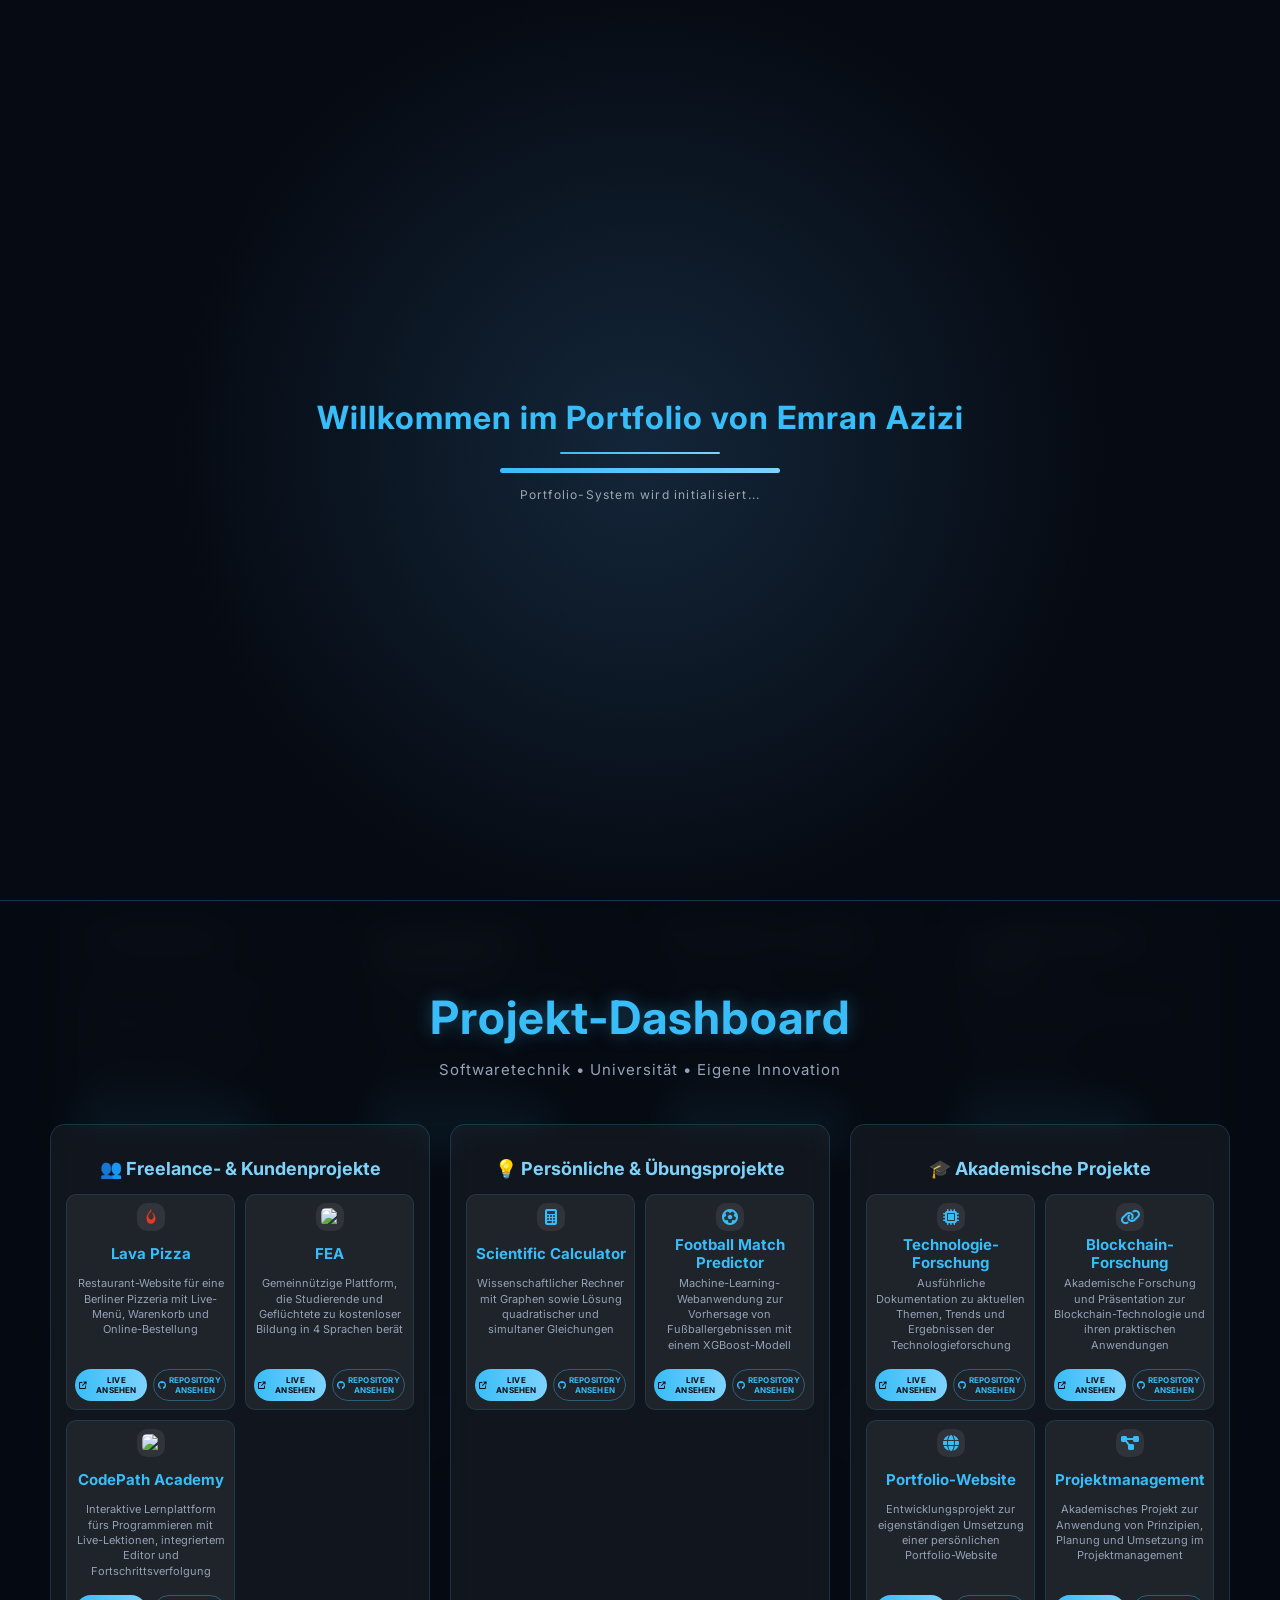
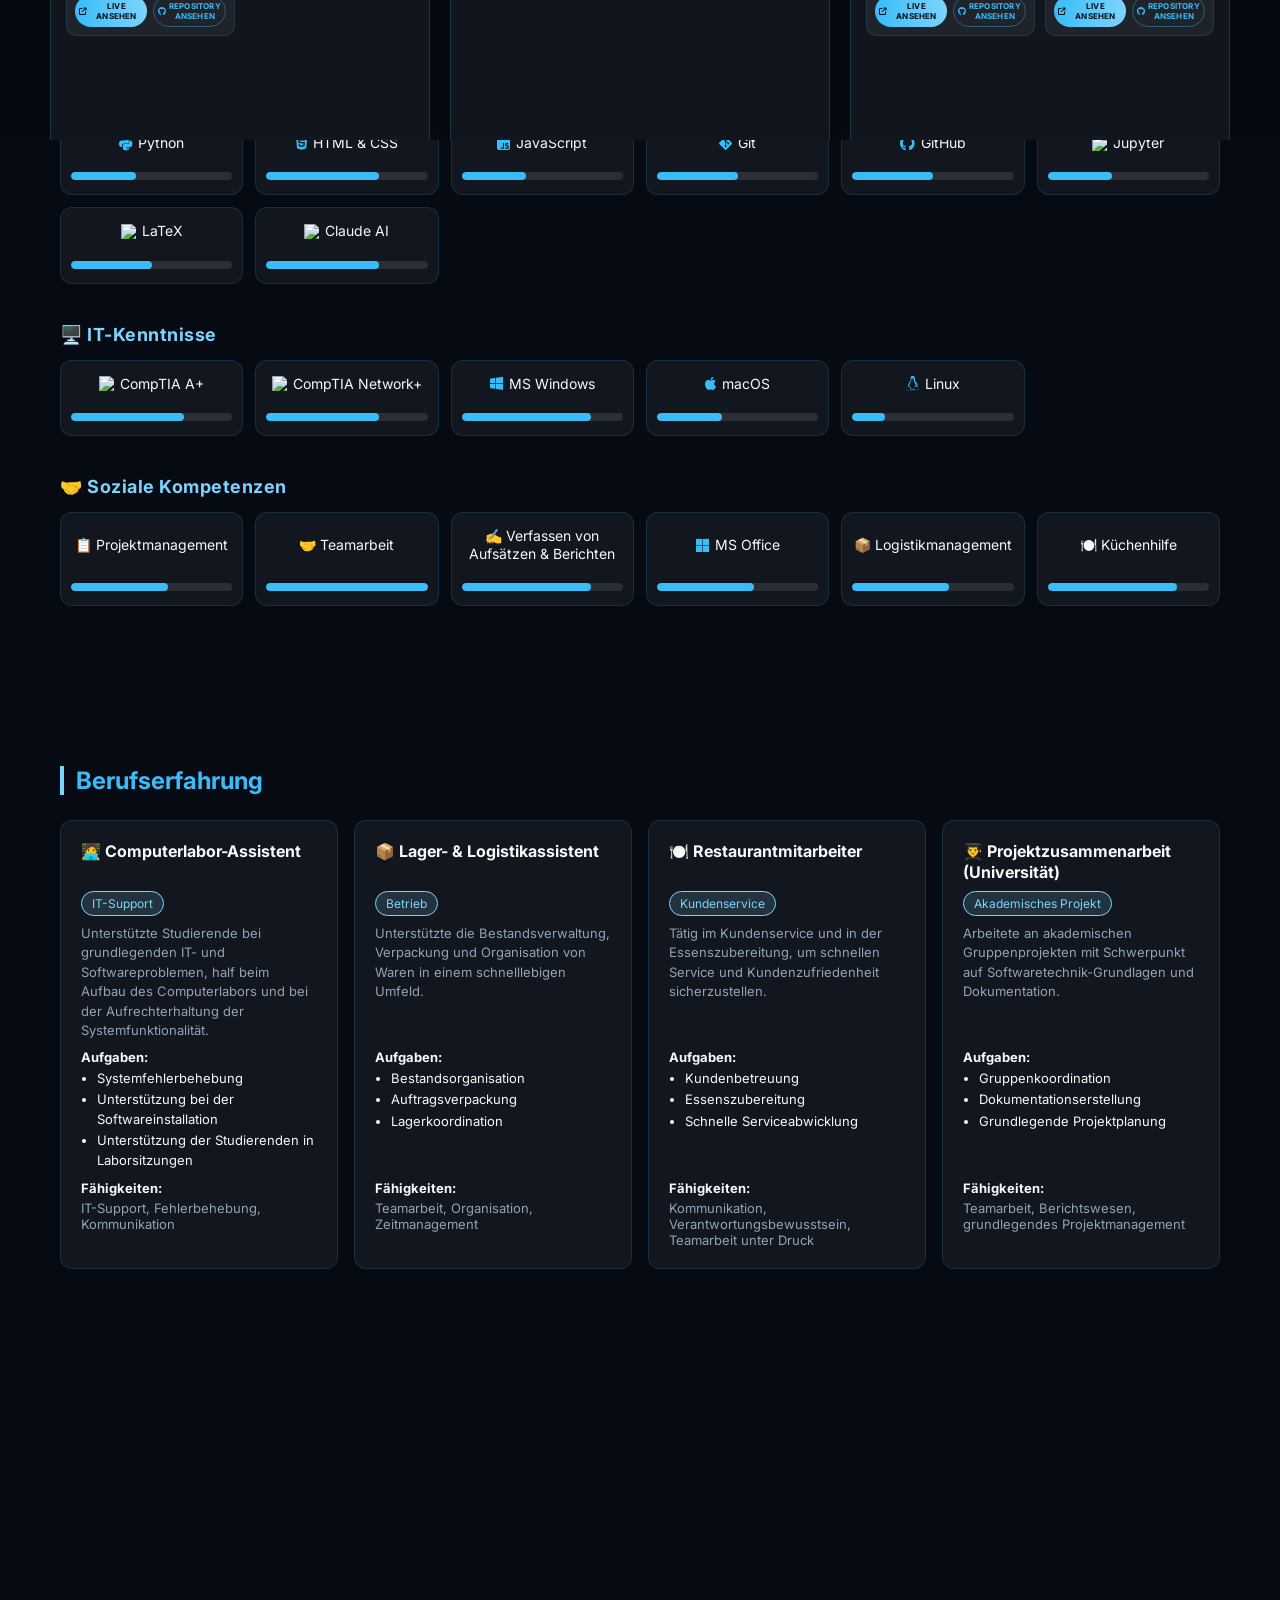
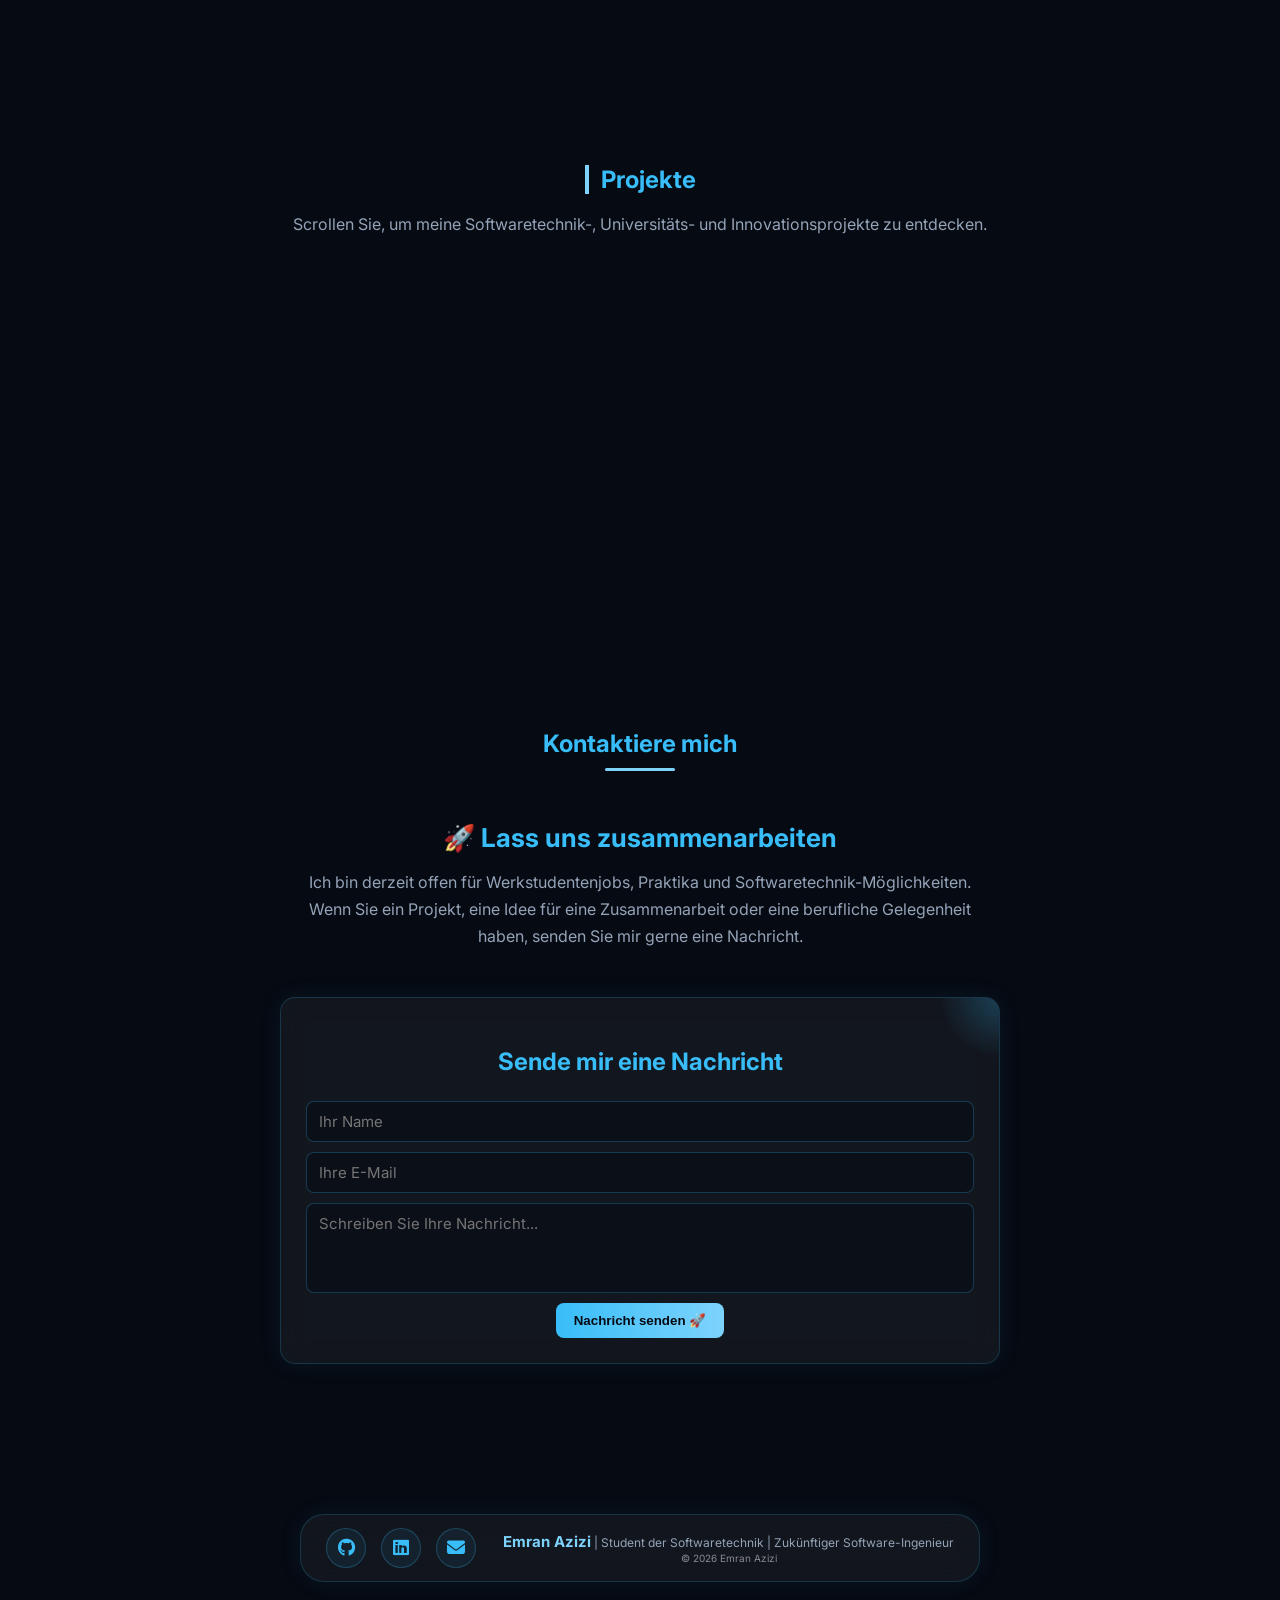
==== commit 30a6f5c6: "Update portfolio" ====
--- a/de.html
+++ b/de.html
@@ -65,18 +65,18 @@
       </p>
 
       <div class="hero-buttons">
-        <a class="btn" href="documents/cv.pdf" target="_blank">
+        <a class="btn" href="documents/cv.pdf" target="_blank" rel="noopener noreferrer">
           <i class="fa-solid fa-file-pdf"></i>
           Lebenslauf ansehen
         </a>
-        <a class="btn" href="https://github.com/emranaziziwebsite" target="_blank">
+        <a class="btn" href="https://github.com/emranaziziwebsite" target="_blank" rel="noopener noreferrer">
           <i class="fa-brands fa-github"></i>
           GitHub
         </a>
         <a
           class="btn"
           href="https://www.linkedin.com/in/emran-azizi-5b2409403"
-          target="_blank"
+          target="_blank" rel="noopener noreferrer"
         >
           <i class="fa-brands fa-linkedin"></i>
           LinkedIn
@@ -97,7 +97,7 @@
           </p>
           <div class="card-footer">
             <span class="badge">Geprüftes Zertifikat</span>
-            <a class="btn" href="documents/diploma.jpg" target="_blank">
+            <a class="btn" href="documents/diploma.jpg" target="_blank" rel="noopener noreferrer">
               Zertifikat ansehen
             </a>
           </div>
@@ -111,7 +111,7 @@
           </p>
           <div class="card-footer">
             <span class="badge">Geprüftes Zertifikat</span>
-            <a class="btn" href="documents/foundation-course.pdf" target="_blank">
+            <a class="btn" href="documents/foundation-course.pdf" target="_blank" rel="noopener noreferrer">
               Zertifikat ansehen
             </a>
           </div>
@@ -124,7 +124,7 @@
           </p>
           <div class="card-footer">
             <span class="badge">IT-Zertifizierung</span>
-            <a class="btn" href="documents/computer-a+.pdf" target="_blank">
+            <a class="btn" href="documents/computer-a+.pdf" target="_blank" rel="noopener noreferrer">
               Zertifikat ansehen
             </a>
           </div>
@@ -138,7 +138,7 @@
           </p>
           <div class="card-footer">
             <span class="badge">IT-Zertifizierung</span>
-            <a class="btn" href="documents/computer-n+.pdf" target="_blank">
+            <a class="btn" href="documents/computer-n+.pdf" target="_blank" rel="noopener noreferrer">
               Zertifikat ansehen
             </a>
           </div>
@@ -460,10 +460,10 @@
               <h4>Lava Pizza</h4>
               <p>Restaurant-Website für eine Berliner Pizzeria mit Live-Menü, Warenkorb und Online-Bestellung</p>
               <div class="project-card-actions">
-                <a class="btn" href="https://emranaziziwebsite.github.io/lava-Pizza/" target="_blank">
-                  <i class="fa-solid fa-arrow-up-right-from-square"></i> Live ansehen
-                </a>
-                <a class="btn btn-secondary" href="https://github.com/emranaziziwebsite/lava-Pizza" target="_blank">
+                <a class="btn" href="https://emranaziziwebsite.github.io/lava-Pizza/" target="_blank" rel="noopener noreferrer">
+                  <i class="fa-solid fa-arrow-up-right-from-square"></i> Live ansehen
+                </a>
+                <a class="btn btn-secondary" href="https://github.com/emranaziziwebsite/lava-Pizza" target="_blank" rel="noopener noreferrer">
                   <i class="fa-brands fa-github"></i> Repository ansehen
                 </a>
               </div>
@@ -478,10 +478,10 @@
               <h4>FEA</h4>
               <p>Gemeinnützige Plattform, die Studierende und Geflüchtete zu kostenloser Bildung in 4 Sprachen berät</p>
               <div class="project-card-actions">
-                <a class="btn" href="https://happy-trustcore.github.io/FEA/" target="_blank">
-                  <i class="fa-solid fa-arrow-up-right-from-square"></i> Live ansehen
-                </a>
-                <a class="btn btn-secondary" href="https://github.com/Happy-TrustCore/FEA" target="_blank">
+                <a class="btn" href="https://happy-trustcore.github.io/FEA/" target="_blank" rel="noopener noreferrer">
+                  <i class="fa-solid fa-arrow-up-right-from-square"></i> Live ansehen
+                </a>
+                <a class="btn btn-secondary" href="https://github.com/Happy-TrustCore/FEA" target="_blank" rel="noopener noreferrer">
                   <i class="fa-brands fa-github"></i> Repository ansehen
                 </a>
               </div>
@@ -496,10 +496,10 @@
               <h4>CodePath Academy</h4>
               <p>Interaktive Lernplattform fürs Programmieren mit Live-Lektionen, integriertem Editor und Fortschrittsverfolgung</p>
               <div class="project-card-actions">
-                <a class="btn" href="https://new-three-tan-91.vercel.app/" target="_blank">
-                  <i class="fa-solid fa-arrow-up-right-from-square"></i> Live ansehen
-                </a>
-                <a class="btn btn-secondary" href="https://github.com/Happy-TrustCore/New" target="_blank">
+                <a class="btn" href="https://new-three-tan-91.vercel.app/" target="_blank" rel="noopener noreferrer">
+                  <i class="fa-solid fa-arrow-up-right-from-square"></i> Live ansehen
+                </a>
+                <a class="btn btn-secondary" href="https://github.com/Happy-TrustCore/New" target="_blank" rel="noopener noreferrer">
                   <i class="fa-brands fa-github"></i> Repository ansehen
                 </a>
               </div>
@@ -518,10 +518,10 @@
               <h4>Scientific Calculator</h4>
               <p>Wissenschaftlicher Rechner mit Graphen sowie Lösung quadratischer und simultaner Gleichungen</p>
               <div class="project-card-actions">
-                <a class="btn" href="https://pattson22.github.io/scientific-calculator/" target="_blank">
-                  <i class="fa-solid fa-arrow-up-right-from-square"></i> Live ansehen
-                </a>
-                <a class="btn btn-secondary" href="https://github.com/Pattson22/scientific-calculator" target="_blank">
+                <a class="btn" href="https://pattson22.github.io/scientific-calculator/" target="_blank" rel="noopener noreferrer">
+                  <i class="fa-solid fa-arrow-up-right-from-square"></i> Live ansehen
+                </a>
+                <a class="btn btn-secondary" href="https://github.com/Pattson22/scientific-calculator" target="_blank" rel="noopener noreferrer">
                   <i class="fa-brands fa-github"></i> Repository ansehen
                 </a>
               </div>
@@ -534,10 +534,10 @@
               <h4>Football Match Predictor</h4>
               <p>Machine-Learning-Webanwendung zur Vorhersage von Fußballergebnissen mit einem XGBoost-Modell</p>
               <div class="project-card-actions">
-                <a class="btn" href="#" target="_blank">
-                  <i class="fa-solid fa-arrow-up-right-from-square"></i> Live ansehen
-                </a>
-                <a class="btn btn-secondary" href="https://github.com/Pattson22/Football-Match-Predictor" target="_blank">
+                <a class="btn" href="#" target="_blank" rel="noopener noreferrer">
+                  <i class="fa-solid fa-arrow-up-right-from-square"></i> Live ansehen
+                </a>
+                <a class="btn btn-secondary" href="https://github.com/Pattson22/Football-Match-Predictor" target="_blank" rel="noopener noreferrer">
                   <i class="fa-brands fa-github"></i> Repository ansehen
                 </a>
               </div>
@@ -556,10 +556,10 @@
               <h4>Technologie-Forschung</h4>
               <p>Ausführliche Dokumentation zu aktuellen Themen, Trends und Ergebnissen der Technologieforschung</p>
               <div class="project-card-actions">
-                <a class="btn" href="projects/technology-research.pdf" target="_blank">
-                  <i class="fa-solid fa-arrow-up-right-from-square"></i> Live ansehen
-                </a>
-                <a class="btn btn-secondary" href="#" target="_blank">
+                <a class="btn" href="projects/technology-research.pdf" target="_blank" rel="noopener noreferrer">
+                  <i class="fa-solid fa-arrow-up-right-from-square"></i> Live ansehen
+                </a>
+                <a class="btn btn-secondary" href="#" target="_blank" rel="noopener noreferrer">
                   <i class="fa-brands fa-github"></i> Repository ansehen
                 </a>
               </div>
@@ -572,10 +572,10 @@
               <h4>Blockchain-Forschung</h4>
               <p>Akademische Forschung und Präsentation zur Blockchain-Technologie und ihren praktischen Anwendungen</p>
               <div class="project-card-actions">
-                <a class="btn" href="projects/blockchain.pdf" target="_blank">
-                  <i class="fa-solid fa-arrow-up-right-from-square"></i> Live ansehen
-                </a>
-                <a class="btn btn-secondary" href="#" target="_blank">
+                <a class="btn" href="projects/blockchain.pdf" target="_blank" rel="noopener noreferrer">
+                  <i class="fa-solid fa-arrow-up-right-from-square"></i> Live ansehen
+                </a>
+                <a class="btn btn-secondary" href="#" target="_blank" rel="noopener noreferrer">
                   <i class="fa-brands fa-github"></i> Repository ansehen
                 </a>
               </div>
@@ -588,10 +588,10 @@
               <h4>Portfolio-Website</h4>
               <p>Entwicklungsprojekt zur eigenständigen Umsetzung einer persönlichen Portfolio-Website</p>
               <div class="project-card-actions">
-                <a class="btn" href="projects/portfolio-website.pdf" target="_blank">
-                  <i class="fa-solid fa-arrow-up-right-from-square"></i> Live ansehen
-                </a>
-                <a class="btn btn-secondary" href="#" target="_blank">
+                <a class="btn" href="projects/portfolio-website.pdf" target="_blank" rel="noopener noreferrer">
+                  <i class="fa-solid fa-arrow-up-right-from-square"></i> Live ansehen
+                </a>
+                <a class="btn btn-secondary" href="#" target="_blank" rel="noopener noreferrer">
                   <i class="fa-brands fa-github"></i> Repository ansehen
                 </a>
               </div>
@@ -604,10 +604,10 @@
               <h4>Projektmanagement</h4>
               <p>Akademisches Projekt zur Anwendung von Prinzipien, Planung und Umsetzung im Projektmanagement</p>
               <div class="project-card-actions">
-                <a class="btn" href="projects/project-management.pdf" target="_blank">
-                  <i class="fa-solid fa-arrow-up-right-from-square"></i> Live ansehen
-                </a>
-                <a class="btn btn-secondary" href="#" target="_blank">
+                <a class="btn" href="projects/project-management.pdf" target="_blank" rel="noopener noreferrer">
+                  <i class="fa-solid fa-arrow-up-right-from-square"></i> Live ansehen
+                </a>
+                <a class="btn btn-secondary" href="#" target="_blank" rel="noopener noreferrer">
                   <i class="fa-brands fa-github"></i> Repository ansehen
                 </a>
               </div>
@@ -664,12 +664,12 @@
     <footer>
       <div class="footer-box">
         <div class="footer-social">
-          <a href="https://github.com/emranaziziwebsite" target="_blank" title="GitHub">
+          <a href="https://github.com/emranaziziwebsite" target="_blank" rel="noopener noreferrer" title="GitHub">
             <i class="fa-brands fa-github"></i>
           </a>
           <a
             href="https://www.linkedin.com/in/emran-azizi-5b2409403"
-            target="_blank"
+            target="_blank" rel="noopener noreferrer"
             title="LinkedIn"
           >
             <i class="fa-brands fa-linkedin"></i>
--- a/style.css
+++ b/style.css
@@ -188,10 +188,6 @@
 @media (max-width: 600px) {
   .hero h1 {
     font-size: 36px;
-  }
-
-  .hero-title {
-    font-size: 18px;
   }
 }
 
@@ -817,11 +813,6 @@
   overflow: hidden;
 }
 
-#welcome-screen.hide {
-  opacity: 0;
-  pointer-events: none;
-}
-
 #welcome-screen::before {
   content: "";
   position: absolute;
